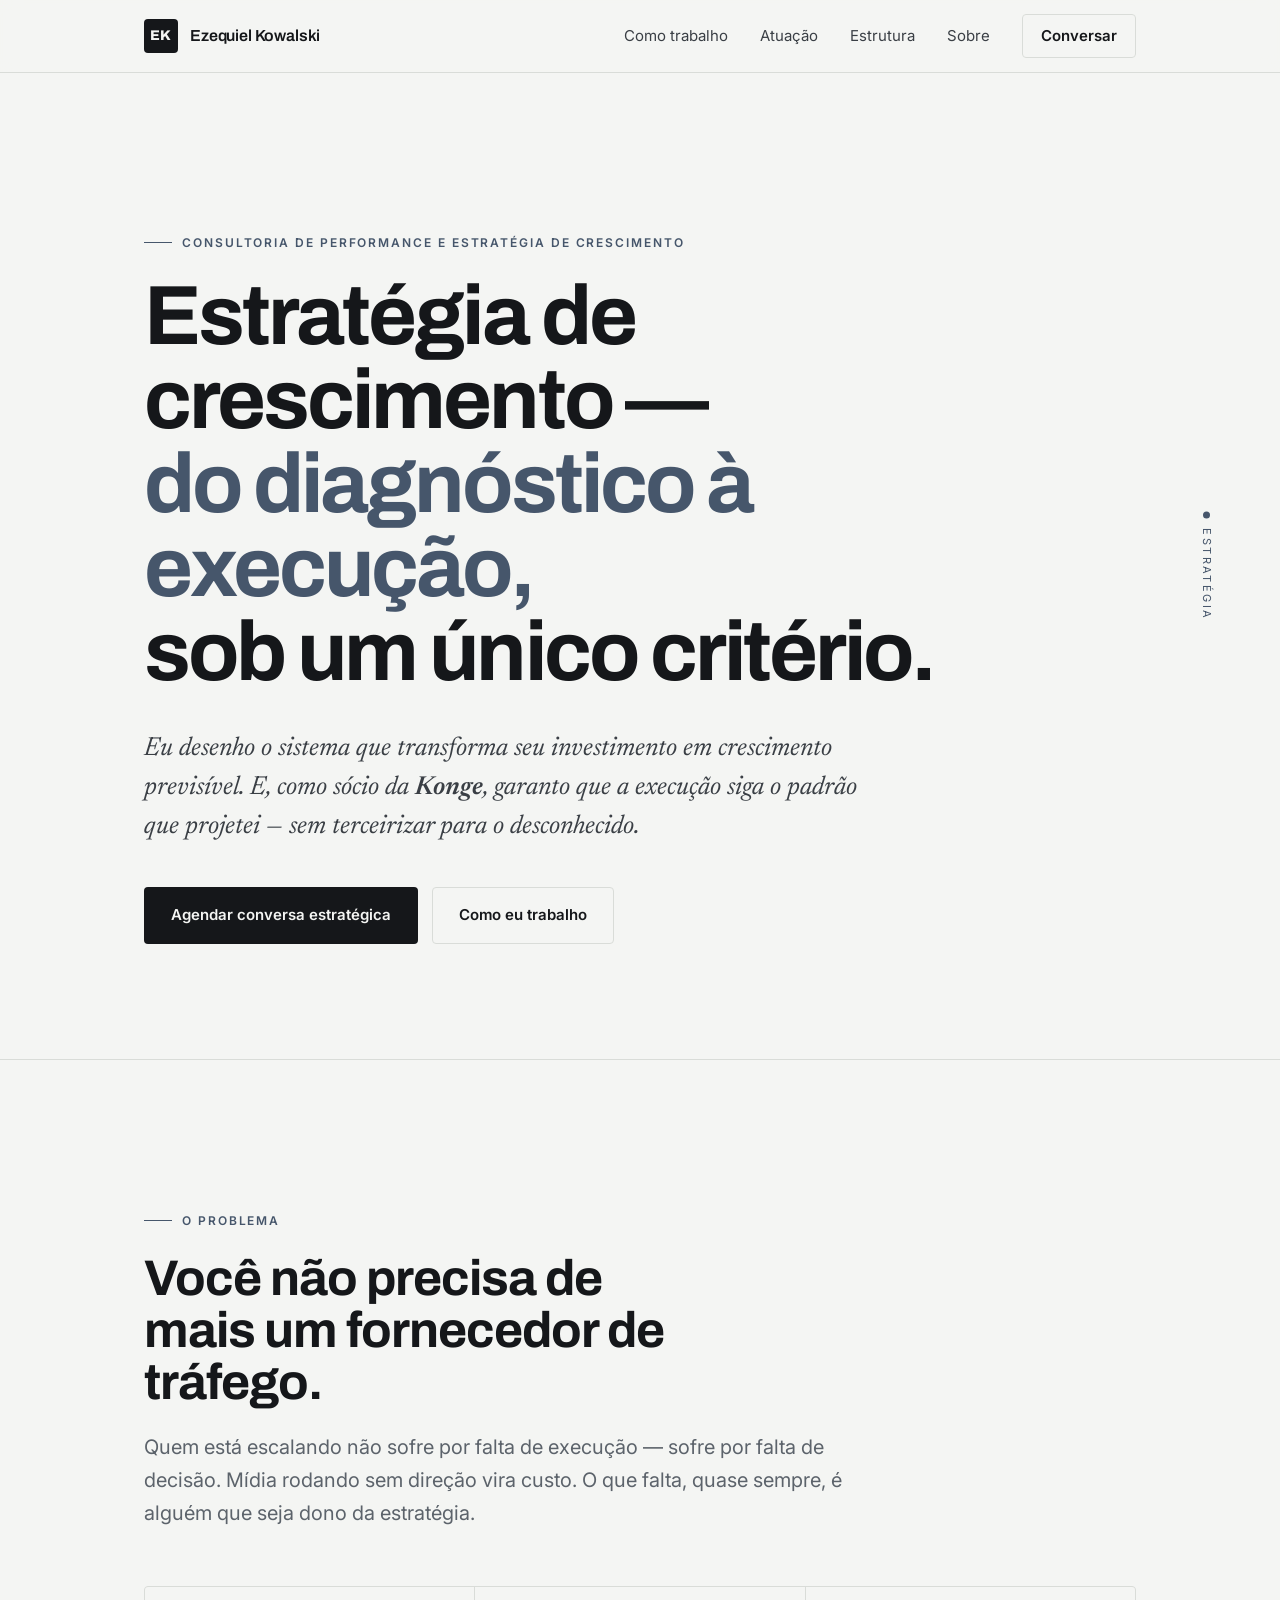
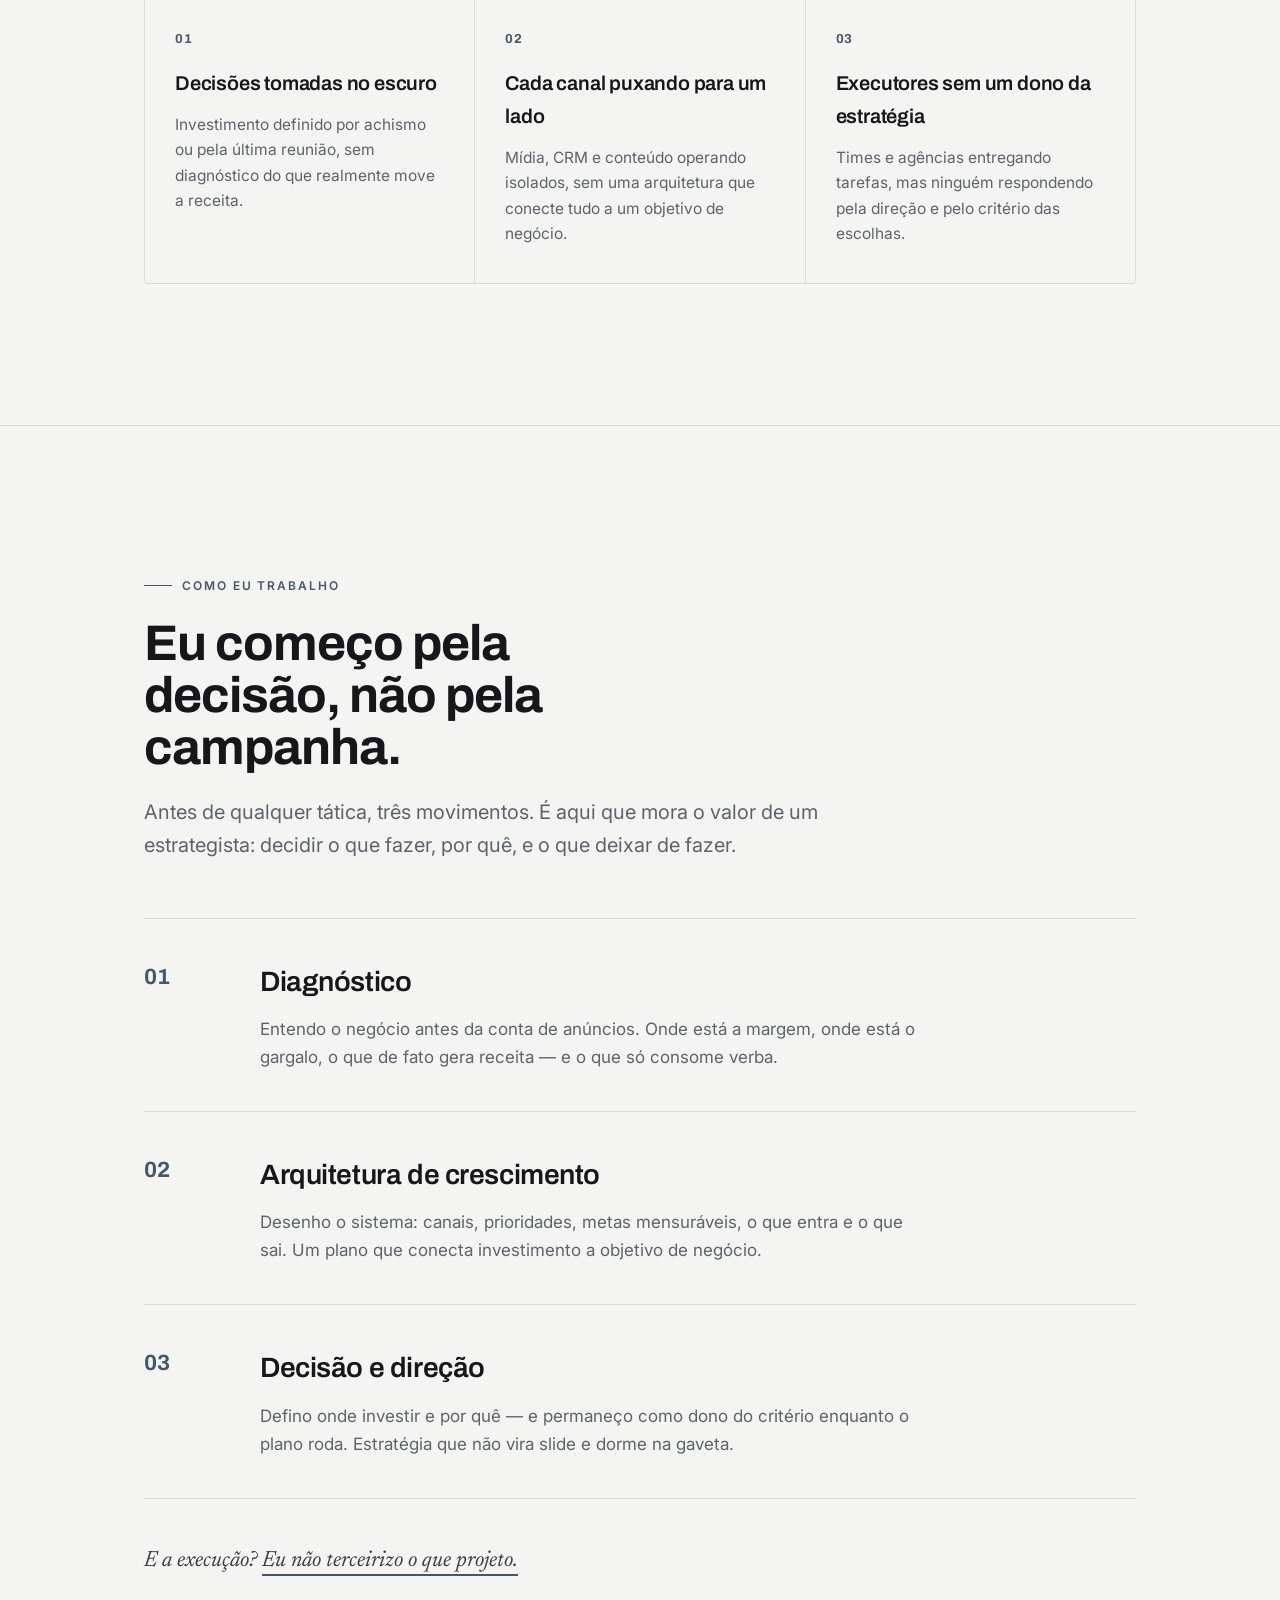
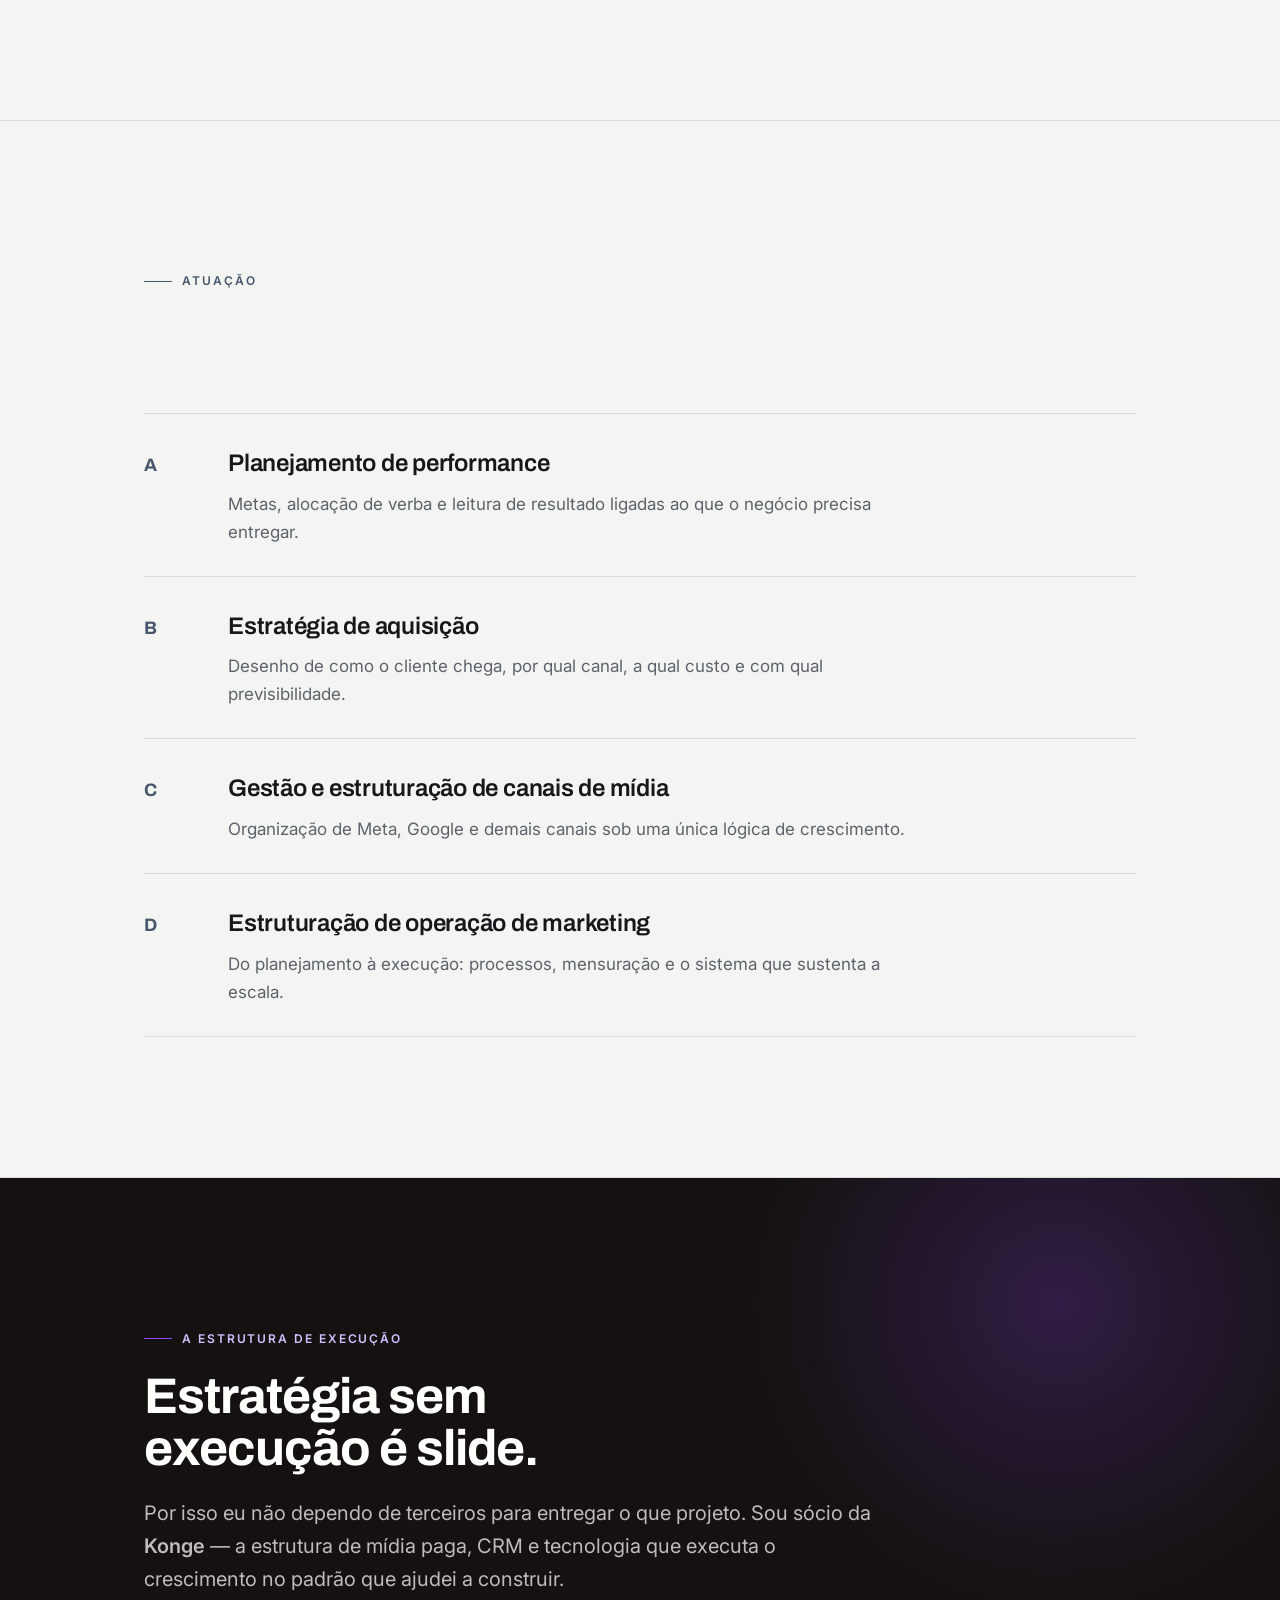
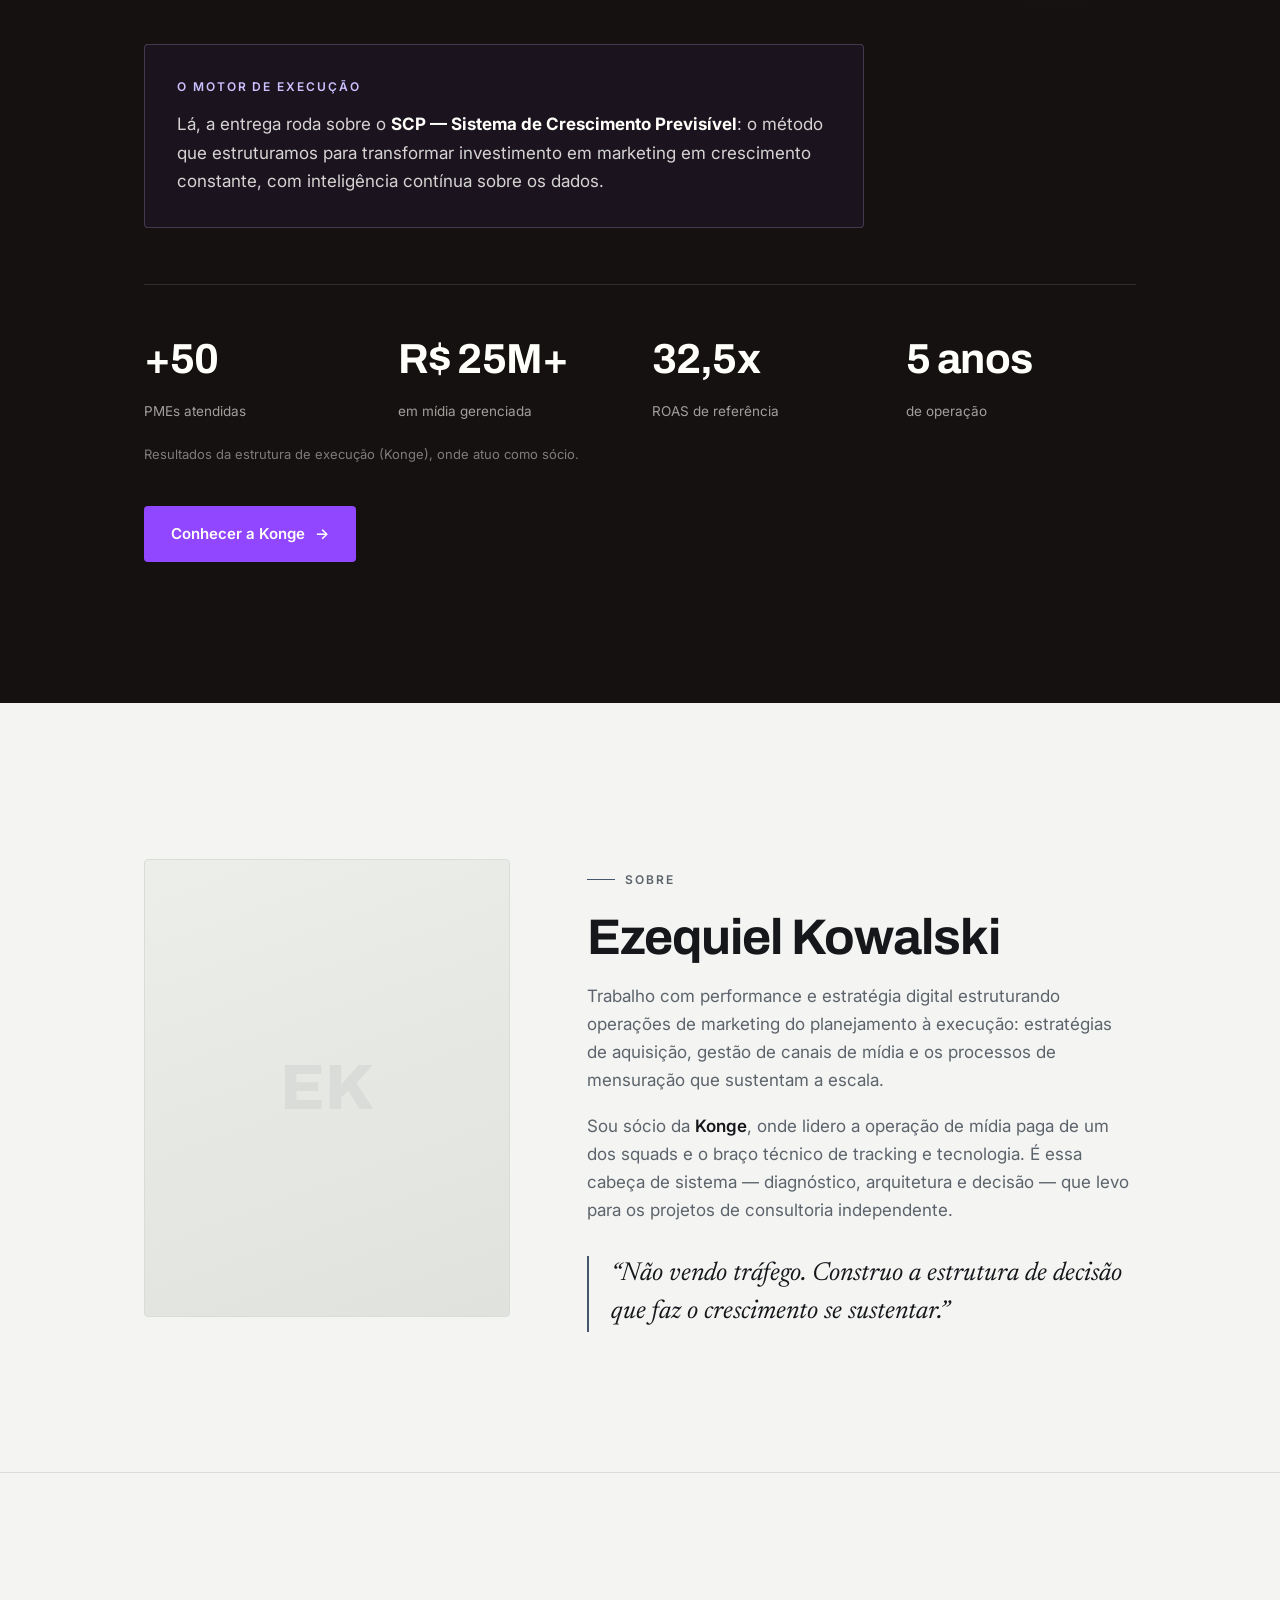
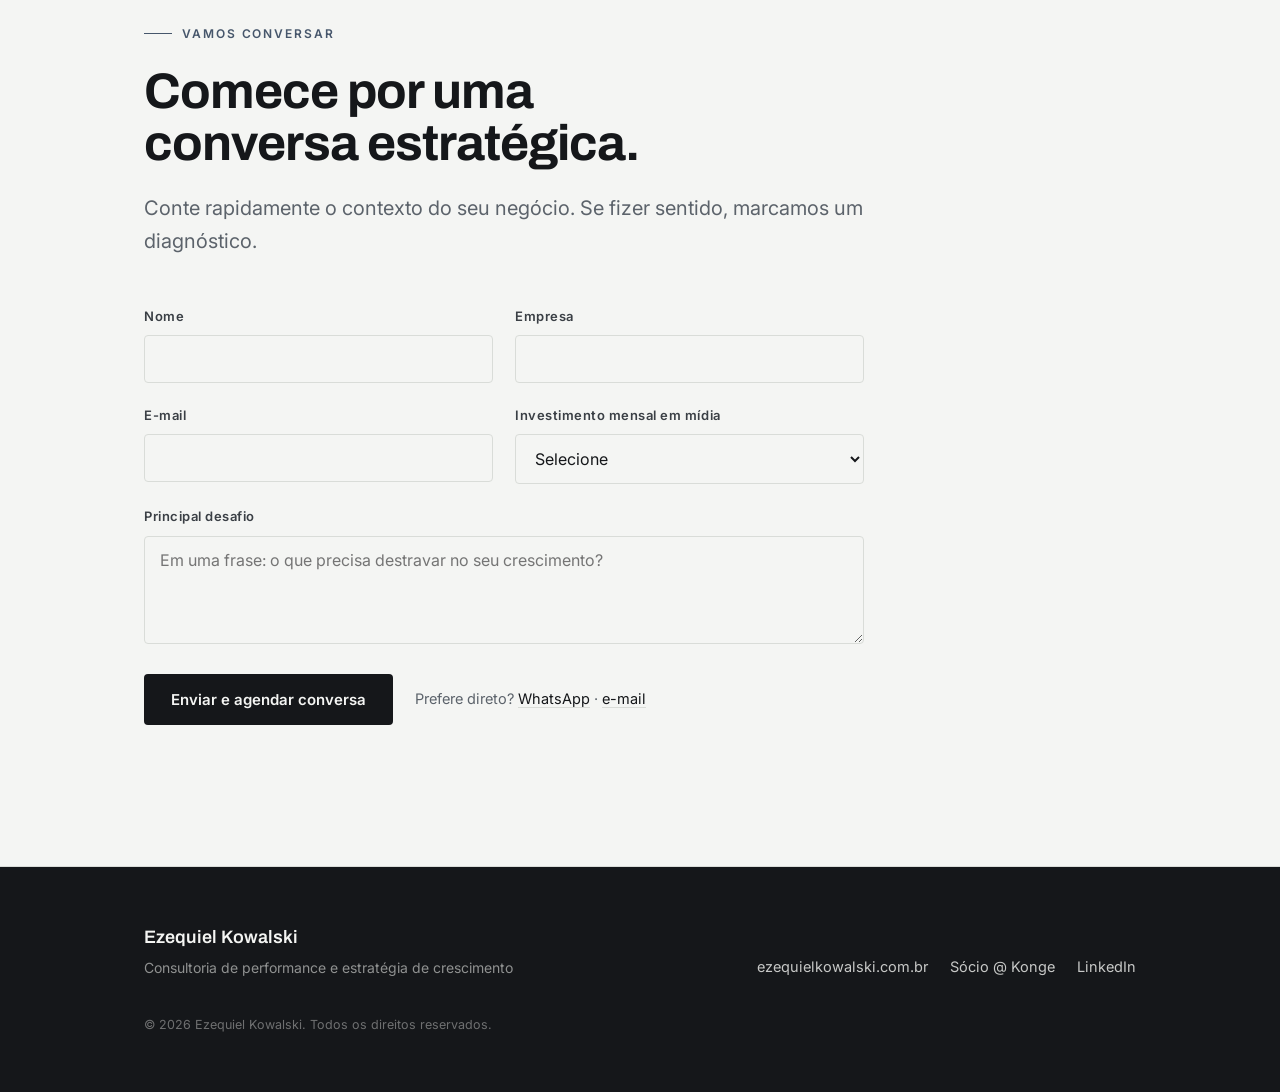
==== index.html @ e5b0768f "Add files via upload" ====
<!DOCTYPE html>
<html lang="pt-BR">
<head>
  <meta charset="UTF-8" />
  <meta name="viewport" content="width=device-width, initial-scale=1.0" />

  <!-- ============================================================
       META / SEO  —  edite título, descrição e domínio aqui
  ============================================================ -->
  <title>Ezequiel Kowalski — Consultoria de performance e estratégia de crescimento</title>
  <meta name="description" content="Estratégia de crescimento do diagnóstico à execução, sob um único critério. Consultoria independente em performance, aquisição e estruturação de operações de marketing." />
  <link rel="canonical" href="https://ezequielkowalski.com.br/" />

  <!-- Open Graph (compartilhamento em redes/WhatsApp) -->
  <meta property="og:type" content="website" />
  <meta property="og:title" content="Ezequiel Kowalski — Estratégia de crescimento" />
  <meta property="og:description" content="Do diagnóstico à execução, sob um único critério." />
  <meta property="og:url" content="https://ezequielkowalski.com.br/" />
  <meta property="og:image" content="https://ezequielkowalski.com.br/assets/og-image.png" />
  <meta property="og:locale" content="pt_BR" />
  <meta name="twitter:card" content="summary_large_image" />

  <link rel="icon" type="image/svg+xml" href="favicon.svg" />

  <!-- Fontes -->
  <link rel="preconnect" href="https://fonts.googleapis.com" />
  <link rel="preconnect" href="https://fonts.gstatic.com" crossorigin />
  <link href="https://fonts.googleapis.com/css2?family=Archivo:wght@500;600;700;800&family=Inter:wght@400;500;600&family=Newsreader:ital,opsz,wght@1,18..72,400;1,18..72,500&display=swap" rel="stylesheet" />

  <link rel="stylesheet" href="style.css" />
</head>

<body>
  <!-- Pula para conteúdo (acessibilidade) -->
  <a class="skip-link" href="#hero">Pular para o conteúdo</a>

  <!-- ============================================================
       CABEÇALHO / NAVEGAÇÃO
  ============================================================ -->
  <header class="nav" id="topo">
    <div class="wrap nav__inner">
      <a class="brand" href="#hero" aria-label="Ezequiel Kowalski — início">
        <span class="brand__mark" aria-hidden="true">EK</span>
        <span class="brand__name">Ezequiel Kowalski</span>
      </a>

      <nav class="nav__links" aria-label="Navegação principal">
        <a href="#metodo">Como trabalho</a>
        <a href="#atuacao">Atuação</a>
        <a href="#konge">Estrutura</a>
        <a href="#sobre">Sobre</a>
        <a class="nav__cta" href="#contato">Conversar</a>
      </nav>

      <button class="nav__toggle" aria-expanded="false" aria-controls="menu-mobile" aria-label="Abrir menu">
        <span></span><span></span>
      </button>
    </div>

    <!-- Menu mobile -->
    <nav class="nav__mobile" id="menu-mobile" aria-label="Navegação mobile">
      <a href="#metodo">Como trabalho</a>
      <a href="#atuacao">Atuação</a>
      <a href="#konge">Estrutura</a>
      <a href="#sobre">Sobre</a>
      <a href="#contato">Conversar</a>
    </nav>
  </header>

  <main>
    <!-- ============================================================
         HERO  —  a tese do site
    ============================================================ -->
    <section class="hero" id="hero">
      <div class="wrap">
        <p class="eyebrow reveal">Consultoria de performance e estratégia de crescimento</p>

        <h1 class="hero__title reveal">
          Estratégia de crescimento —<br />
          <span class="hero__title-accent">do diagnóstico à execução,</span><br />
          sob um único critério.
        </h1>

        <p class="hero__lead reveal">
          Eu desenho o sistema que transforma seu investimento em crescimento previsível.
          E, como sócio da <strong>Konge</strong>, garanto que a execução siga o padrão que projetei —
          sem terceirizar para o desconhecido.
        </p>

        <div class="hero__actions reveal">
          <a class="btn btn--primary" href="#contato">Agendar conversa estratégica</a>
          <a class="btn btn--ghost" href="#metodo">Como eu trabalho</a>
        </div>
      </div>

      <!-- Eixo medido (elemento-assinatura): linha vertical que desce pela página -->
      <div class="axis-tag" aria-hidden="true">
        <span class="axis-tag__dot"></span>
        <span class="axis-tag__label">estratégia</span>
      </div>
    </section>

    <!-- ============================================================
         O PROBLEMA  —  qualifica o público
    ============================================================ -->
    <section class="section problema" id="problema">
      <div class="wrap">
        <p class="eyebrow">O problema</p>
        <h2 class="section__title">Você não precisa de mais um fornecedor de tráfego.</h2>
        <p class="section__lead">
          Quem está escalando não sofre por falta de execução — sofre por falta de decisão.
          Mídia rodando sem direção vira custo. O que falta, quase sempre, é alguém que seja dono da estratégia.
        </p>

        <div class="grid-3">
          <article class="card">
            <span class="card__num">01</span>
            <h3 class="card__title">Decisões tomadas no escuro</h3>
            <p>Investimento definido por achismo ou pela última reunião, sem diagnóstico do que realmente move a receita.</p>
          </article>
          <article class="card">
            <span class="card__num">02</span>
            <h3 class="card__title">Cada canal puxando para um lado</h3>
            <p>Mídia, CRM e conteúdo operando isolados, sem uma arquitetura que conecte tudo a um objetivo de negócio.</p>
          </article>
          <article class="card">
            <span class="card__num">03</span>
            <h3 class="card__title">Executores sem um dono da estratégia</h3>
            <p>Times e agências entregando tarefas, mas ninguém respondendo pela direção e pelo critério das escolhas.</p>
          </article>
        </div>
      </div>
    </section>

    <!-- ============================================================
         MÉTODO  —  a camada de decisão (núcleo de autoridade)
    ============================================================ -->
    <section class="section metodo" id="metodo">
      <div class="wrap">
        <p class="eyebrow">Como eu trabalho</p>
        <h2 class="section__title">Eu começo pela decisão, não pela campanha.</h2>
        <p class="section__lead">
          Antes de qualquer tática, três movimentos. É aqui que mora o valor de um estrategista:
          decidir o que fazer, por quê, e o que deixar de fazer.
        </p>

        <ol class="steps">
          <li class="step">
            <span class="step__num">01</span>
            <div class="step__body">
              <h3 class="step__title">Diagnóstico</h3>
              <p>Entendo o negócio antes da conta de anúncios. Onde está a margem, onde está o gargalo, o que de fato gera receita — e o que só consome verba.</p>
            </div>
          </li>
          <li class="step">
            <span class="step__num">02</span>
            <div class="step__body">
              <h3 class="step__title">Arquitetura de crescimento</h3>
              <p>Desenho o sistema: canais, prioridades, metas mensuráveis, o que entra e o que sai. Um plano que conecta investimento a objetivo de negócio.</p>
            </div>
          </li>
          <li class="step">
            <span class="step__num">03</span>
            <div class="step__body">
              <h3 class="step__title">Decisão e direção</h3>
              <p>Defino onde investir e por quê — e permaneço como dono do critério enquanto o plano roda. Estratégia que não vira slide e dorme na gaveta.</p>
            </div>
          </li>
        </ol>

        <p class="metodo__bridge">
          E a execução? <a href="#konge">Eu não terceirizo o que projeto.</a>
        </p>
      </div>
    </section>

    <!-- ============================================================
         ATUAÇÃO  —  áreas de atuação
    ============================================================ -->
    <section class="section atuacao" id="atuacao">
      <div class="wrap">
        <p class="eyebrow">Atuação</p>
        <h2 class="section__title">Onde eu atuo.</h2>

        <ul class="atuacao__list">
          <li>
            <span class="atuacao__index">A</span>
            <div>
              <h3>Planejamento de performance</h3>
              <p>Metas, alocação de verba e leitura de resultado ligadas ao que o negócio precisa entregar.</p>
            </div>
          </li>
          <li>
            <span class="atuacao__index">B</span>
            <div>
              <h3>Estratégia de aquisição</h3>
              <p>Desenho de como o cliente chega, por qual canal, a qual custo e com qual previsibilidade.</p>
            </div>
          </li>
          <li>
            <span class="atuacao__index">C</span>
            <div>
              <h3>Gestão e estruturação de canais de mídia</h3>
              <p>Organização de Meta, Google e demais canais sob uma única lógica de crescimento.</p>
            </div>
          </li>
          <li>
            <span class="atuacao__index">D</span>
            <div>
              <h3>Estruturação de operação de marketing</h3>
              <p>Do planejamento à execução: processos, mensuração e o sistema que sustenta a escala.</p>
            </div>
          </li>
        </ul>
      </div>
    </section>

    <!-- ============================================================
         KONGE  —  o motor de execução (bloco escuro, roxo só aqui)
         É o ponto de "handoff": estratégia (claro) -> execução (escuro)
    ============================================================ -->
    <section class="section engine" id="konge">
      <div class="wrap">
        <p class="eyebrow eyebrow--light">A estrutura de execução</p>
        <h2 class="section__title section__title--light">Estratégia sem execução é slide.</h2>
        <p class="section__lead section__lead--light">
          Por isso eu não dependo de terceiros para entregar o que projeto. Sou sócio da <strong>Konge</strong> —
          a estrutura de mídia paga, CRM e tecnologia que executa o crescimento no padrão que ajudei a construir.
        </p>

        <div class="engine__scp">
          <p class="engine__scp-eyebrow">O motor de execução</p>
          <p class="engine__scp-text">
            Lá, a entrega roda sobre o <strong>SCP — Sistema de Crescimento Previsível</strong>:
            o método que estruturamos para transformar investimento em marketing em crescimento constante,
            com inteligência contínua sobre os dados.
          </p>
        </div>

        <!-- Números atribuídos à ESTRUTURA (Konge), não como resultados pessoais -->
        <div class="stats" aria-label="Resultados da estrutura Konge">
          <div class="stat">
            <span class="stat__value">+50</span>
            <span class="stat__label">PMEs atendidas</span>
          </div>
          <div class="stat">
            <span class="stat__value">R$ 25M+</span>
            <span class="stat__label">em mídia gerenciada</span>
          </div>
          <div class="stat">
            <span class="stat__value">32,5x</span>
            <span class="stat__label">ROAS de referência</span>
          </div>
          <div class="stat">
            <span class="stat__value">5 anos</span>
            <span class="stat__label">de operação</span>
          </div>
        </div>
        <p class="stats__note">Resultados da estrutura de execução (Konge), onde atuo como sócio.</p>

        <a class="btn btn--purple" href="https://konge.com.br" target="_blank" rel="noopener">
          Conhecer a Konge
          <span aria-hidden="true">→</span>
        </a>
      </div>
    </section>

    <!-- ============================================================
         SOBRE  —  trajetória e credibilidade
    ============================================================ -->
    <section class="section sobre" id="sobre">
      <div class="wrap sobre__inner">
        <div class="sobre__media">
          <!-- Troque pela sua foto: /assets/ezequiel.jpg (recomendo 800x1000px) -->
          <div class="sobre__photo" role="img" aria-label="Foto de Ezequiel Kowalski">
            <span class="sobre__photo-fallback">EK</span>
          </div>
        </div>

        <div class="sobre__text">
          <p class="eyebrow">Sobre</p>
          <h2 class="section__title">Ezequiel Kowalski</h2>
          <p>
            Trabalho com performance e estratégia digital estruturando operações de marketing do
            planejamento à execução: estratégias de aquisição, gestão de canais de mídia e os processos
            de mensuração que sustentam a escala.
          </p>
          <p>
            Sou sócio da <strong>Konge</strong>, onde lidero a operação de mídia paga de um dos squads e o
            braço técnico de tracking e tecnologia. É essa cabeça de sistema — diagnóstico, arquitetura e
            decisão — que levo para os projetos de consultoria independente.
          </p>
          <p class="sobre__quote">
            “Não vendo tráfego. Construo a estrutura de decisão que faz o crescimento se sustentar.”
          </p>
        </div>
      </div>
    </section>

    <!-- ============================================================
         CONTATO  —  conversão (formulário qualificador)
    ============================================================ -->
    <section class="section contato" id="contato">
      <div class="wrap">
        <p class="eyebrow">Vamos conversar</p>
        <h2 class="section__title">Comece por uma conversa estratégica.</h2>
        <p class="section__lead">
          Conte rapidamente o contexto do seu negócio. Se fizer sentido, marcamos um diagnóstico.
        </p>

        <!-- IMPORTANTE: troque o action pelo seu endpoint Formspree (instruções no README) -->
        <form class="form" action="https://formspree.io/f/SEU_ID_FORMSPREE" method="POST" novalidate>
          <div class="form__row">
            <label class="field">
              <span class="field__label">Nome</span>
              <input type="text" name="nome" required autocomplete="name" />
            </label>
            <label class="field">
              <span class="field__label">Empresa</span>
              <input type="text" name="empresa" autocomplete="organization" />
            </label>
          </div>

          <div class="form__row">
            <label class="field">
              <span class="field__label">E-mail</span>
              <input type="email" name="email" required autocomplete="email" />
            </label>
            <label class="field">
              <span class="field__label">Investimento mensal em mídia</span>
              <select name="investimento">
                <option value="">Selecione</option>
                <option>Ainda não invisto</option>
                <option>Até R$ 10 mil</option>
                <option>R$ 10 mil – R$ 50 mil</option>
                <option>Acima de R$ 50 mil</option>
              </select>
            </label>
          </div>

          <label class="field">
            <span class="field__label">Principal desafio</span>
            <textarea name="desafio" rows="4" placeholder="Em uma frase: o que precisa destravar no seu crescimento?"></textarea>
          </label>

          <div class="form__footer">
            <button type="submit" class="btn btn--primary">Enviar e agendar conversa</button>
            <p class="form__alt">
              Prefere direto?
              <a href="https://wa.me/55SEUNUMERO" target="_blank" rel="noopener">WhatsApp</a>
              ·
              <a href="mailto:contato@ezequielkowalski.com.br">e-mail</a>
            </p>
          </div>

          <p class="form__status" role="status" aria-live="polite" hidden></p>
        </form>
      </div>
    </section>
  </main>

  <!-- ============================================================
       RODAPÉ
  ============================================================ -->
  <footer class="footer">
    <div class="wrap footer__inner">
      <div>
        <p class="footer__name">Ezequiel Kowalski</p>
        <p class="footer__role">Consultoria de performance e estratégia de crescimento</p>
      </div>
      <div class="footer__links">
        <a href="https://ezequielkowalski.com.br">ezequielkowalski.com.br</a>
        <a href="https://konge.com.br" target="_blank" rel="noopener">Sócio @ Konge</a>
        <a href="https://www.linkedin.com/in/SEU-PERFIL" target="_blank" rel="noopener">LinkedIn</a>
      </div>
      <p class="footer__copy">© <span id="ano">2026</span> Ezequiel Kowalski. Todos os direitos reservados.</p>
    </div>
  </footer>

  <script src="main.js" defer></script>
</body>
</html>
---- style.css ----
/* ============================================================
   EZEQUIEL KOWALSKI — Estilo
   Identidade: estrategista / arquiteto de crescimento.
   Plano claro "editorial de precisão" (papel de prancheta frio),
   com handoff para o bloco escuro+roxo da Konge (o "motor").
   ============================================================ */

/* ---------- Tokens ---------- */
:root {
  /* Plano pessoal (claro) — papel frio, NÃO creme quente */
  --paper:      #F4F5F3;
  --paper-2:    #ECEEEA;
  --ink:        #15171A;
  --ink-soft:   #3A3F45;
  --graphite:   #5C636B;
  --hairline:   #D9DCD8;
  --slate:      #46566B;   /* acento sóbrio: ticks, eyebrows */

  /* Motor Konge (escuro) — IDV Konge, roxo só aqui */
  --konge-bg:     #141110;  /* Pitch Black */
  --konge-purple: #9146FF;  /* Roxo X11 */
  --konge-perv:   #CCC1FF;  /* Pervinca */
  --porcelana:    #FFFFFB;

  /* Tipografia */
  --font-display: "Archivo", system-ui, sans-serif;
  --font-body:    "Inter", system-ui, sans-serif;
  --font-serif:   "Newsreader", Georgia, serif;

  /* Layout */
  --maxw: 1120px;
  --gutter: clamp(20px, 5vw, 64px);
  --section-y: clamp(72px, 11vw, 144px);
  --radius: 4px;
  --ease: cubic-bezier(0.22, 0.61, 0.36, 1);
}

/* ---------- Reset ---------- */
*, *::before, *::after { box-sizing: border-box; margin: 0; padding: 0; }
html { scroll-behavior: smooth; -webkit-text-size-adjust: 100%; }
body {
  background: var(--paper);
  color: var(--ink);
  font-family: var(--font-body);
  font-size: 17px;
  line-height: 1.65;
  -webkit-font-smoothing: antialiased;
  text-rendering: optimizeLegibility;
  overflow-x: hidden;
}
img { max-width: 100%; display: block; }
a { color: inherit; text-decoration: none; }
ul, ol { list-style: none; }

.wrap { width: 100%; max-width: var(--maxw); margin-inline: auto; padding-inline: var(--gutter); }

.skip-link {
  position: absolute; left: -999px; top: 0; z-index: 100;
  background: var(--ink); color: var(--paper); padding: 12px 18px; border-radius: var(--radius);
}
.skip-link:focus { left: 12px; top: 12px; }

/* ---------- Tipografia base ---------- */
.eyebrow {
  font-family: var(--font-body);
  font-size: 12px; font-weight: 600; letter-spacing: 0.16em; text-transform: uppercase;
  color: var(--slate);
  display: inline-flex; align-items: center; gap: 10px;
  margin-bottom: 22px;
}
.eyebrow::before {
  content: ""; width: 28px; height: 1px; background: var(--slate); display: inline-block;
}
.eyebrow--light { color: var(--konge-perv); }
.eyebrow--light::before { background: var(--konge-purple); }

.section__title {
  font-family: var(--font-display);
  font-weight: 700;
  font-size: clamp(28px, 4.4vw, 50px);
  line-height: 1.04;
  letter-spacing: -0.02em;
  max-width: 18ch;
}
.section__title--light { color: var(--porcelana); }

.section__lead {
  font-size: clamp(17px, 2vw, 20px);
  color: var(--graphite);
  max-width: 56ch;
  margin-top: 22px;
}
.section__lead--light { color: rgba(255,255,251,0.72); }
.section__lead strong, .hero__lead strong { color: inherit; font-weight: 600; }

/* ---------- Botões ---------- */
.btn {
  display: inline-flex; align-items: center; gap: 10px;
  font-family: var(--font-body); font-weight: 600; font-size: 15px;
  padding: 15px 26px; border-radius: var(--radius);
  border: 1px solid transparent; cursor: pointer;
  transition: transform .25s var(--ease), background .25s var(--ease), color .25s var(--ease), border-color .25s var(--ease);
}
.btn--primary { background: var(--ink); color: var(--paper); }
.btn--primary:hover { transform: translateY(-2px); background: #000; }
.btn--ghost { background: transparent; color: var(--ink); border-color: var(--hairline); }
.btn--ghost:hover { border-color: var(--ink); transform: translateY(-2px); }
.btn--purple { background: var(--konge-purple); color: var(--porcelana); margin-top: 40px; }
.btn--purple:hover { transform: translateY(-2px); background: #7d2fff; }

/* ============================================================
   NAVEGAÇÃO
============================================================ */
.nav {
  position: sticky; top: 0; z-index: 50;
  background: color-mix(in srgb, var(--paper) 86%, transparent);
  backdrop-filter: blur(10px);
  border-bottom: 1px solid var(--hairline);
}
.nav__inner { display: flex; align-items: center; justify-content: space-between; height: 72px; }
.brand { display: flex; align-items: center; gap: 12px; }
.brand__mark {
  font-family: var(--font-display); font-weight: 800; font-size: 14px; letter-spacing: 0.02em;
  width: 34px; height: 34px; border-radius: var(--radius);
  background: var(--ink); color: var(--paper);
  display: grid; place-items: center;
}
.brand__name { font-family: var(--font-display); font-weight: 600; font-size: 16px; letter-spacing: -0.01em; }

.nav__links { display: flex; align-items: center; gap: 32px; }
.nav__links a { font-size: 15px; color: var(--ink-soft); transition: color .2s var(--ease); }
.nav__links a:hover { color: var(--ink); }
.nav__cta {
  border: 1px solid var(--hairline); padding: 9px 18px; border-radius: var(--radius);
  font-weight: 600; color: var(--ink) !important;
}
.nav__cta:hover { border-color: var(--ink); }

.nav__toggle {
  display: none; flex-direction: column; gap: 5px; background: none; border: 0; cursor: pointer; padding: 8px;
}
.nav__toggle span { width: 22px; height: 2px; background: var(--ink); transition: transform .3s var(--ease), opacity .3s var(--ease); }
.nav__toggle[aria-expanded="true"] span:nth-child(1) { transform: translateY(7px) rotate(45deg); }
.nav__toggle[aria-expanded="true"] span:nth-child(2) { transform: translateY(-0px) rotate(-45deg); }

.nav__mobile {
  display: none; flex-direction: column; padding: 8px var(--gutter) 24px;
  border-bottom: 1px solid var(--hairline); background: var(--paper);
}
.nav__mobile a { padding: 14px 0; font-size: 18px; border-bottom: 1px solid var(--hairline); }
.nav__mobile a:last-child { border-bottom: 0; }
.nav__mobile.is-open { display: flex; }

/* ============================================================
   HERO  +  EIXO-ASSINATURA
============================================================ */
.hero {
  position: relative;
  padding: clamp(64px, 12vw, 150px) 0 clamp(56px, 9vw, 120px);
  border-bottom: 1px solid var(--hairline);
}
.hero__title {
  font-family: var(--font-display);
  font-weight: 700;
  font-size: clamp(38px, 7.2vw, 84px);
  line-height: 1.0;
  letter-spacing: -0.035em;
  max-width: 16ch;
  margin-bottom: 36px;
}
.hero__title-accent { color: var(--slate); }
.hero__lead {
  font-family: var(--font-serif);
  font-style: italic;
  font-size: clamp(19px, 2.4vw, 26px);
  line-height: 1.5;
  color: var(--ink-soft);
  max-width: 50ch;
  margin-bottom: 40px;
}
.hero__actions { display: flex; flex-wrap: wrap; gap: 14px; }

/* Eixo medido: trilho vertical com tick (elemento de assinatura) */
.axis-tag {
  position: absolute; right: var(--gutter); top: 50%; transform: translateY(-50%);
  display: flex; align-items: center; gap: 10px;
  writing-mode: vertical-rl;
}
.axis-tag__dot { width: 7px; height: 7px; border-radius: 50%; background: var(--slate); }
.axis-tag__label {
  font-size: 11px; letter-spacing: 0.22em; text-transform: uppercase; color: var(--slate);
}

/* ============================================================
   SEÇÕES GENÉRICAS
============================================================ */
.section { padding: var(--section-y) 0; border-bottom: 1px solid var(--hairline); }

/* ---- Problema (grid de cards) ---- */
.grid-3 {
  display: grid; grid-template-columns: repeat(3, 1fr); gap: 1px;
  background: var(--hairline); border: 1px solid var(--hairline);
  margin-top: 56px; border-radius: var(--radius); overflow: hidden;
}
.card { background: var(--paper); padding: 36px 30px; }
.card__num {
  font-family: var(--font-display); font-weight: 700; font-size: 13px;
  color: var(--slate); letter-spacing: 0.05em;
}
.card__title { font-family: var(--font-display); font-weight: 600; font-size: 20px; margin: 16px 0 12px; letter-spacing: -0.01em; }
.card p { color: var(--graphite); font-size: 15.5px; }

/* ---- Método (passos) ---- */
.steps { margin-top: 56px; border-top: 1px solid var(--hairline); }
.step {
  display: grid; grid-template-columns: 88px 1fr; gap: 28px;
  padding: 40px 0; border-bottom: 1px solid var(--hairline);
  align-items: start;
}
.step__num {
  font-family: var(--font-display); font-weight: 700; font-size: 22px;
  color: var(--slate); letter-spacing: 0.02em;
}
.step__title { font-family: var(--font-display); font-weight: 600; font-size: clamp(21px, 2.6vw, 28px); letter-spacing: -0.015em; margin-bottom: 10px; }
.step__body p { color: var(--graphite); max-width: 60ch; }

.metodo__bridge { margin-top: 44px; font-family: var(--font-serif); font-style: italic; font-size: 22px; color: var(--ink-soft); }
.metodo__bridge a { border-bottom: 2px solid var(--slate); padding-bottom: 2px; transition: color .2s var(--ease); }
.metodo__bridge a:hover { color: var(--ink); }

/* ---- Atuação (lista indexada) ---- */
.atuacao__list { margin-top: 48px; border-top: 1px solid var(--hairline); }
.atuacao__list li {
  display: grid; grid-template-columns: 60px 1fr; gap: 24px;
  padding: 30px 0; border-bottom: 1px solid var(--hairline); align-items: baseline;
}
.atuacao__index { font-family: var(--font-display); font-weight: 700; color: var(--slate); font-size: 18px; }
.atuacao__list h3 { font-family: var(--font-display); font-weight: 600; font-size: clamp(19px, 2.2vw, 24px); letter-spacing: -0.01em; margin-bottom: 6px; }
.atuacao__list p { color: var(--graphite); max-width: 64ch; }

/* ============================================================
   KONGE  —  o motor (bloco escuro + roxo)
============================================================ */
.engine {
  background: var(--konge-bg);
  color: var(--porcelana);
  border-bottom: none;
  position: relative;
  overflow: hidden;
}
.engine::before {
  /* halo roxo sutil, atmosfera do "motor" */
  content: ""; position: absolute; top: -20%; right: -10%;
  width: 60vw; height: 60vw; max-width: 700px; max-height: 700px;
  background: radial-gradient(circle, rgba(145,70,255,0.22), transparent 62%);
  pointer-events: none;
}
.engine .wrap { position: relative; }
.engine__scp {
  margin-top: 48px; padding: 32px; border-radius: var(--radius);
  border: 1px solid rgba(204,193,255,0.22);
  background: rgba(145,70,255,0.06);
  max-width: 720px;
}
.engine__scp-eyebrow { font-size: 12px; font-weight: 600; letter-spacing: 0.16em; text-transform: uppercase; color: var(--konge-perv); margin-bottom: 14px; }
.engine__scp-text { color: rgba(255,255,251,0.82); font-size: 17px; }
.engine__scp-text strong { color: var(--porcelana); }

.stats {
  display: grid; grid-template-columns: repeat(4, 1fr); gap: 24px;
  margin-top: 56px; padding-top: 40px; border-top: 1px solid rgba(255,255,251,0.12);
}
.stat__value { display: block; font-family: var(--font-display); font-weight: 700; font-size: clamp(28px, 4vw, 42px); letter-spacing: -0.02em; color: var(--porcelana); white-space: nowrap; }
.stat__label { display: block; margin-top: 6px; font-size: 13.5px; color: rgba(255,255,251,0.6); }
.stats__note { margin-top: 22px; font-size: 13px; color: rgba(255,255,251,0.45); }

/* ============================================================
   SOBRE
============================================================ */
.sobre__inner { display: grid; grid-template-columns: 0.8fr 1.2fr; gap: clamp(32px, 6vw, 80px); align-items: center; }
.sobre__photo {
  aspect-ratio: 4 / 5; border-radius: var(--radius); overflow: hidden;
  background: linear-gradient(160deg, var(--paper-2), #dfe2dd);
  border: 1px solid var(--hairline);
  display: grid; place-items: center;
  /* Para usar foto real: background-image: url('ezequiel.jpg'); background-size: cover; */
}
.sobre__photo-fallback { font-family: var(--font-display); font-weight: 800; font-size: 64px; color: var(--hairline); }
.sobre__text p { color: var(--graphite); margin-top: 18px; max-width: 56ch; }
.sobre__text p:first-of-type { margin-top: 26px; }
.sobre__text strong { color: var(--ink); font-weight: 600; }
.sobre__quote {
  font-family: var(--font-serif); font-style: italic; font-size: clamp(20px, 2.4vw, 26px);
  color: var(--ink) !important; line-height: 1.45; margin-top: 32px !important;
  padding-left: 22px; border-left: 2px solid var(--slate);
}

/* ============================================================
   CONTATO  (formulário)
============================================================ */
.form { margin-top: 48px; max-width: 720px; }
.form__row { display: grid; grid-template-columns: 1fr 1fr; gap: 22px; }
.field { display: block; margin-bottom: 22px; }
.field__label { display: block; font-size: 13px; font-weight: 600; letter-spacing: 0.04em; color: var(--ink-soft); margin-bottom: 8px; }
.field input, .field select, .field textarea {
  width: 100%; font-family: var(--font-body); font-size: 16px; color: var(--ink);
  background: var(--paper); border: 1px solid var(--hairline); border-radius: var(--radius);
  padding: 13px 15px; transition: border-color .2s var(--ease), box-shadow .2s var(--ease);
}
.field input:focus, .field select:focus, .field textarea:focus {
  outline: none; border-color: var(--ink); box-shadow: 0 0 0 3px rgba(70,86,107,0.12);
}
.field textarea { resize: vertical; }
.form__footer { display: flex; flex-wrap: wrap; align-items: center; gap: 22px; margin-top: 8px; }
.form__alt { font-size: 14.5px; color: var(--graphite); }
.form__alt a { color: var(--ink); border-bottom: 1px solid var(--hairline); }
.form__alt a:hover { border-color: var(--ink); }
.form__status { margin-top: 18px; font-size: 15px; }
.form__status.ok { color: #1f7a4d; }
.form__status.err { color: #b03030; }

/* ============================================================
   RODAPÉ
============================================================ */
.footer { background: var(--ink); color: var(--paper); padding: 56px 0; }
.footer__inner { display: flex; flex-wrap: wrap; gap: 28px; justify-content: space-between; align-items: flex-end; }
.footer__name { font-family: var(--font-display); font-weight: 600; font-size: 18px; }
.footer__role { color: rgba(244,245,243,0.55); font-size: 14px; margin-top: 4px; }
.footer__links { display: flex; flex-wrap: wrap; gap: 22px; }
.footer__links a { font-size: 14.5px; color: rgba(244,245,243,0.8); border-bottom: 1px solid transparent; transition: border-color .2s var(--ease); }
.footer__links a:hover { border-color: rgba(244,245,243,0.6); }
.footer__copy { width: 100%; font-size: 12.5px; color: rgba(244,245,243,0.4); margin-top: 8px; }

/* ============================================================
   ANIMAÇÕES (revelar ao rolar)
============================================================ */
/* O estado oculto só vale quando o JS está ativo (classe em <html>).
   Sem JS, todo o conteúdo aparece normalmente. */
.has-reveal .reveal { opacity: 0; transform: translateY(18px); transition: opacity .7s var(--ease), transform .7s var(--ease); }
.reveal.is-visible { opacity: 1; transform: none; }
.reveal:nth-child(2) { transition-delay: .08s; }
.reveal:nth-child(3) { transition-delay: .16s; }
.reveal:nth-child(4) { transition-delay: .24s; }

/* ============================================================
   RESPONSIVO
============================================================ */
@media (max-width: 880px) {
  .nav__links { display: none; }
  .nav__toggle { display: flex; }
  .grid-3 { grid-template-columns: 1fr; }
  .sobre__inner { grid-template-columns: 1fr; }
  .sobre__media { max-width: 320px; }
  .stats { grid-template-columns: repeat(2, 1fr); gap: 32px 24px; }
  .form__row { grid-template-columns: 1fr; gap: 0; }
  .axis-tag { display: none; }
}
@media (max-width: 520px) {
  body { font-size: 16px; }
  .step { grid-template-columns: 1fr; gap: 8px; }
  .step__num { font-size: 18px; }
  .hero__actions .btn { width: 100%; justify-content: center; }
}

/* Acessibilidade: respeita preferência por menos movimento */
@media (prefers-reduced-motion: reduce) {
  html { scroll-behavior: auto; }
  .has-reveal .reveal { opacity: 1; transform: none; transition: none; }
  * { transition-duration: .01ms !important; animation-duration: .01ms !important; }
}

/* Foco visível por teclado */
a:focus-visible, button:focus-visible, input:focus-visible, select:focus-visible, textarea:focus-visible {
  outline: 2px solid var(--slate); outline-offset: 3px;
}
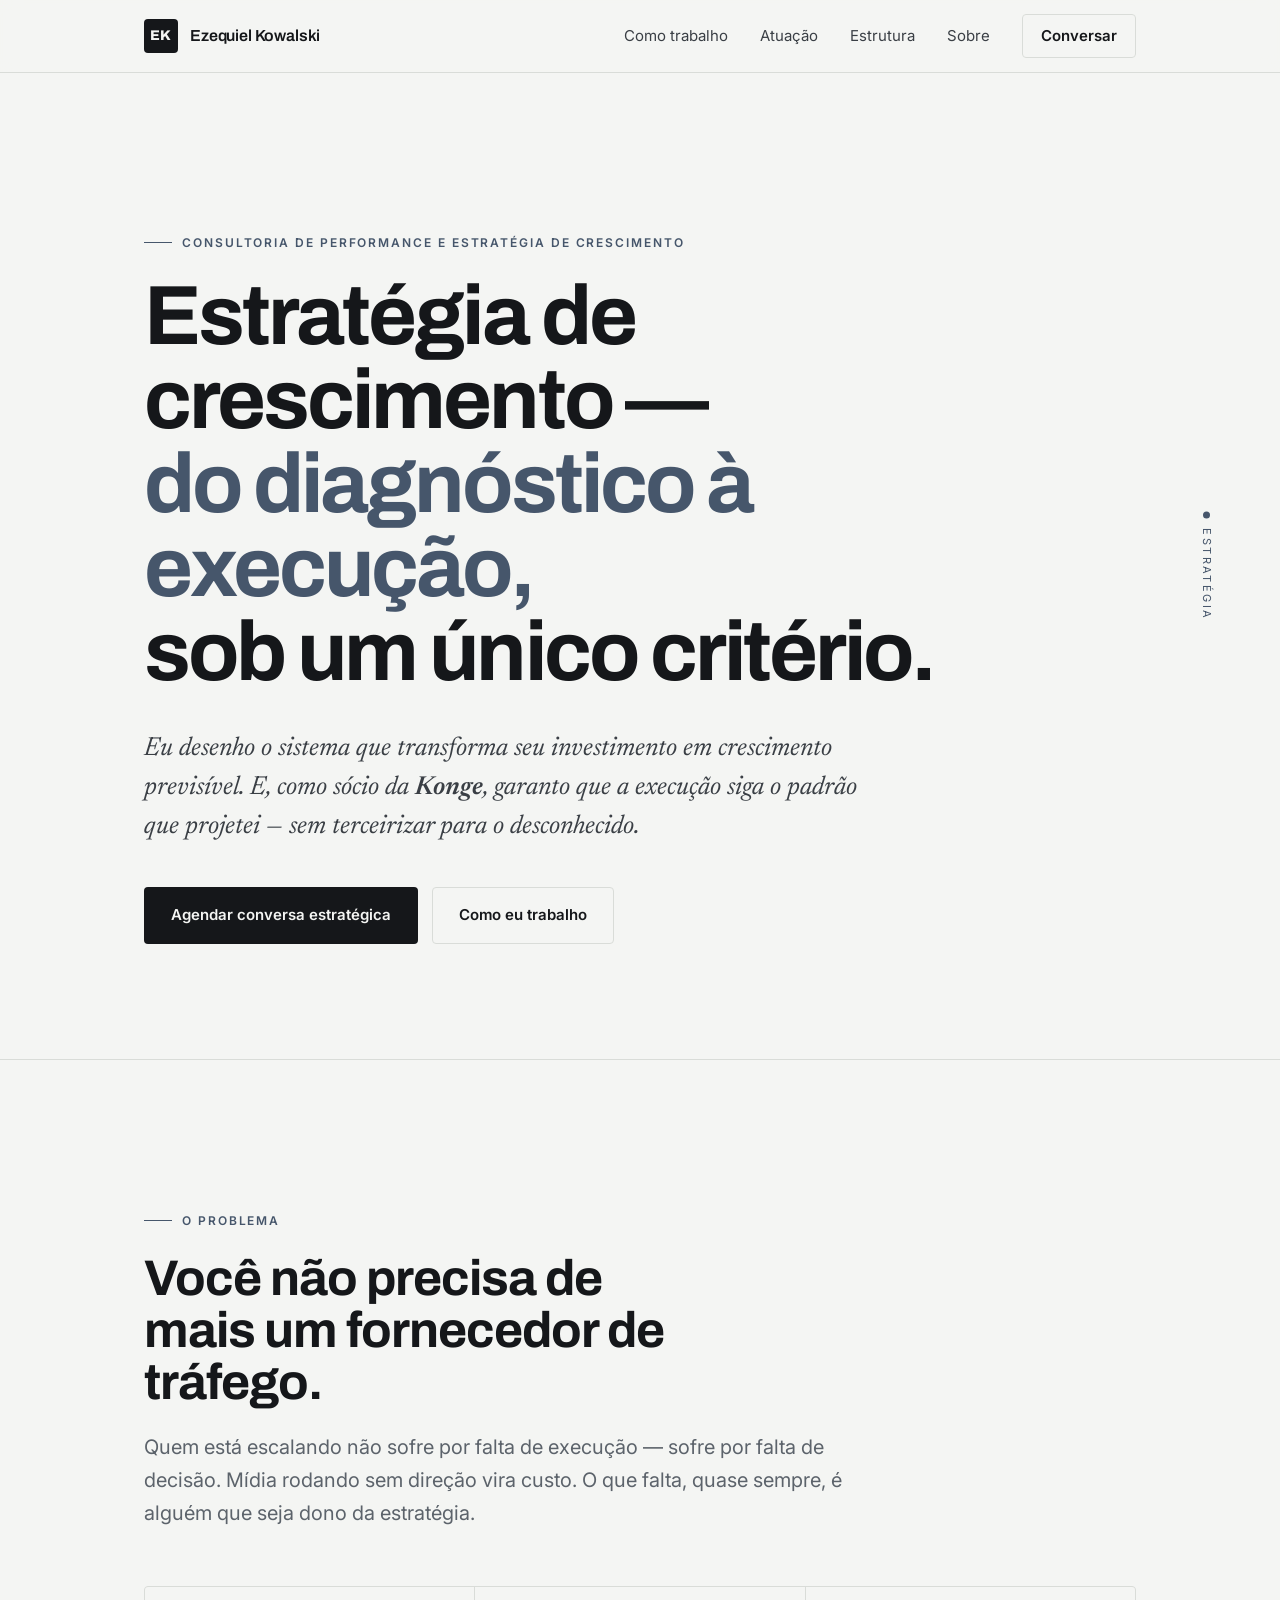
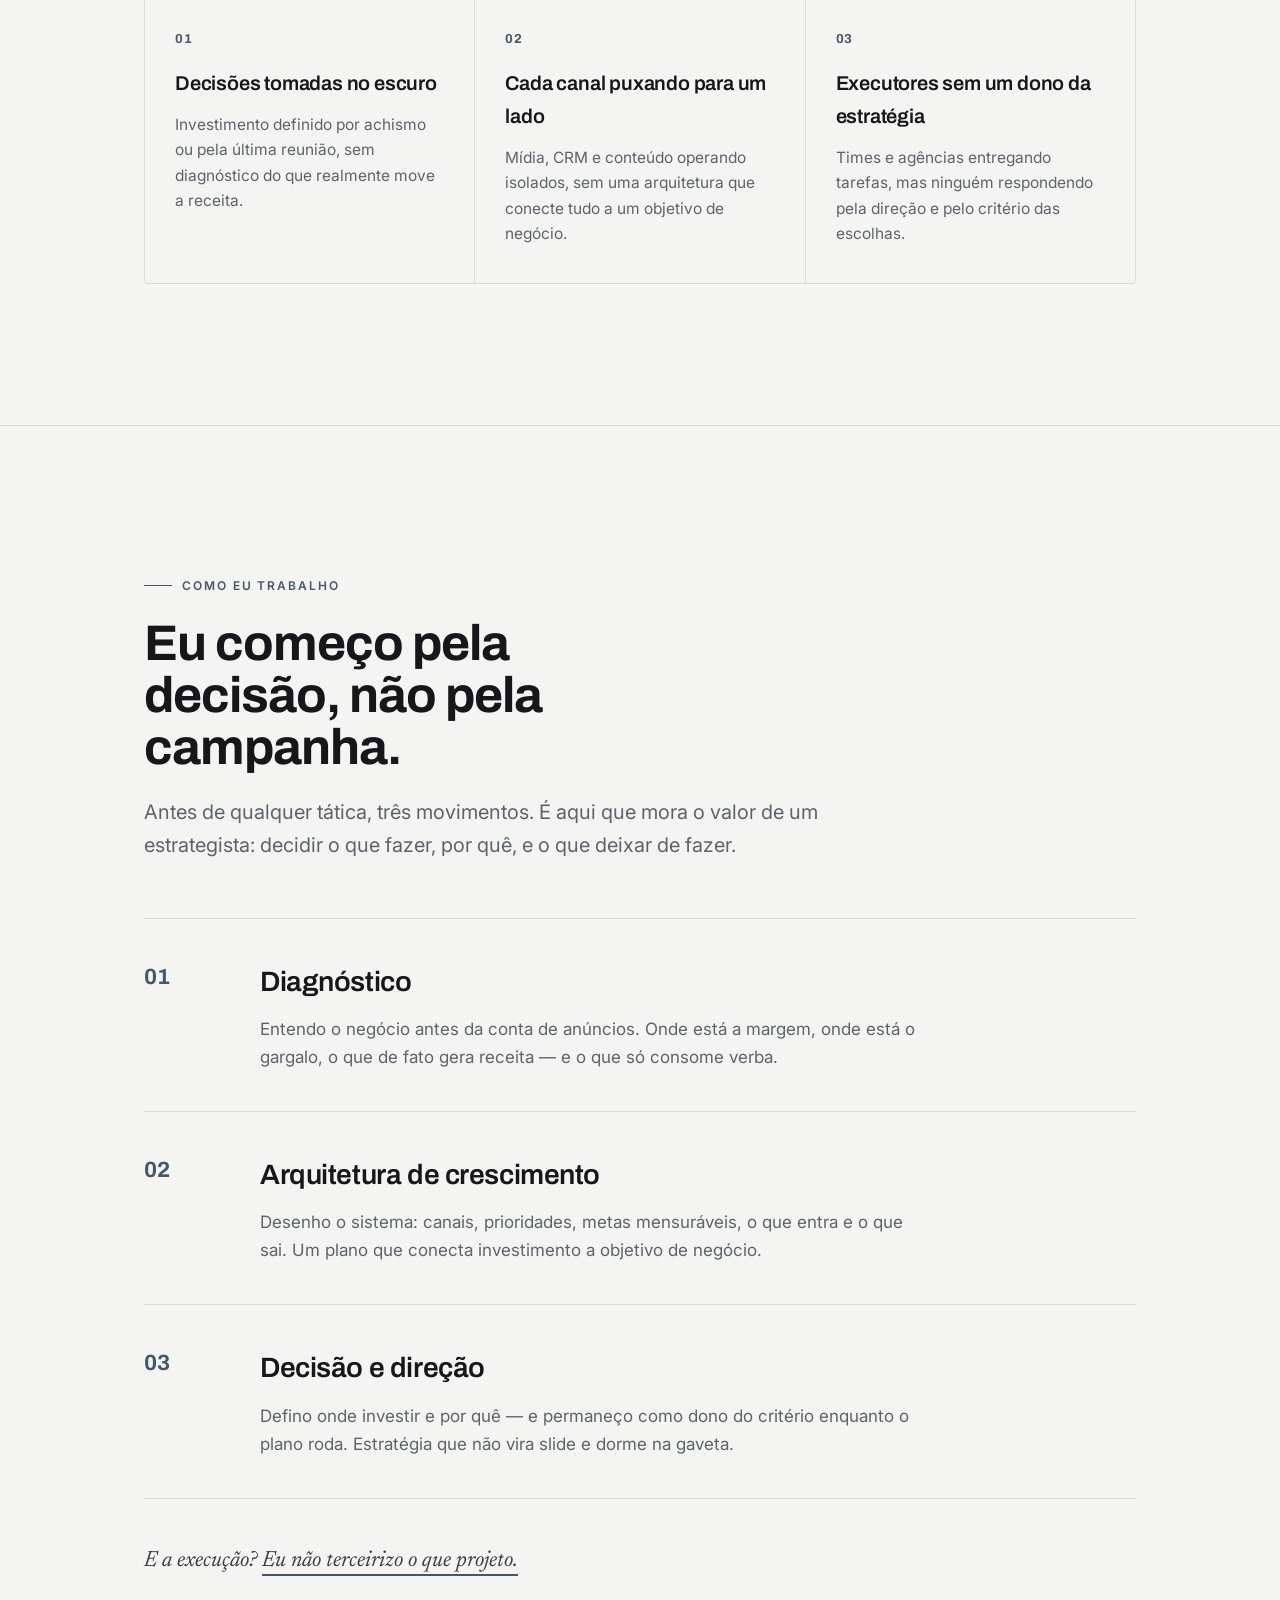
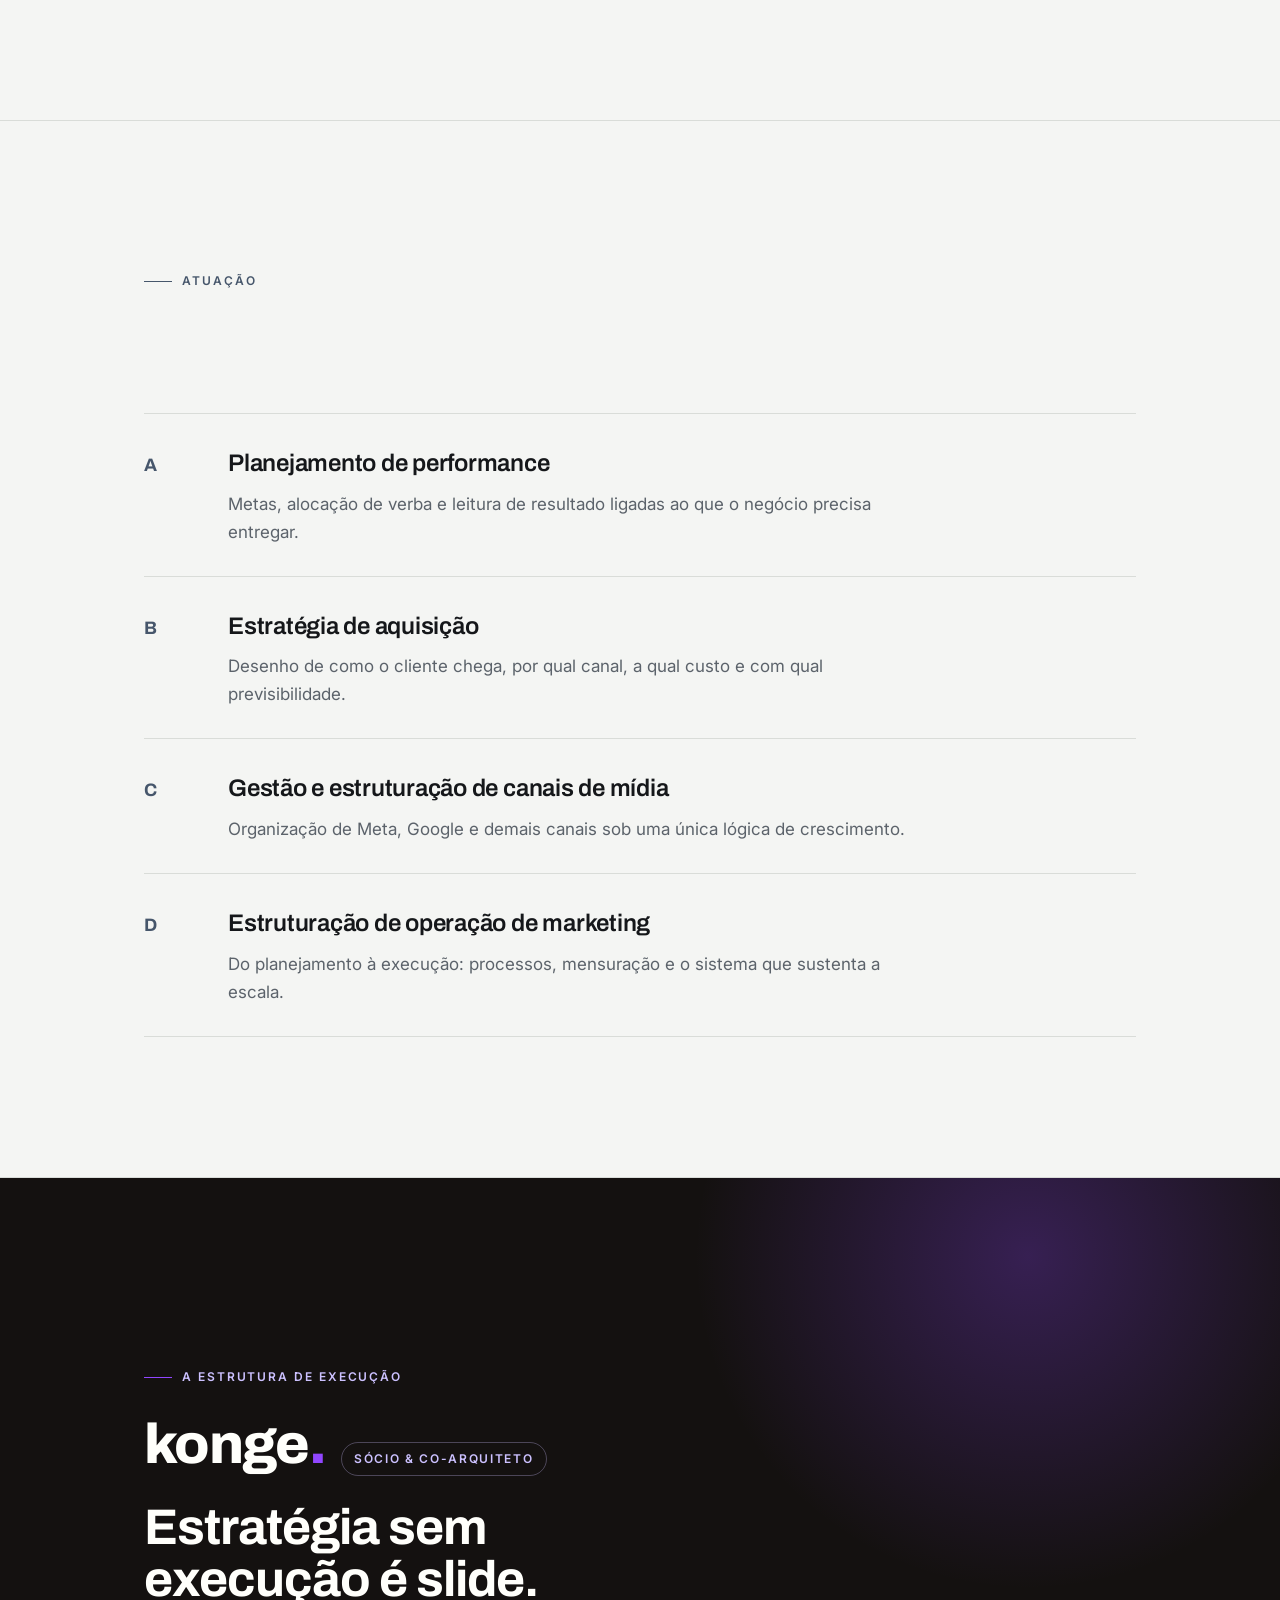
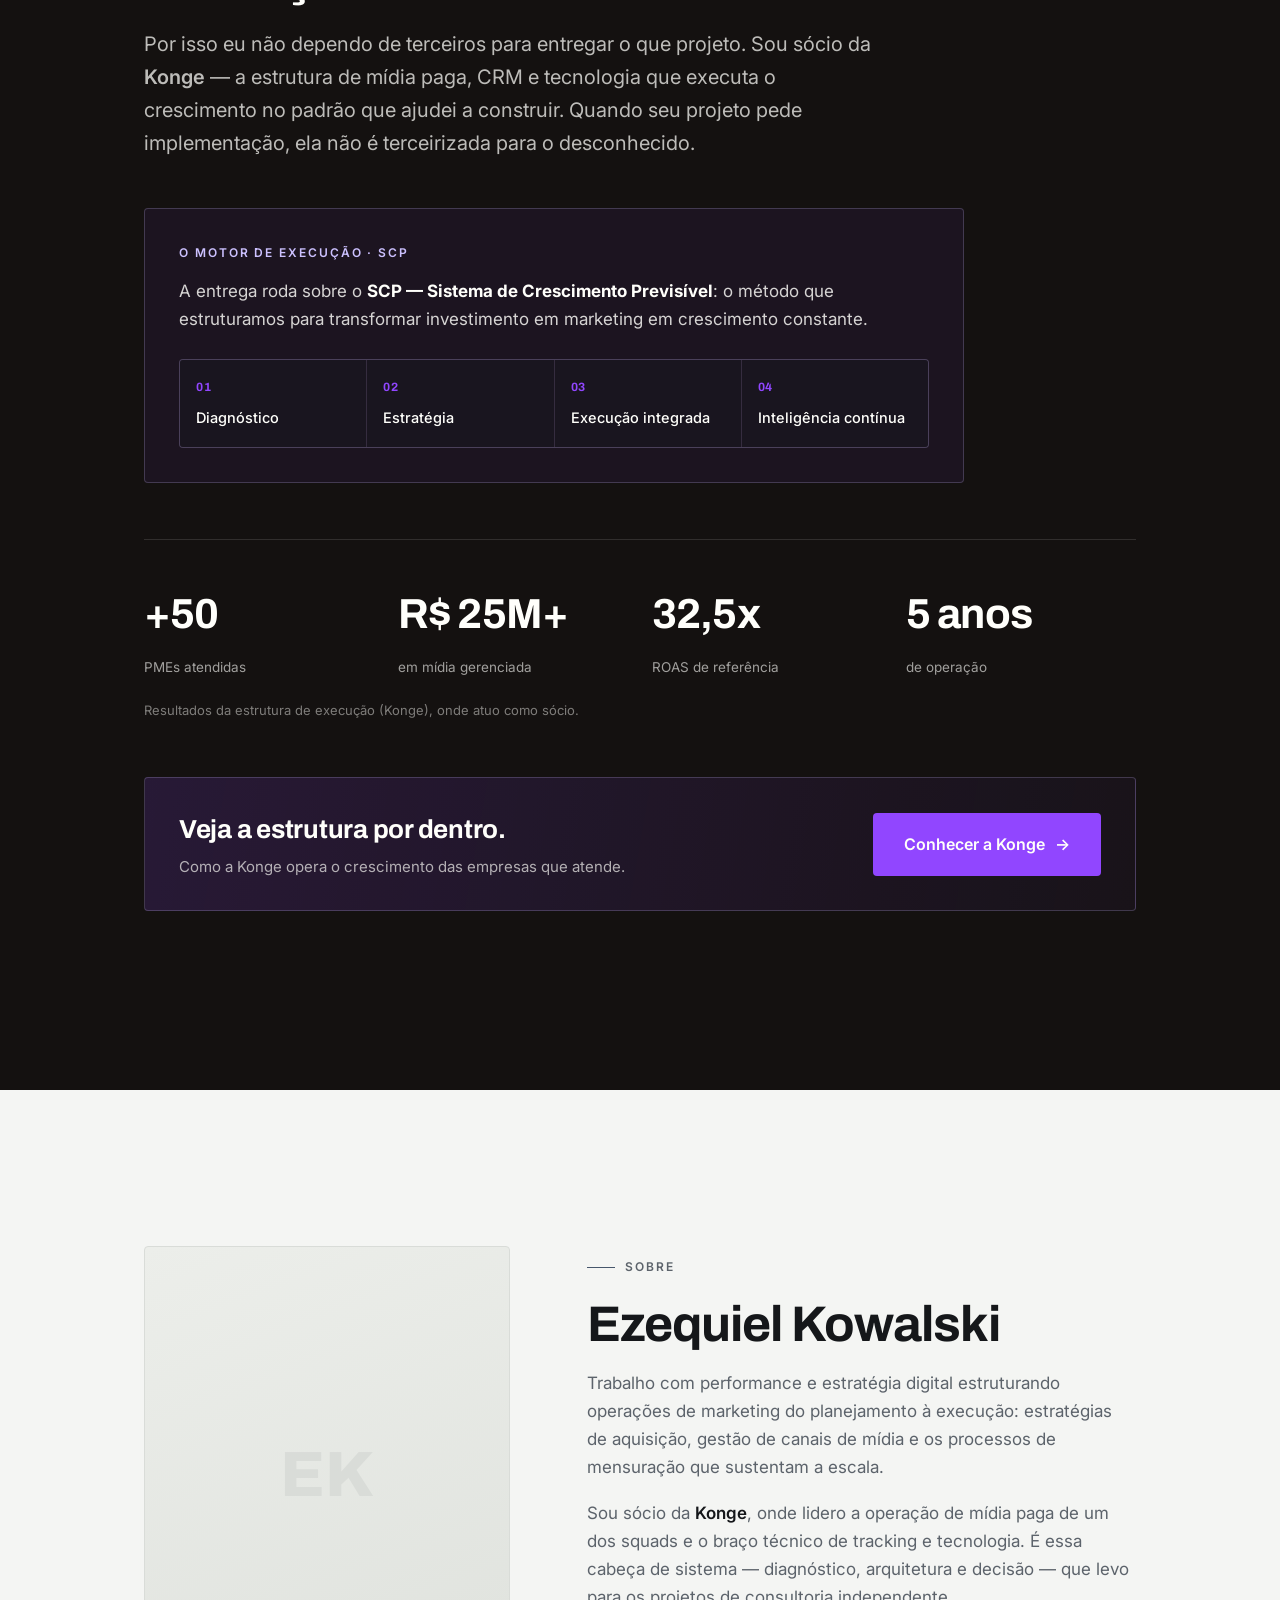
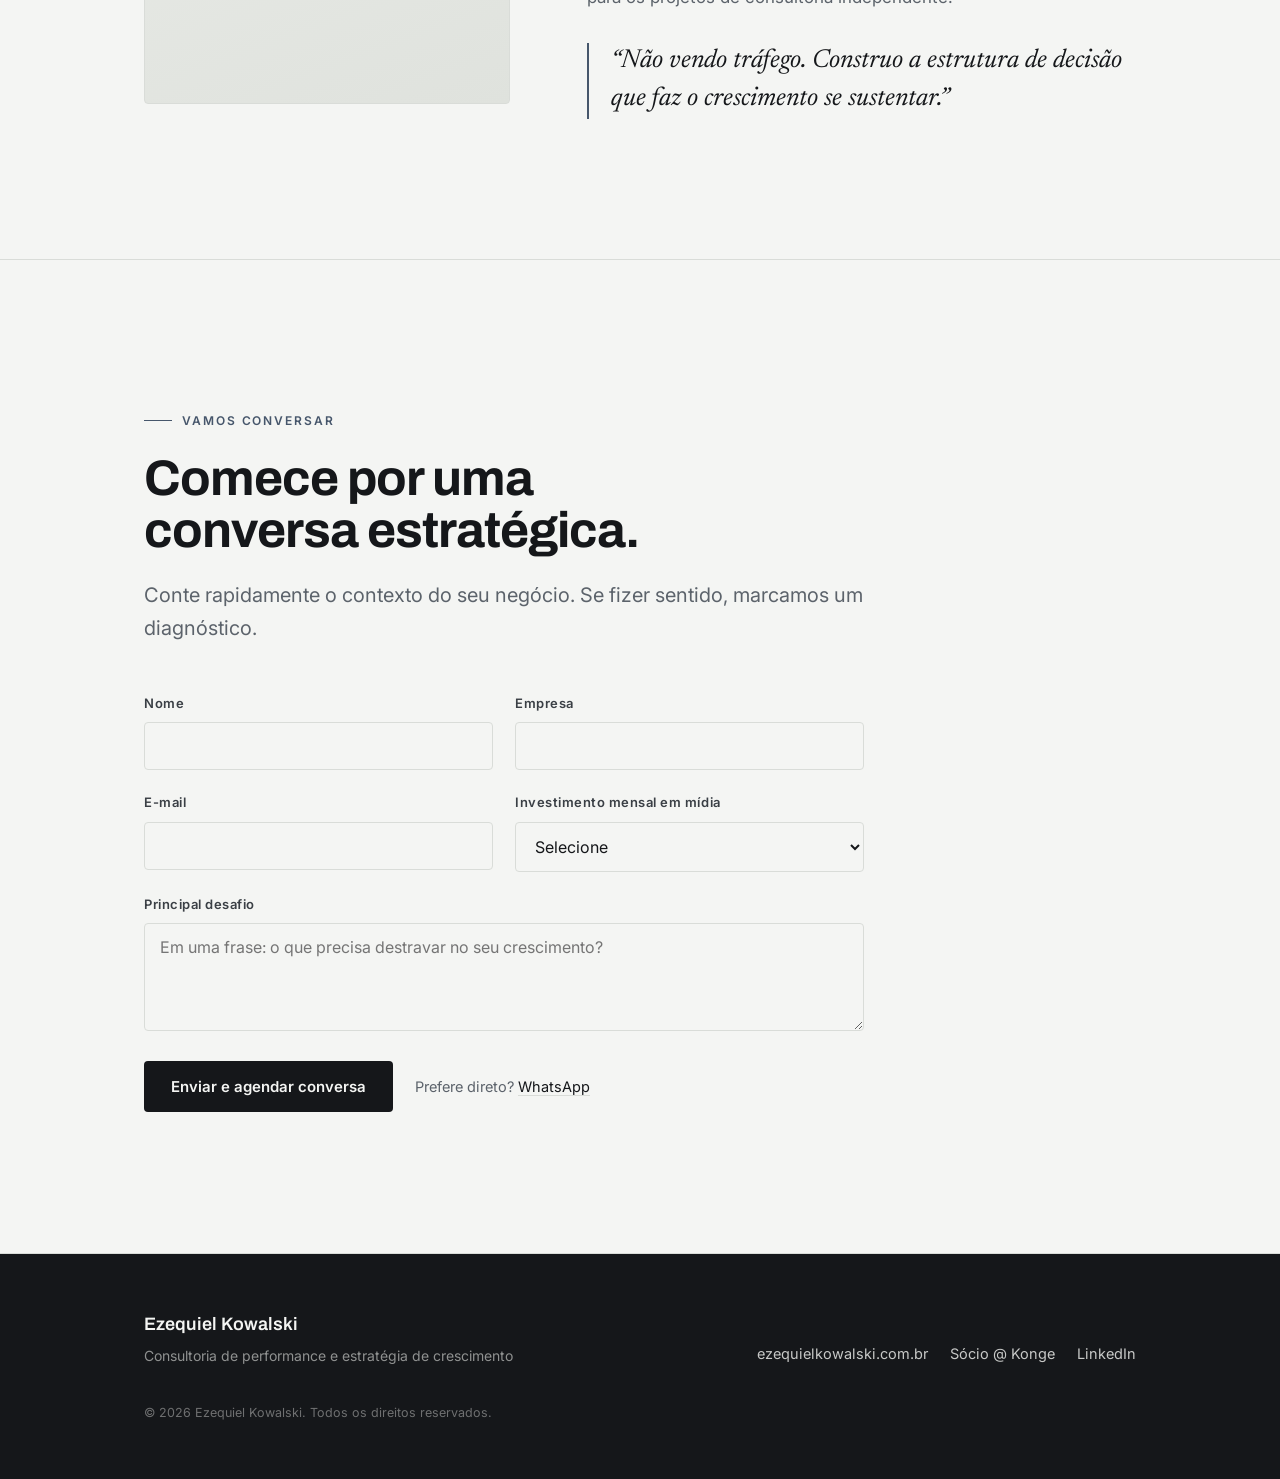
==== commit e996926a: "Add files via upload" ====
--- a/index.html
+++ b/index.html
@@ -76,8 +76,8 @@
         <p class="eyebrow reveal">Consultoria de performance e estratégia de crescimento</p>
 
         <h1 class="hero__title reveal">
-          Estratégia de crescimento —<br />
-          <span class="hero__title-accent">do diagnóstico à execução,</span><br />
+          Estratégia de crescimento —<br class="hero__br" />
+          <span class="hero__title-accent">do diagnóstico à execução,</span><br class="hero__br" />
           sob um único critério.
         </h1>
 
@@ -222,19 +222,33 @@
     <section class="section engine" id="konge">
       <div class="wrap">
         <p class="eyebrow eyebrow--light">A estrutura de execução</p>
+
+        <!-- Wordmark da Konge. Se tiver o logo oficial, troque este bloco por:
+             <img src="konge-logo.svg" alt="Konge" class="engine__logo" /> -->
+        <div class="engine__brand">
+          <span class="engine__wordmark">konge<span class="engine__dot">.</span></span>
+          <span class="engine__brand-tag">sócio &amp; co-arquiteto</span>
+        </div>
+
         <h2 class="section__title section__title--light">Estratégia sem execução é slide.</h2>
         <p class="section__lead section__lead--light">
           Por isso eu não dependo de terceiros para entregar o que projeto. Sou sócio da <strong>Konge</strong> —
           a estrutura de mídia paga, CRM e tecnologia que executa o crescimento no padrão que ajudei a construir.
+          Quando seu projeto pede implementação, ela não é terceirizada para o desconhecido.
         </p>
 
         <div class="engine__scp">
-          <p class="engine__scp-eyebrow">O motor de execução</p>
+          <p class="engine__scp-eyebrow">O motor de execução · SCP</p>
           <p class="engine__scp-text">
-            Lá, a entrega roda sobre o <strong>SCP — Sistema de Crescimento Previsível</strong>:
-            o método que estruturamos para transformar investimento em marketing em crescimento constante,
-            com inteligência contínua sobre os dados.
+            A entrega roda sobre o <strong>SCP — Sistema de Crescimento Previsível</strong>:
+            o método que estruturamos para transformar investimento em marketing em crescimento constante.
           </p>
+          <ul class="scp-pillars" aria-label="Etapas do SCP">
+            <li><span class="scp-pillars__n">01</span> Diagnóstico</li>
+            <li><span class="scp-pillars__n">02</span> Estratégia</li>
+            <li><span class="scp-pillars__n">03</span> Execução integrada</li>
+            <li><span class="scp-pillars__n">04</span> Inteligência contínua</li>
+          </ul>
         </div>
 
         <!-- Números atribuídos à ESTRUTURA (Konge), não como resultados pessoais -->
@@ -258,10 +272,16 @@
         </div>
         <p class="stats__note">Resultados da estrutura de execução (Konge), onde atuo como sócio.</p>
 
-        <a class="btn btn--purple" href="https://konge.com.br" target="_blank" rel="noopener">
-          Conhecer a Konge
-          <span aria-hidden="true">→</span>
-        </a>
+        <div class="engine__cta">
+          <div class="engine__cta-text">
+            <p class="engine__cta-title">Veja a estrutura por dentro.</p>
+            <p class="engine__cta-sub">Como a Konge opera o crescimento das empresas que atende.</p>
+          </div>
+          <a class="btn btn--purple btn--lg" href="https://konge.com.br" target="_blank" rel="noopener">
+            Conhecer a Konge
+            <span aria-hidden="true">→</span>
+          </a>
+        </div>
       </div>
     </section>
 
@@ -309,7 +329,12 @@
         </p>
 
         <!-- IMPORTANTE: troque o action pelo seu endpoint Formspree (instruções no README) -->
-        <form class="form" action="https://formspree.io/f/SEU_ID_FORMSPREE" method="POST" novalidate>
+        <form class="form" action="https://formspree.io/f/mwvjqpdy" method="POST" novalidate>
+          <!-- Anti-spam (honeypot): invisível para humanos. Se vier preenchido, é bot e o envio é descartado. -->
+          <input type="text" name="_gotcha" class="hp" tabindex="-1" autocomplete="off" aria-hidden="true" />
+          <!-- Assunto do e-mail que você recebe -->
+          <input type="hidden" name="_subject" value="Novo contato pelo site — ezequielkowalski.com.br" />
+
           <div class="form__row">
             <label class="field">
               <span class="field__label">Nome</span>
@@ -348,8 +373,6 @@
             <p class="form__alt">
               Prefere direto?
               <a href="https://wa.me/55SEUNUMERO" target="_blank" rel="noopener">WhatsApp</a>
-              ·
-              <a href="mailto:contato@ezequielkowalski.com.br">e-mail</a>
             </p>
           </div>
 
--- a/style.css
+++ b/style.css
@@ -247,24 +247,63 @@
   border-bottom: none;
   position: relative;
   overflow: hidden;
+  padding-block: clamp(96px, 14vw, 184px);
 }
 .engine::before {
   /* halo roxo sutil, atmosfera do "motor" */
   content: ""; position: absolute; top: -20%; right: -10%;
-  width: 60vw; height: 60vw; max-width: 700px; max-height: 700px;
-  background: radial-gradient(circle, rgba(145,70,255,0.22), transparent 62%);
+  width: 60vw; height: 60vw; max-width: 760px; max-height: 760px;
+  background: radial-gradient(circle, rgba(145,70,255,0.28), transparent 62%);
   pointer-events: none;
 }
 .engine .wrap { position: relative; }
+
+/* Wordmark / marca da Konge */
+.engine__brand { display: flex; align-items: baseline; flex-wrap: wrap; gap: 16px; margin: 8px 0 26px; }
+.engine__wordmark {
+  font-family: var(--font-display); font-weight: 800; font-size: clamp(34px, 6vw, 56px);
+  letter-spacing: -0.03em; color: var(--porcelana); line-height: 1;
+}
+.engine__dot { color: var(--konge-purple); }
+.engine__brand-tag {
+  font-size: 12px; font-weight: 600; letter-spacing: 0.14em; text-transform: uppercase;
+  color: var(--konge-perv); border: 1px solid rgba(204,193,255,0.3);
+  padding: 6px 12px; border-radius: 999px;
+}
+.engine__logo { height: clamp(34px, 6vw, 56px); width: auto; margin: 8px 0 26px; }
+
 .engine__scp {
-  margin-top: 48px; padding: 32px; border-radius: var(--radius);
+  margin-top: 48px; padding: 34px; border-radius: var(--radius);
   border: 1px solid rgba(204,193,255,0.22);
-  background: rgba(145,70,255,0.06);
-  max-width: 720px;
+  background: rgba(145,70,255,0.07);
+  max-width: 820px;
 }
 .engine__scp-eyebrow { font-size: 12px; font-weight: 600; letter-spacing: 0.16em; text-transform: uppercase; color: var(--konge-perv); margin-bottom: 14px; }
 .engine__scp-text { color: rgba(255,255,251,0.82); font-size: 17px; }
 .engine__scp-text strong { color: var(--porcelana); }
+
+/* Pilares do SCP */
+.scp-pillars {
+  display: grid; grid-template-columns: repeat(4, 1fr); gap: 1px;
+  margin-top: 26px; background: rgba(204,193,255,0.14);
+  border: 1px solid rgba(204,193,255,0.14); border-radius: var(--radius); overflow: hidden;
+}
+.scp-pillars li {
+  background: #19151f; padding: 18px 16px; font-size: 14.5px; font-weight: 500; color: var(--porcelana);
+  display: flex; flex-direction: column; gap: 8px;
+}
+.scp-pillars__n { font-family: var(--font-display); font-weight: 700; font-size: 12px; color: var(--konge-purple); letter-spacing: 0.06em; }
+
+/* CTA reforçado */
+.engine__cta {
+  display: flex; flex-wrap: wrap; align-items: center; justify-content: space-between; gap: 24px;
+  margin-top: 56px; padding: 30px 34px; border-radius: var(--radius);
+  background: linear-gradient(100deg, rgba(145,70,255,0.16), rgba(145,70,255,0.04));
+  border: 1px solid rgba(204,193,255,0.22);
+}
+.engine__cta-title { font-family: var(--font-display); font-weight: 700; font-size: clamp(20px, 2.6vw, 26px); letter-spacing: -0.01em; color: var(--porcelana); }
+.engine__cta-sub { color: rgba(255,255,251,0.66); font-size: 15px; margin-top: 4px; }
+.btn--lg { padding: 17px 30px; font-size: 16px; margin-top: 0; flex-shrink: 0; }
 
 .stats {
   display: grid; grid-template-columns: repeat(4, 1fr); gap: 24px;
@@ -318,6 +357,8 @@
 .form__status { margin-top: 18px; font-size: 15px; }
 .form__status.ok { color: #1f7a4d; }
 .form__status.err { color: #b03030; }
+/* Honeypot anti-spam: fora da tela, mas presente no DOM para enganar bots */
+.hp { position: absolute !important; left: -9999px !important; width: 1px; height: 1px; overflow: hidden; opacity: 0; }
 
 /* ============================================================
    RODAPÉ
@@ -352,14 +393,24 @@
   .sobre__inner { grid-template-columns: 1fr; }
   .sobre__media { max-width: 320px; }
   .stats { grid-template-columns: repeat(2, 1fr); gap: 32px 24px; }
+  .scp-pillars { grid-template-columns: repeat(2, 1fr); }
+  .engine__cta { flex-direction: column; align-items: flex-start; }
+  .btn--lg { width: 100%; justify-content: center; }
   .form__row { grid-template-columns: 1fr; gap: 0; }
   .axis-tag { display: none; }
+}
+@media (max-width: 640px) {
+  /* Headline do hero menor e fluindo natural (sem quebras forçadas) */
+  .hero__br { display: none; }
+  .hero__title { font-size: clamp(29px, 8.6vw, 42px); line-height: 1.12; letter-spacing: -0.02em; max-width: none; }
+  .hero__lead { font-size: 18px; line-height: 1.5; }
 }
 @media (max-width: 520px) {
   body { font-size: 16px; }
   .step { grid-template-columns: 1fr; gap: 8px; }
   .step__num { font-size: 18px; }
   .hero__actions .btn { width: 100%; justify-content: center; }
+  .engine__brand-tag { font-size: 11px; }
 }
 
 /* Acessibilidade: respeita preferência por menos movimento */
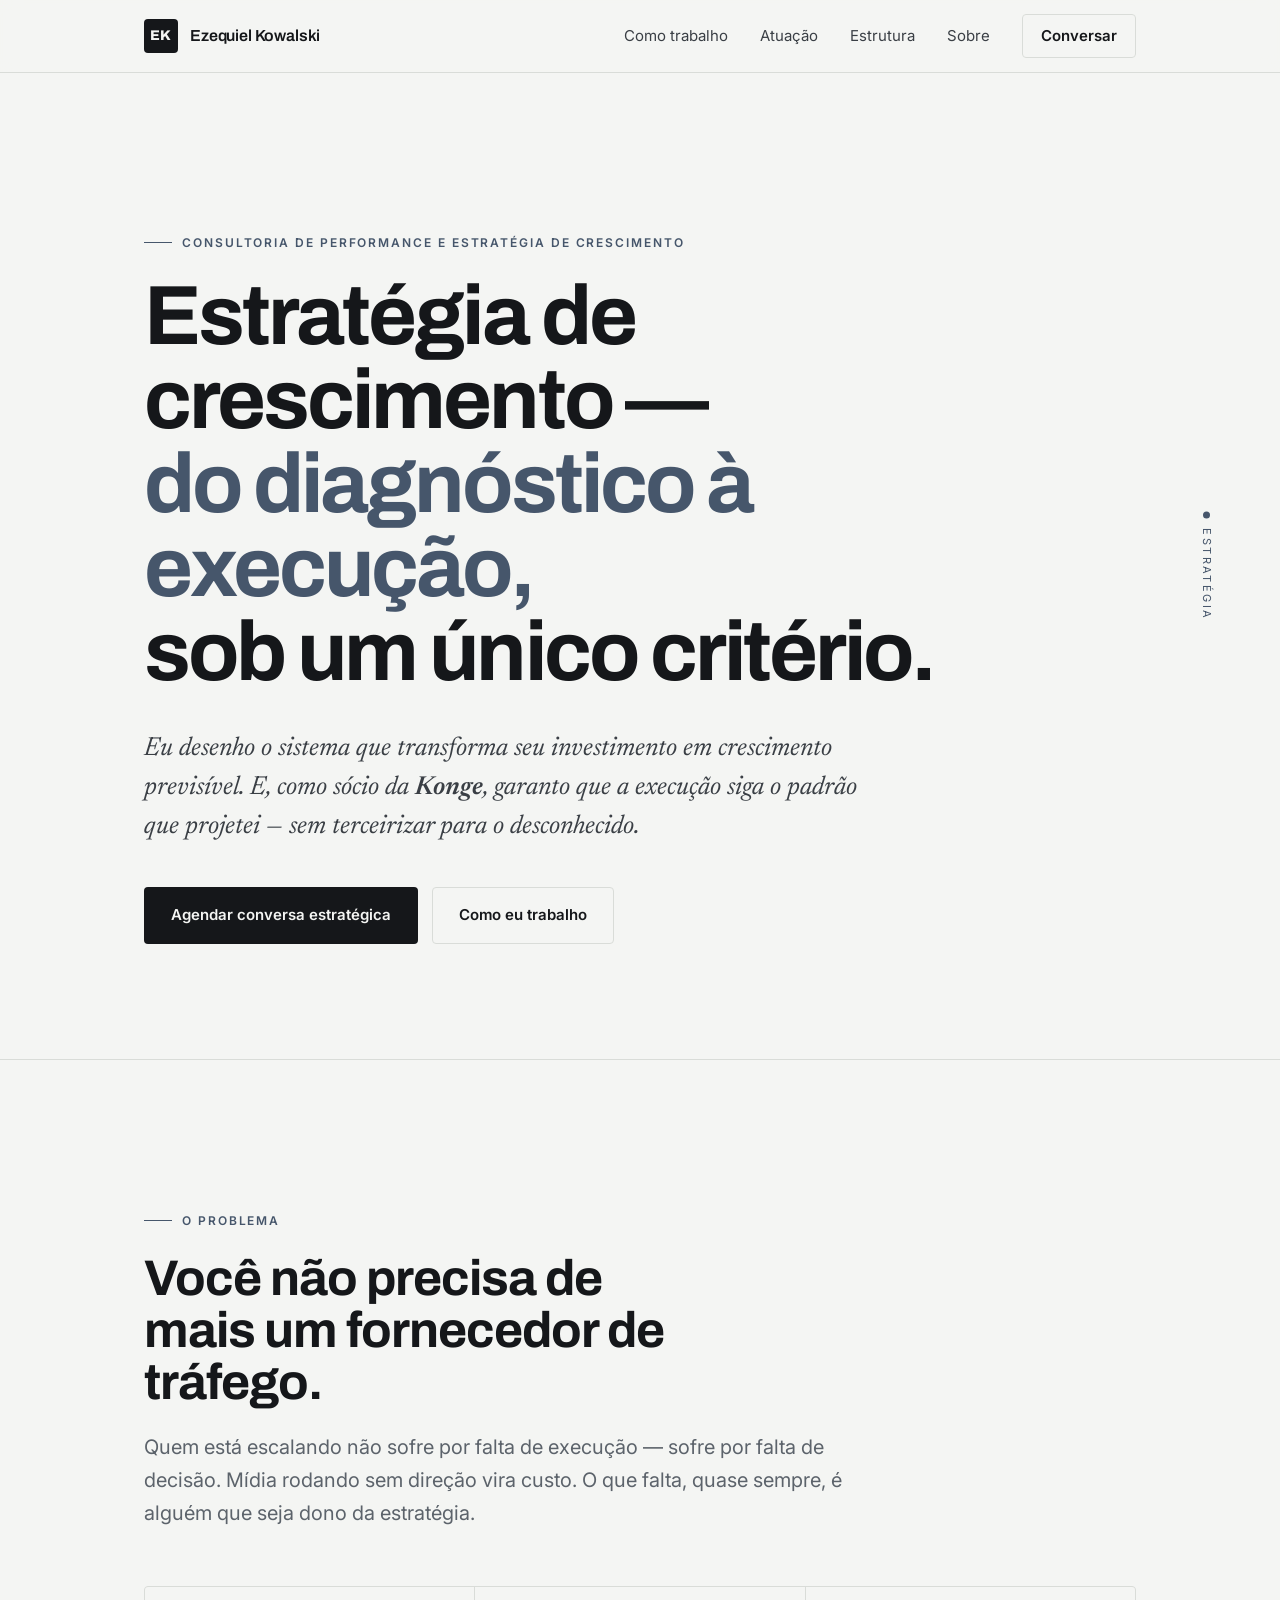
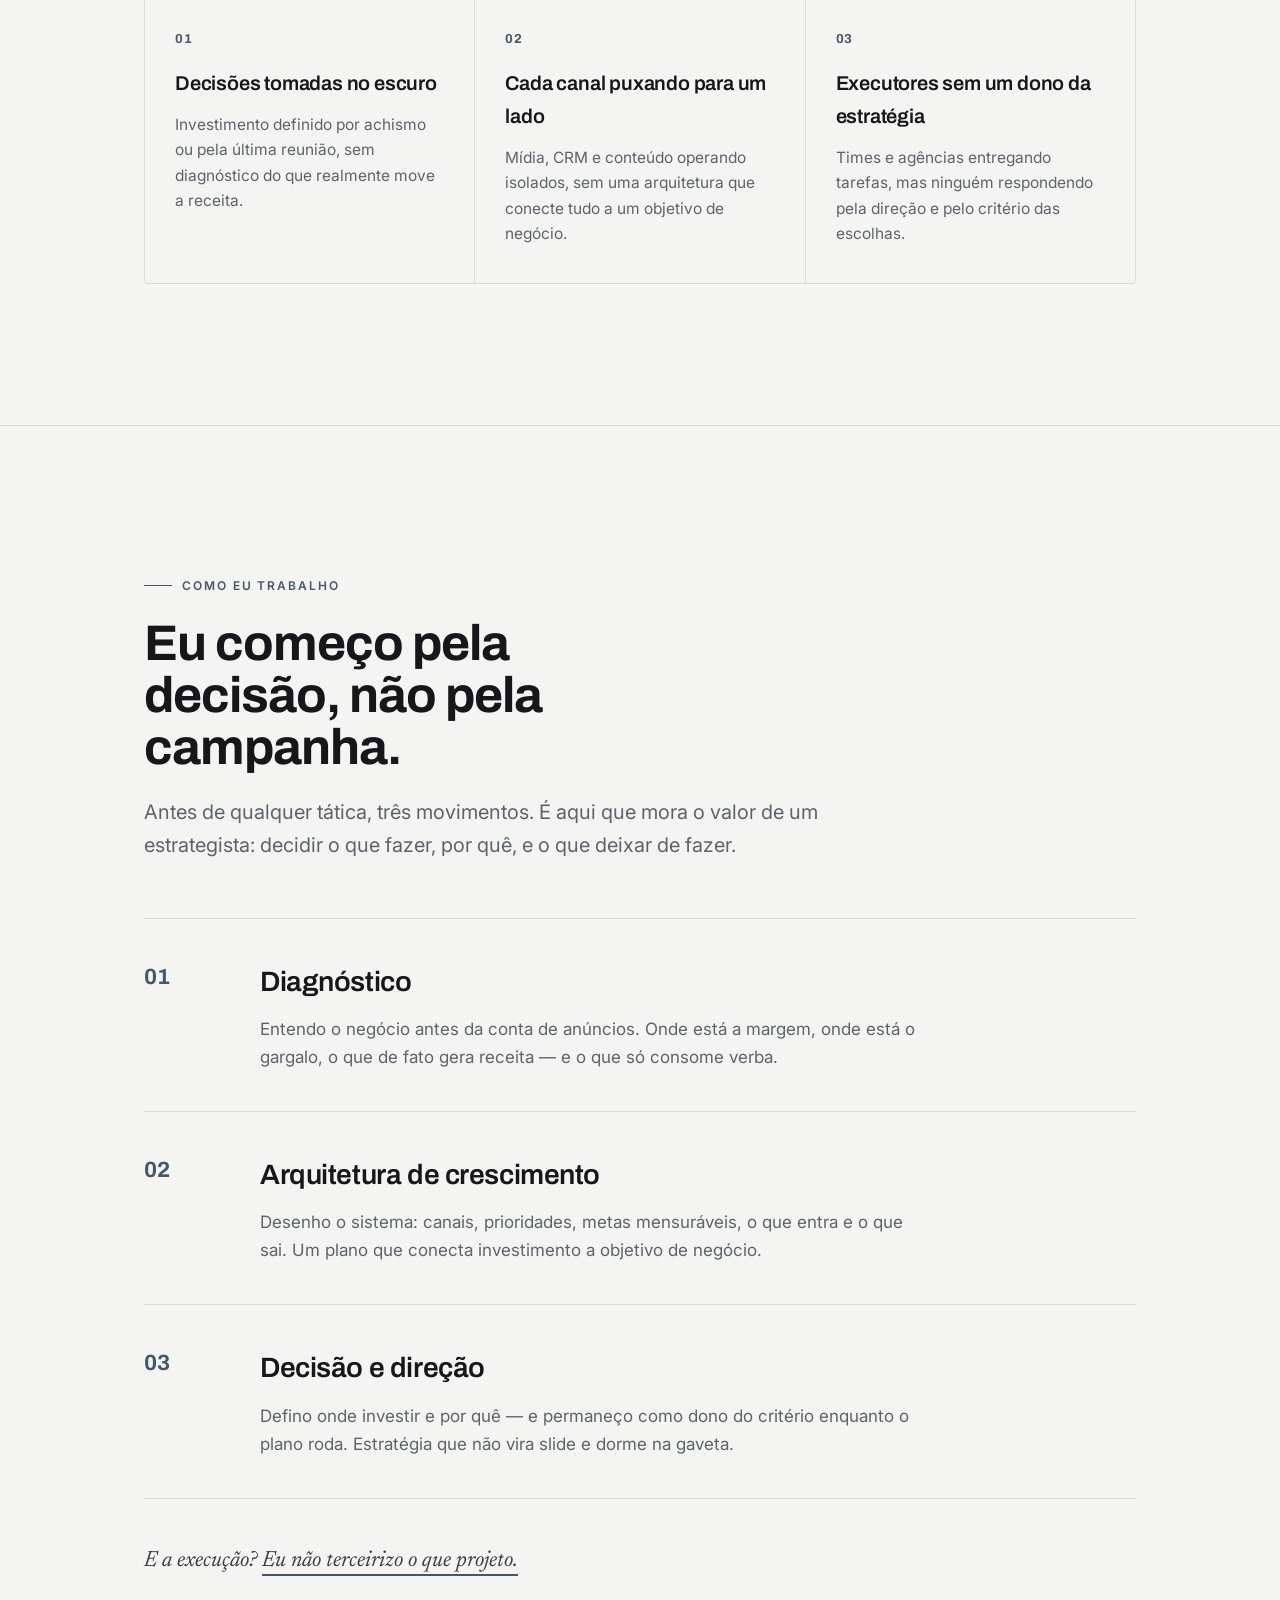
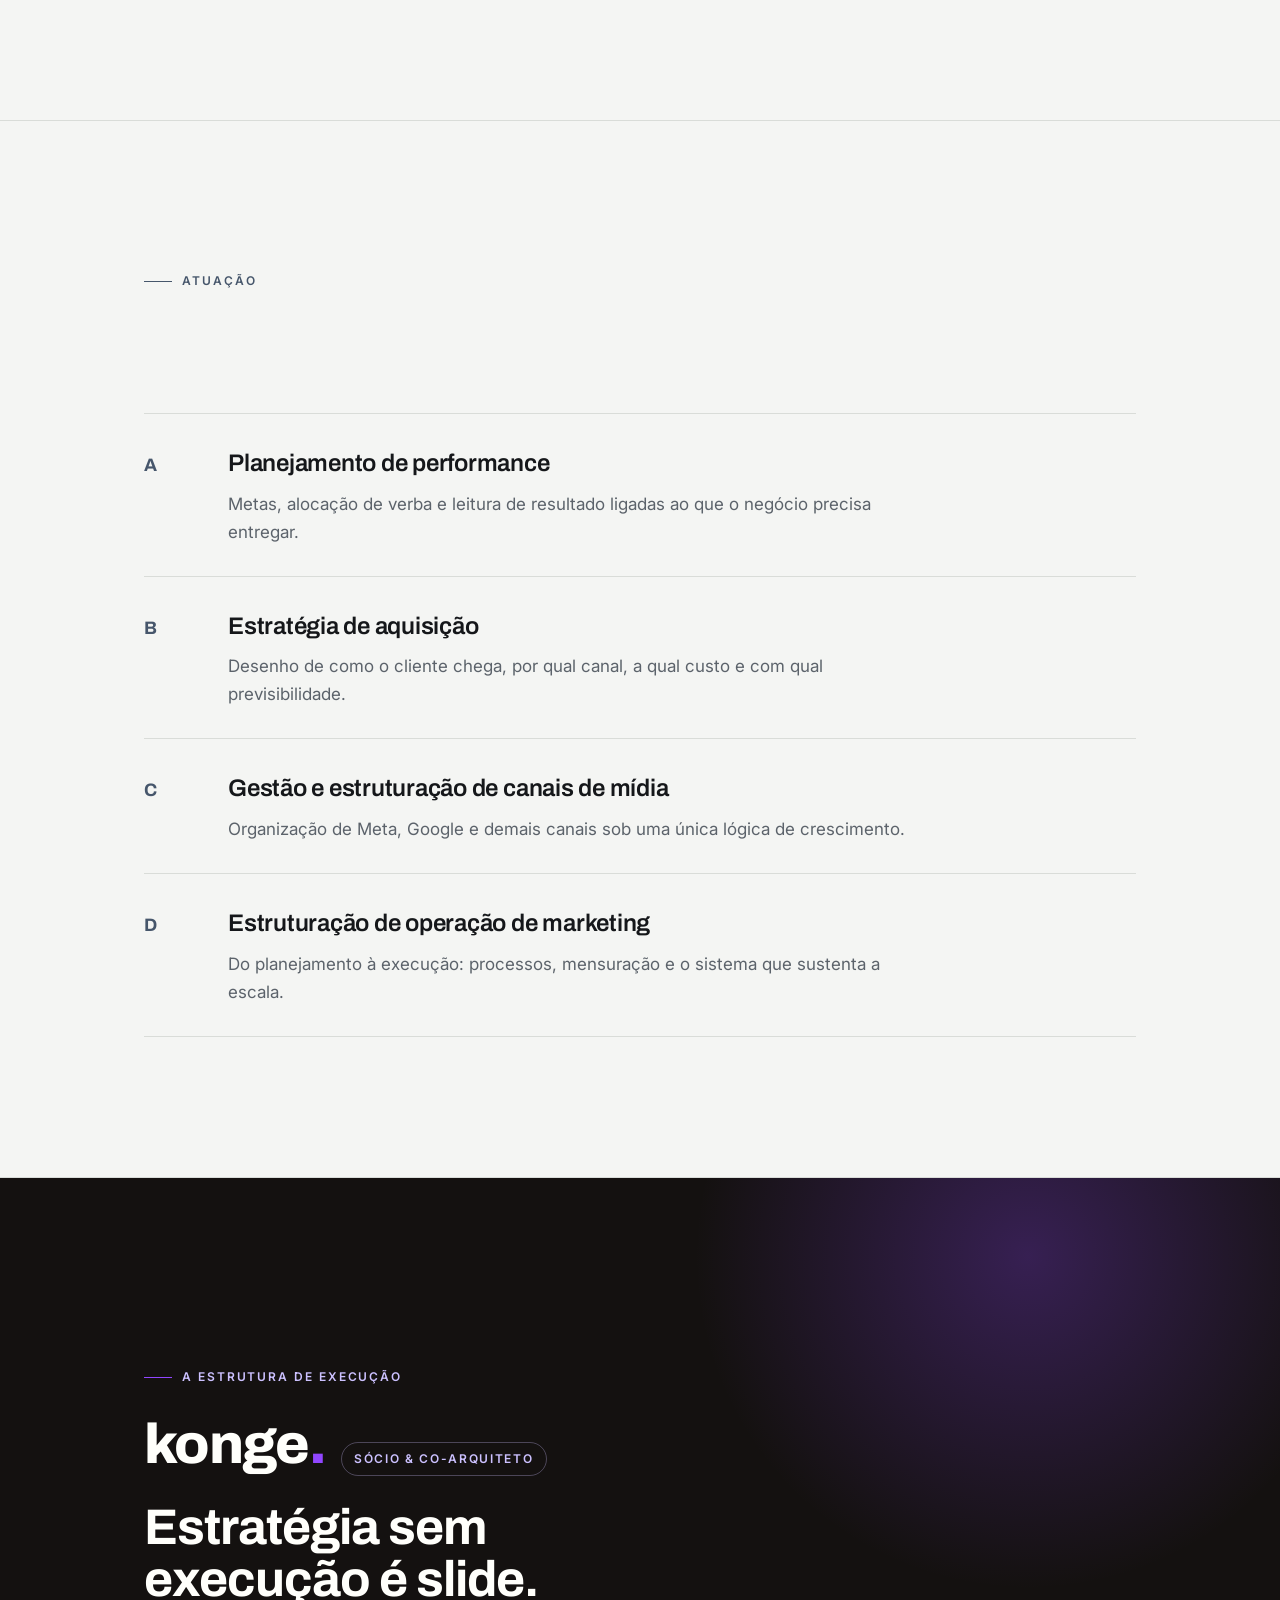
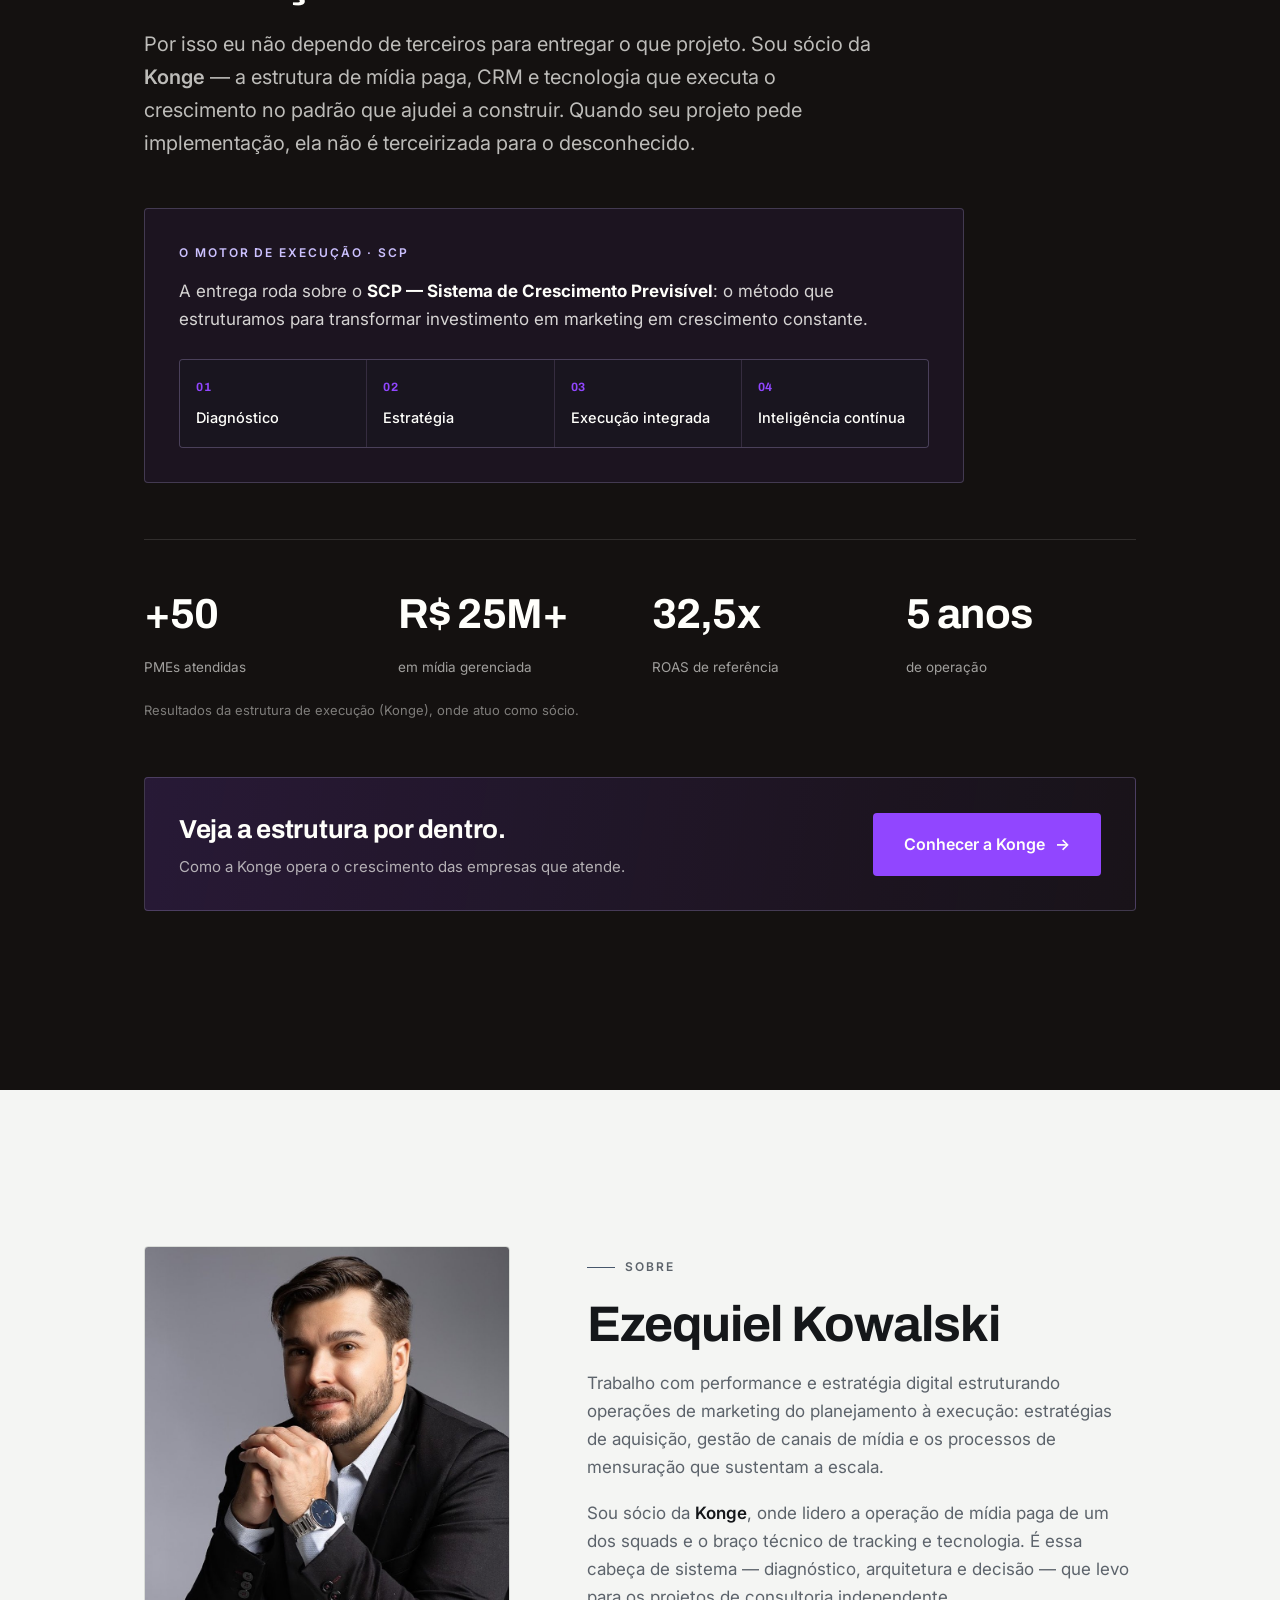
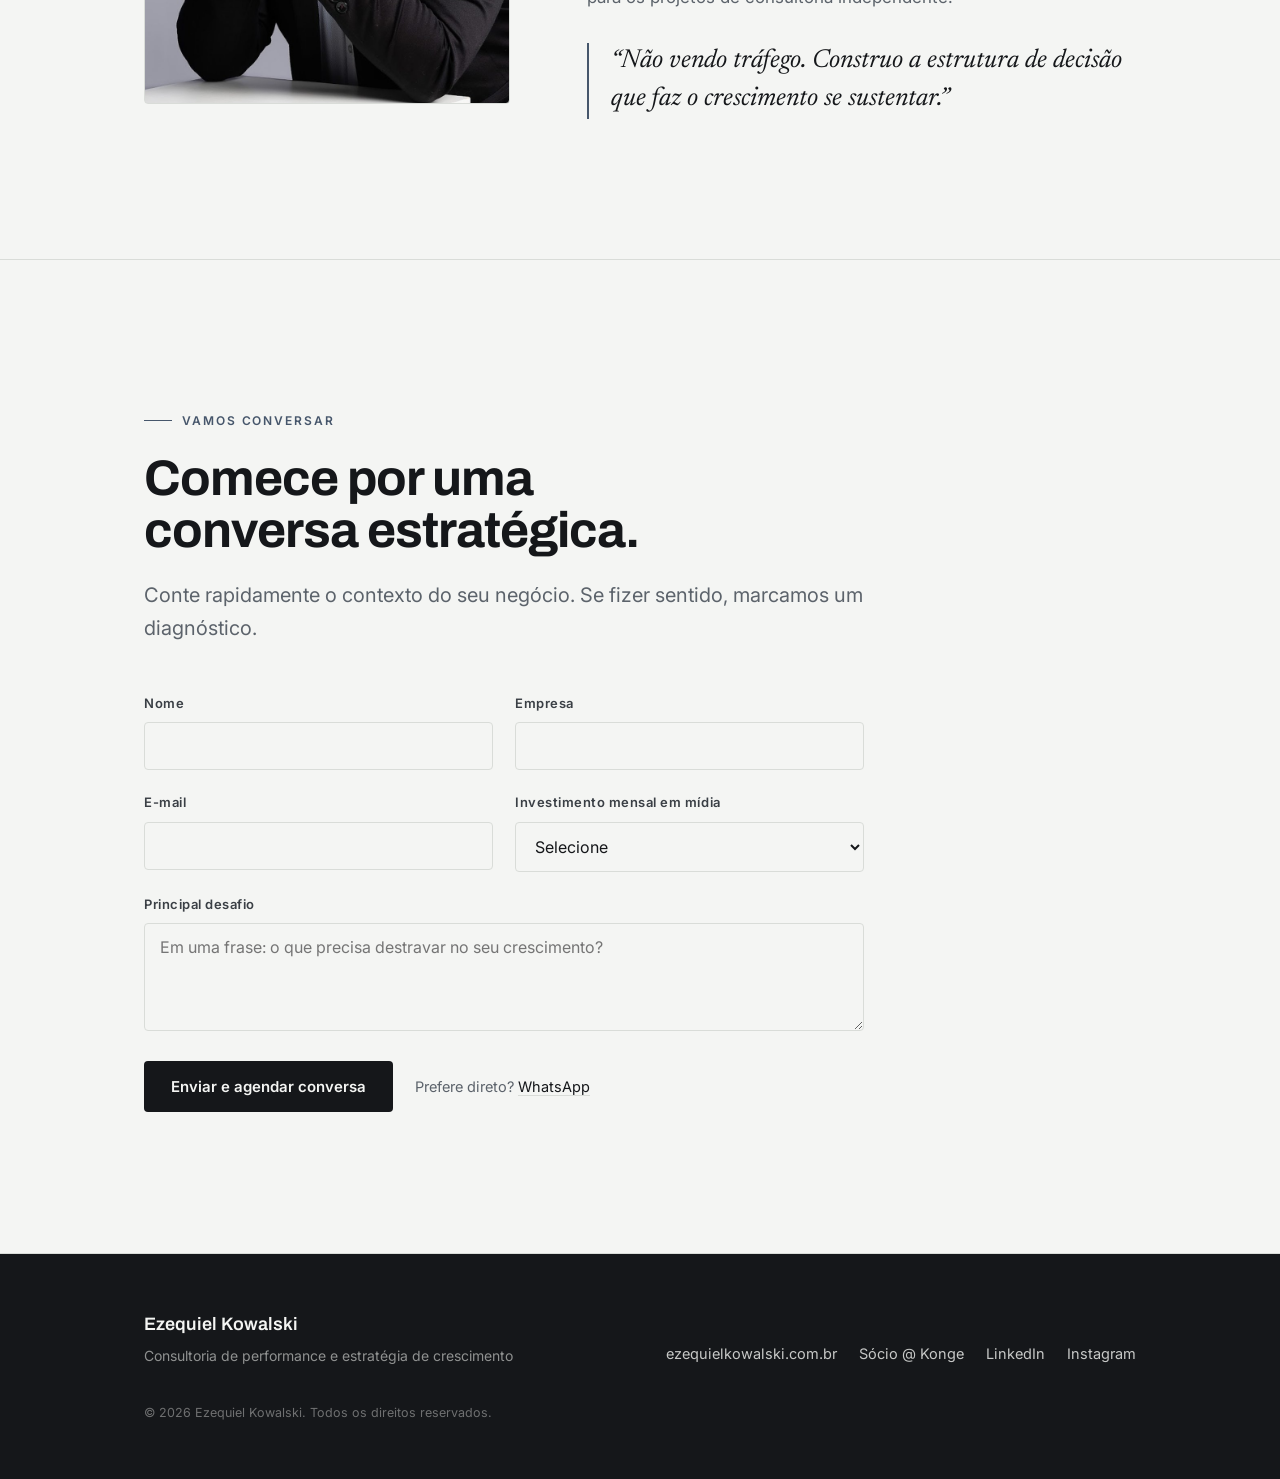
==== commit 7495aa82: "Add files via upload" ====
--- a/index.html
+++ b/index.html
@@ -277,7 +277,7 @@
             <p class="engine__cta-title">Veja a estrutura por dentro.</p>
             <p class="engine__cta-sub">Como a Konge opera o crescimento das empresas que atende.</p>
           </div>
-          <a class="btn btn--purple btn--lg" href="https://konge.com.br" target="_blank" rel="noopener">
+          <a class="btn btn--purple btn--lg" href="https://www.konge.com.br/" target="_blank" rel="noopener">
             Conhecer a Konge
             <span aria-hidden="true">→</span>
           </a>
@@ -291,7 +291,7 @@
     <section class="section sobre" id="sobre">
       <div class="wrap sobre__inner">
         <div class="sobre__media">
-          <!-- Troque pela sua foto: /assets/ezequiel.jpg (recomendo 800x1000px) -->
+          <!-- Foto ativa: arquivo ezequiel.jpg na raiz. Para trocar, suba outra com o mesmo nome. -->
           <div class="sobre__photo" role="img" aria-label="Foto de Ezequiel Kowalski">
             <span class="sobre__photo-fallback">EK</span>
           </div>
@@ -372,7 +372,7 @@
             <button type="submit" class="btn btn--primary">Enviar e agendar conversa</button>
             <p class="form__alt">
               Prefere direto?
-              <a href="https://wa.me/55SEUNUMERO" target="_blank" rel="noopener">WhatsApp</a>
+              <a href="https://wa.me/5547984792244" target="_blank" rel="noopener">WhatsApp</a>
             </p>
           </div>
 
@@ -393,8 +393,9 @@
       </div>
       <div class="footer__links">
         <a href="https://ezequielkowalski.com.br">ezequielkowalski.com.br</a>
-        <a href="https://konge.com.br" target="_blank" rel="noopener">Sócio @ Konge</a>
-        <a href="https://www.linkedin.com/in/SEU-PERFIL" target="_blank" rel="noopener">LinkedIn</a>
+        <a href="https://www.konge.com.br/" target="_blank" rel="noopener">Sócio @ Konge</a>
+        <a href="https://www.linkedin.com/in/ezequielkc/" target="_blank" rel="noopener">LinkedIn</a>
+        <a href="https://www.instagram.com/ezequielkowalski/" target="_blank" rel="noopener">Instagram</a>
       </div>
       <p class="footer__copy">© <span id="ano">2026</span> Ezequiel Kowalski. Todos os direitos reservados.</p>
     </div>
--- a/style.css
+++ b/style.css
@@ -319,12 +319,12 @@
 .sobre__inner { display: grid; grid-template-columns: 0.8fr 1.2fr; gap: clamp(32px, 6vw, 80px); align-items: center; }
 .sobre__photo {
   aspect-ratio: 4 / 5; border-radius: var(--radius); overflow: hidden;
-  background: linear-gradient(160deg, var(--paper-2), #dfe2dd);
+  background-image: url('ezequiel.jpg');
+  background-size: cover; background-position: center 20%;
   border: 1px solid var(--hairline);
   display: grid; place-items: center;
-  /* Para usar foto real: background-image: url('ezequiel.jpg'); background-size: cover; */
-}
-.sobre__photo-fallback { font-family: var(--font-display); font-weight: 800; font-size: 64px; color: var(--hairline); }
+}
+.sobre__photo-fallback { display: none; }
 .sobre__text p { color: var(--graphite); margin-top: 18px; max-width: 56ch; }
 .sobre__text p:first-of-type { margin-top: 26px; }
 .sobre__text strong { color: var(--ink); font-weight: 600; }
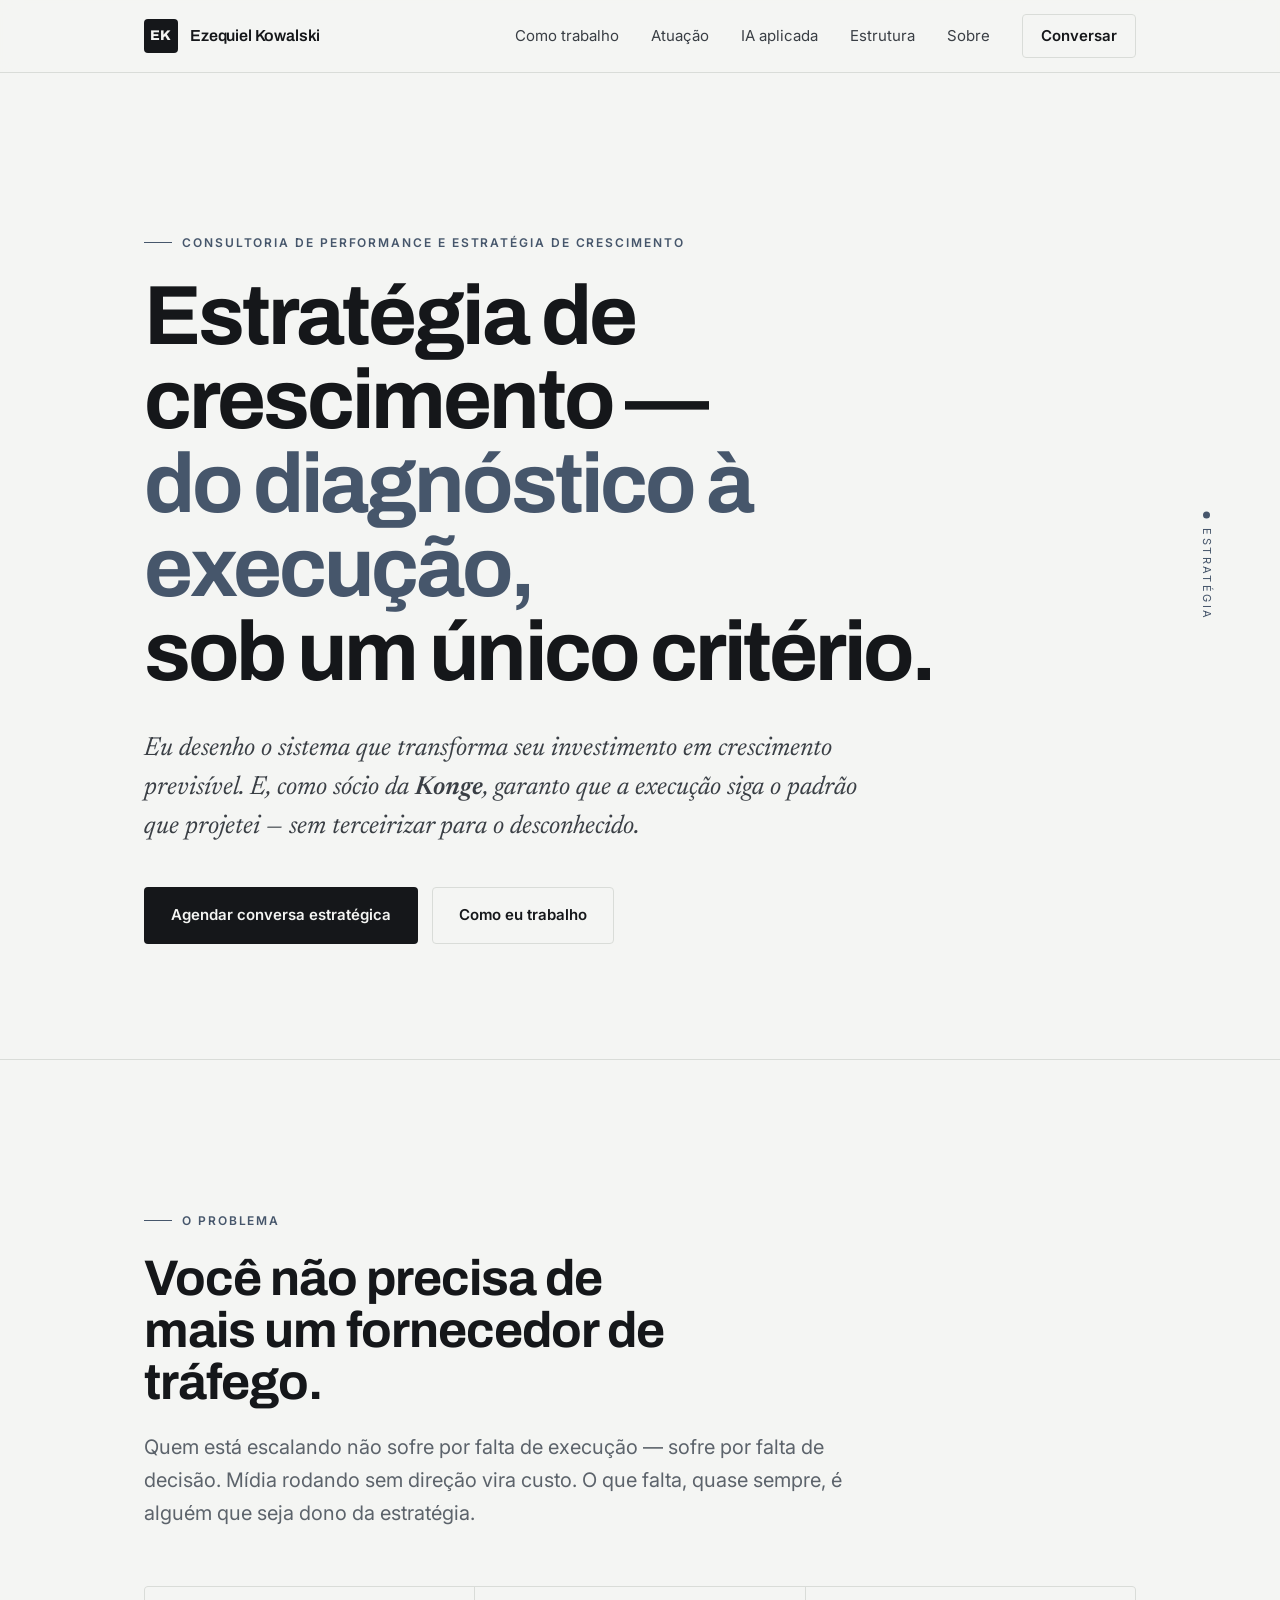
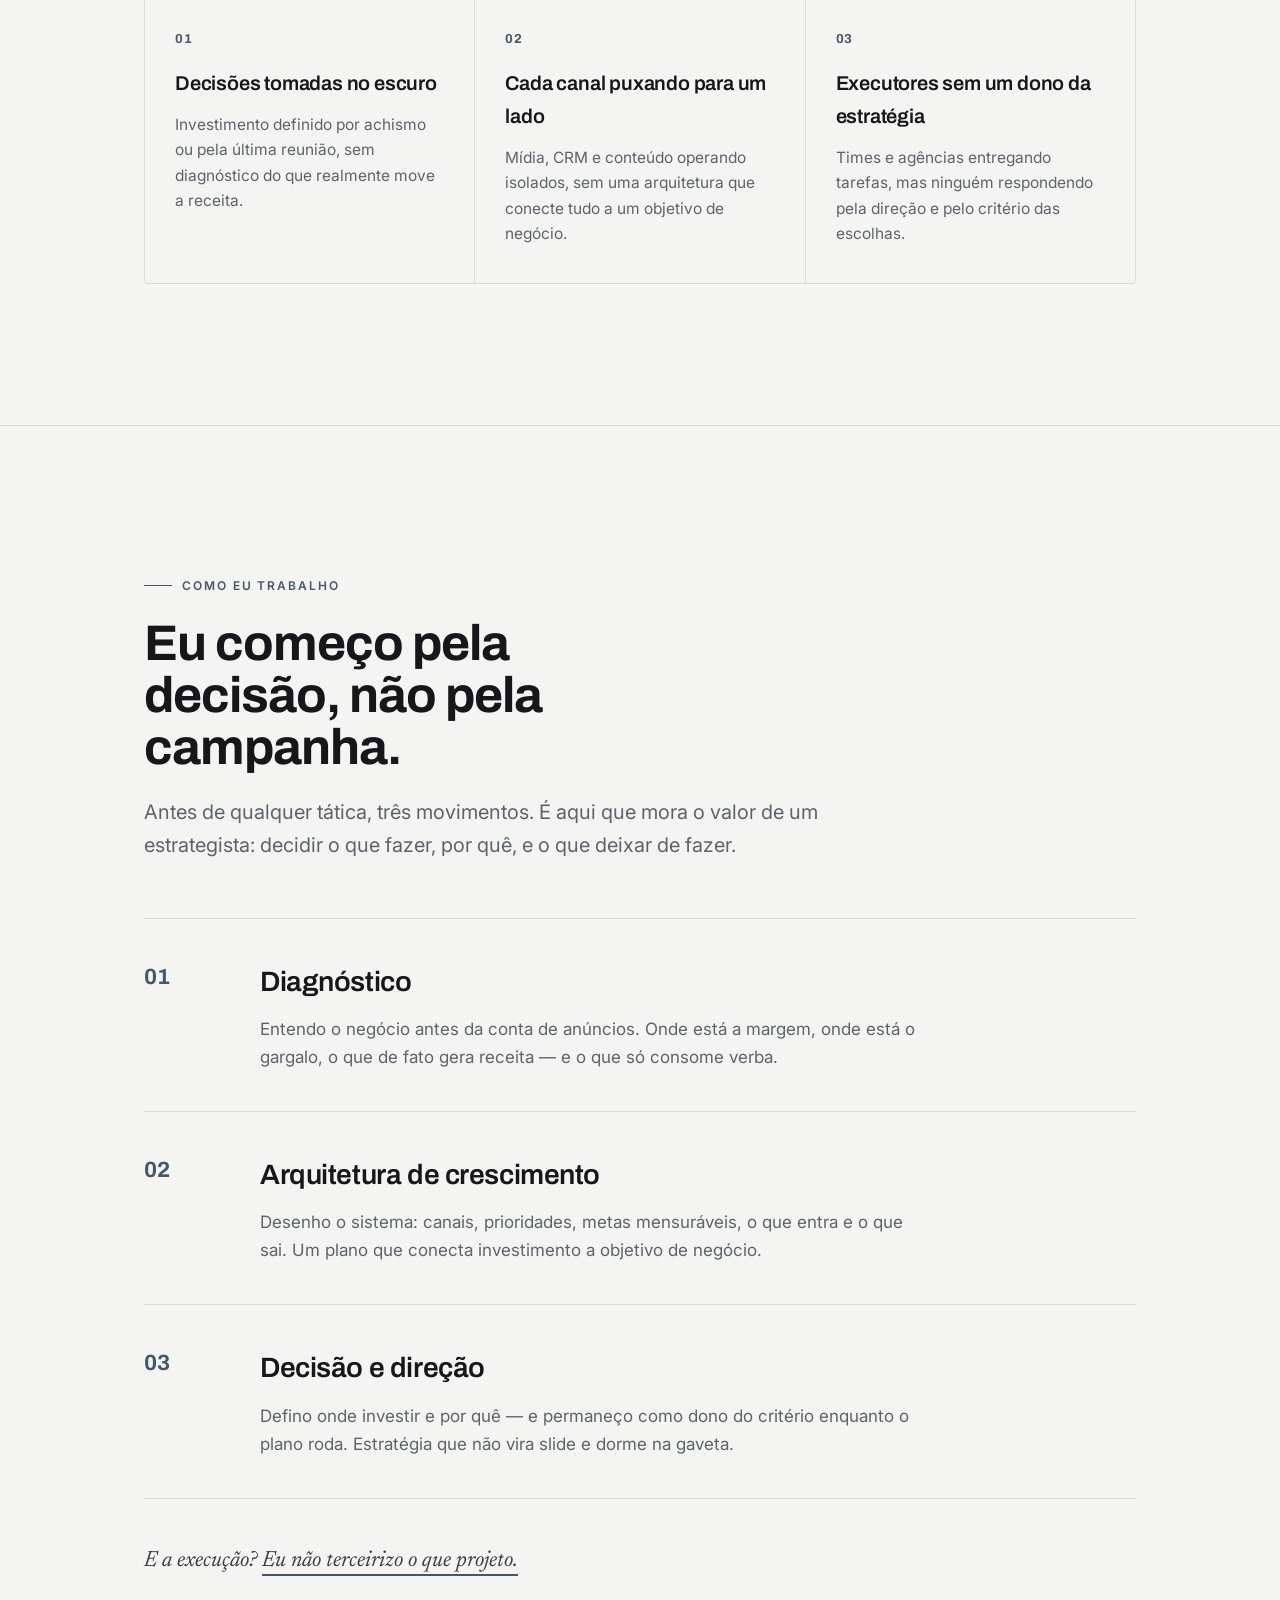
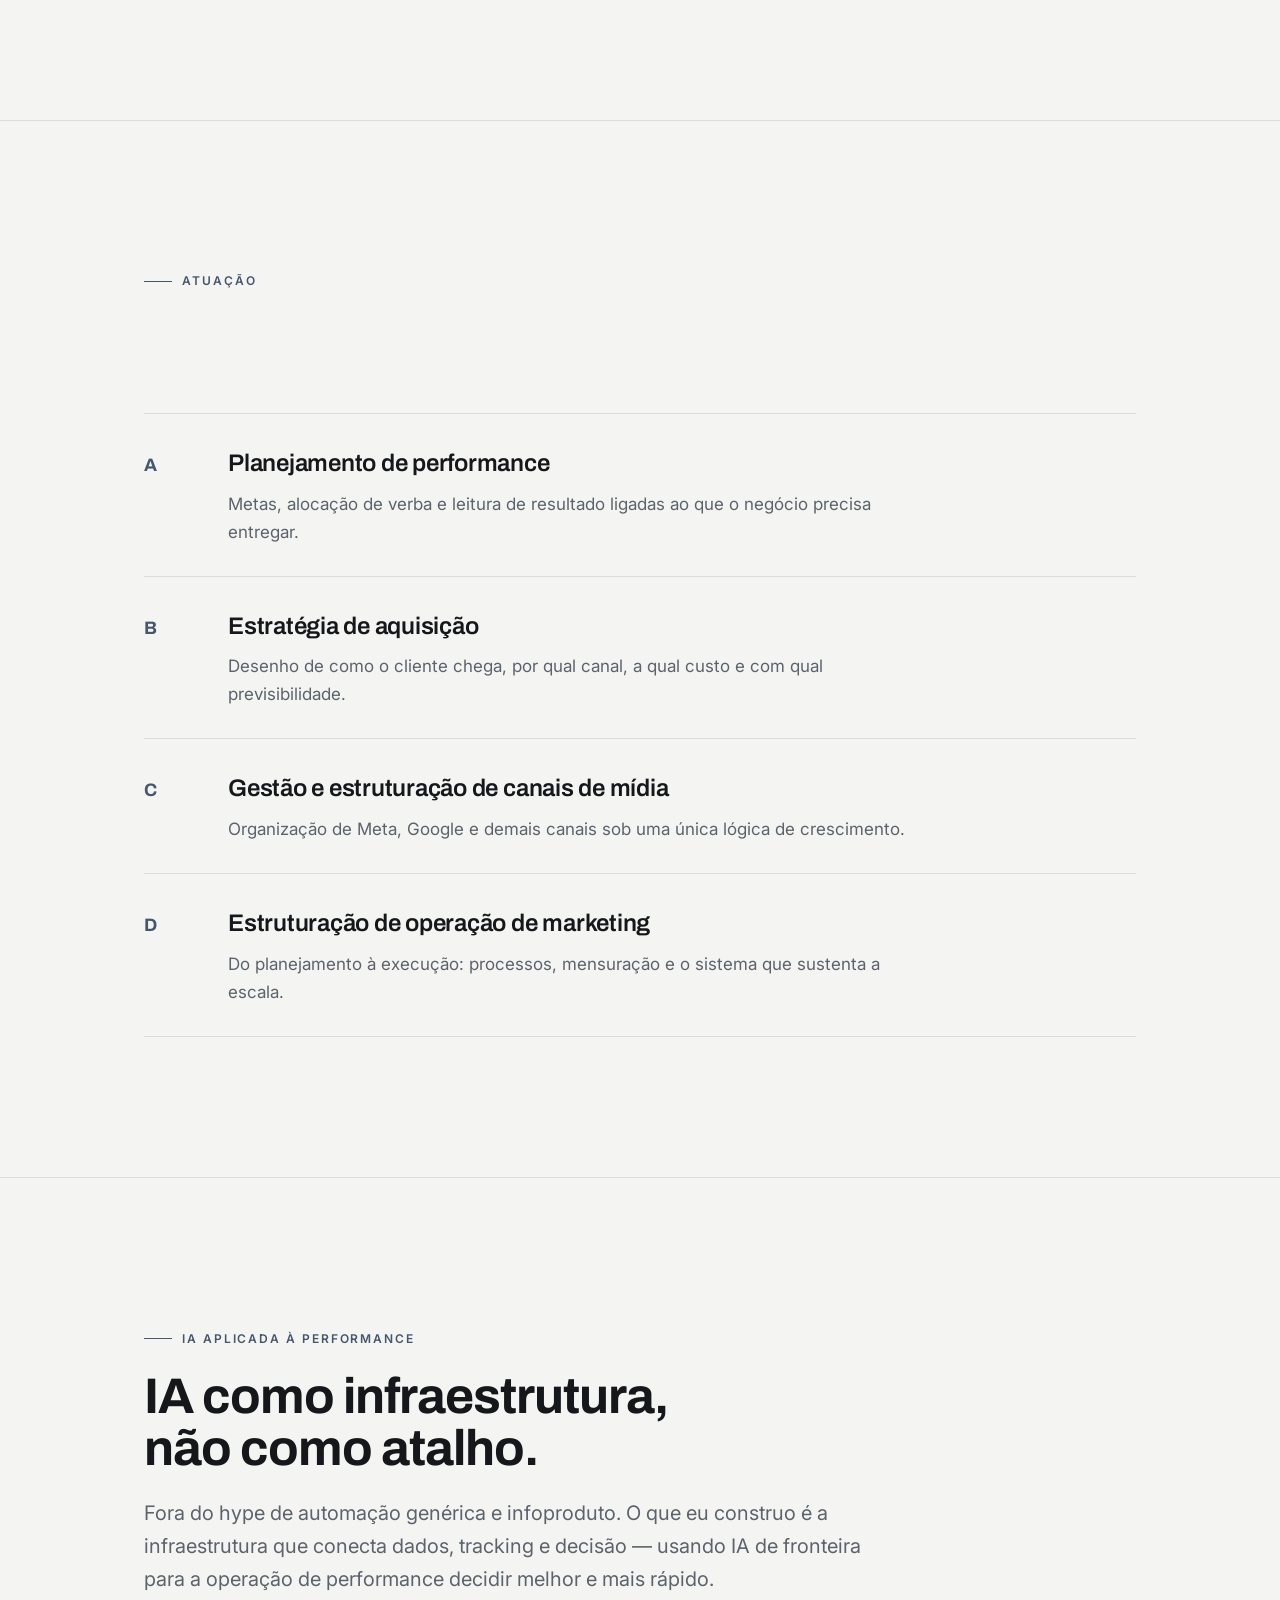
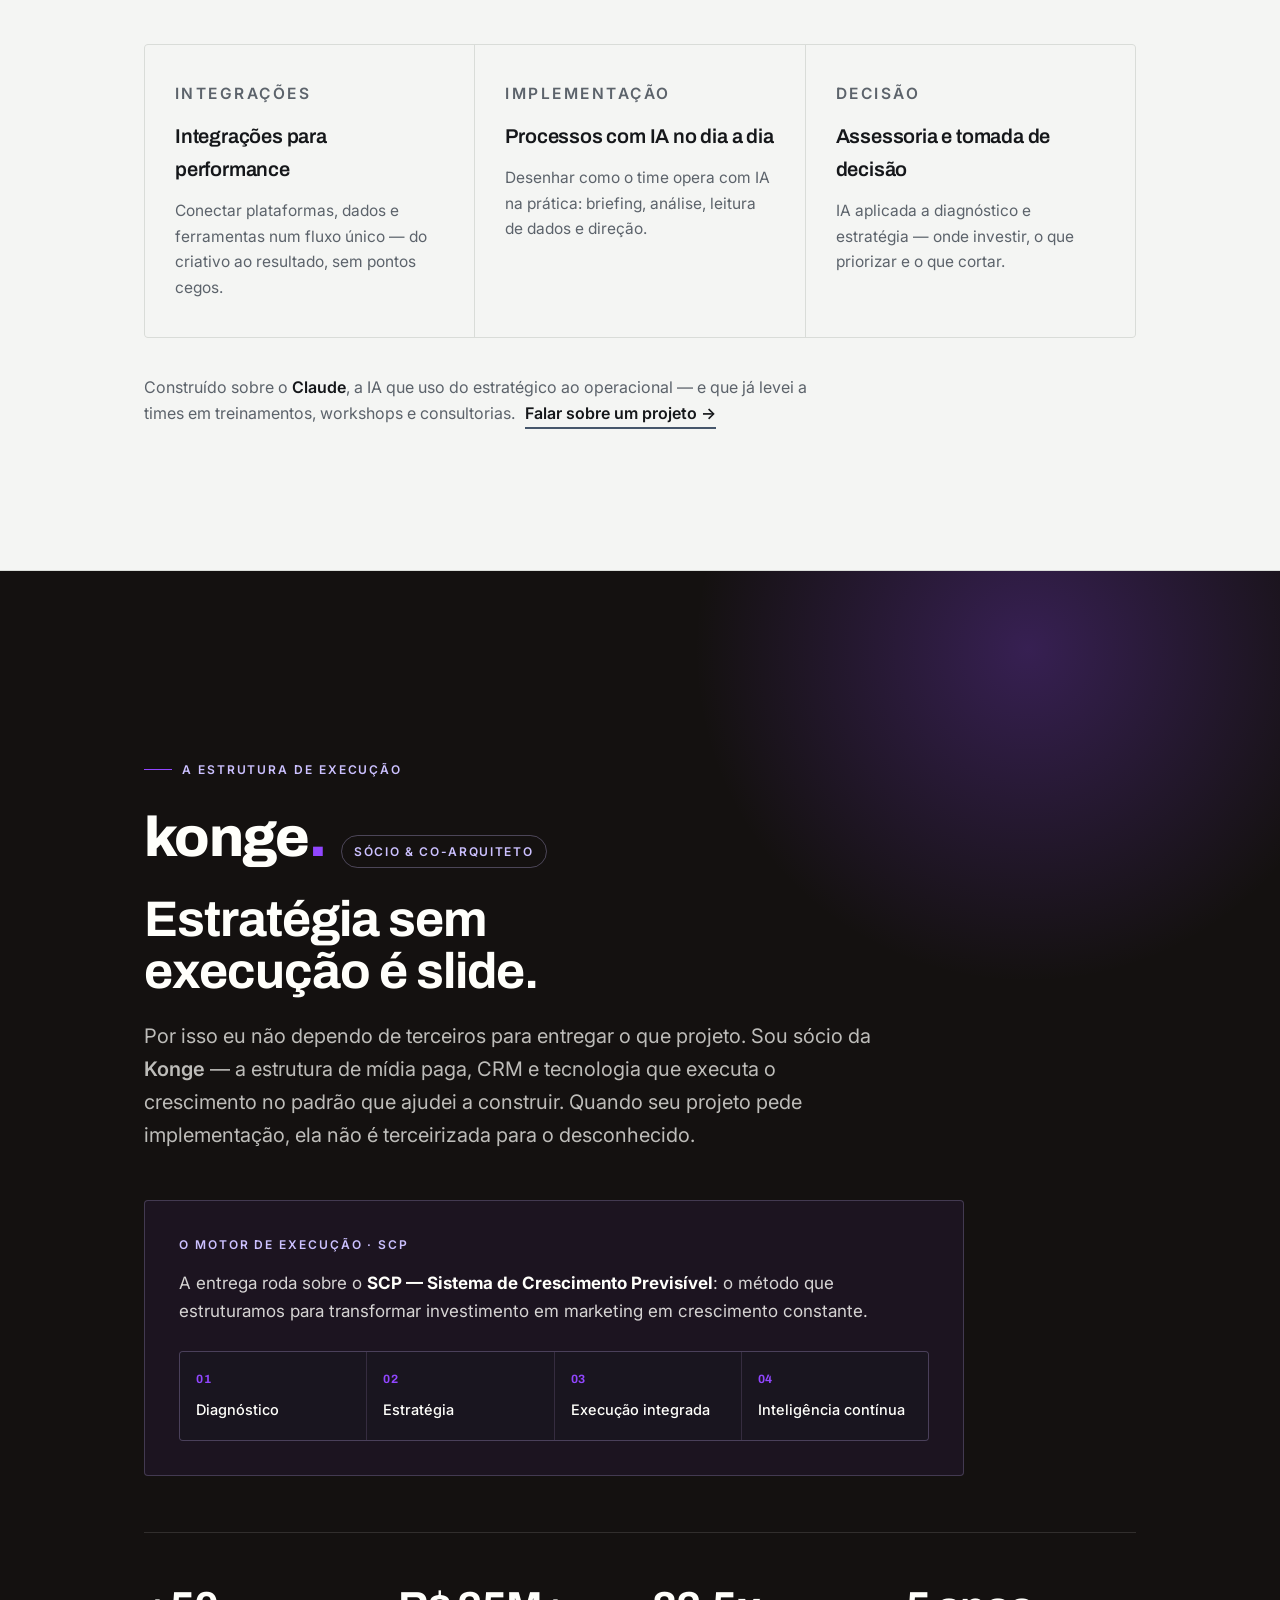
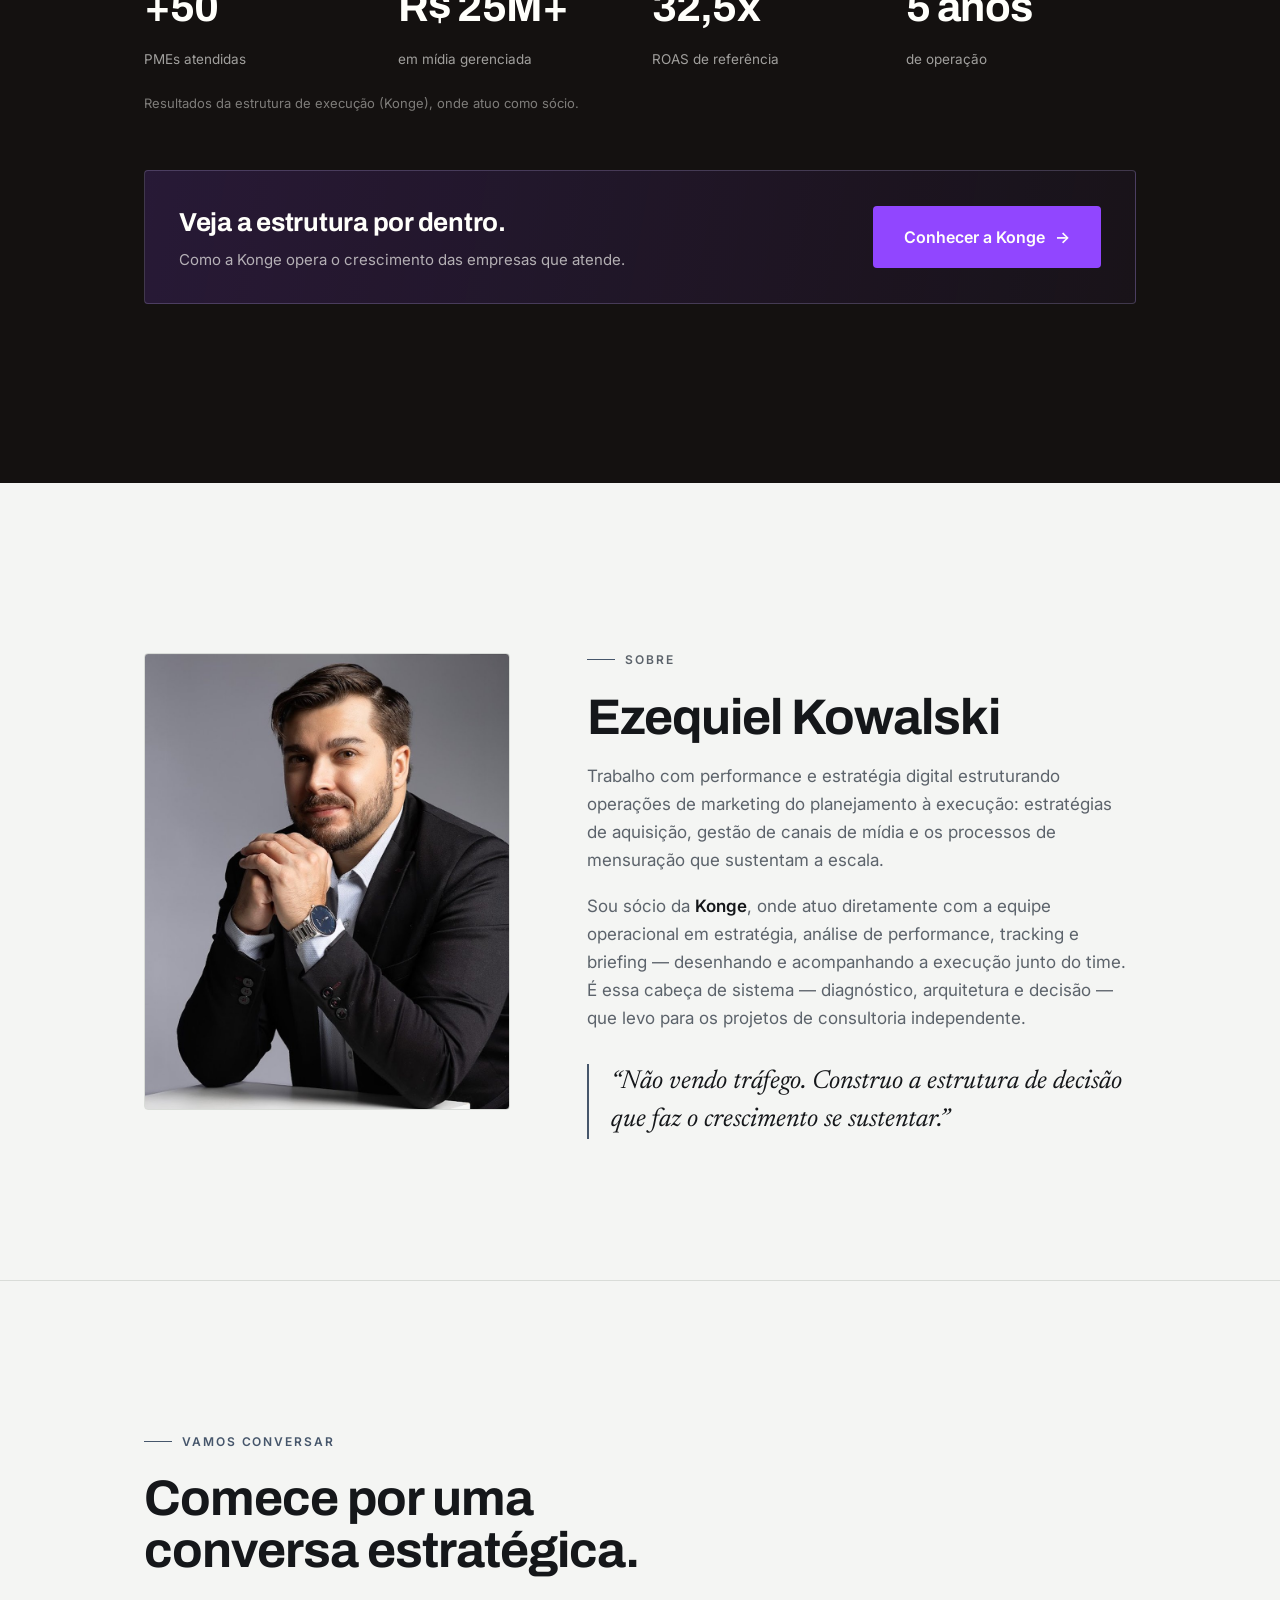
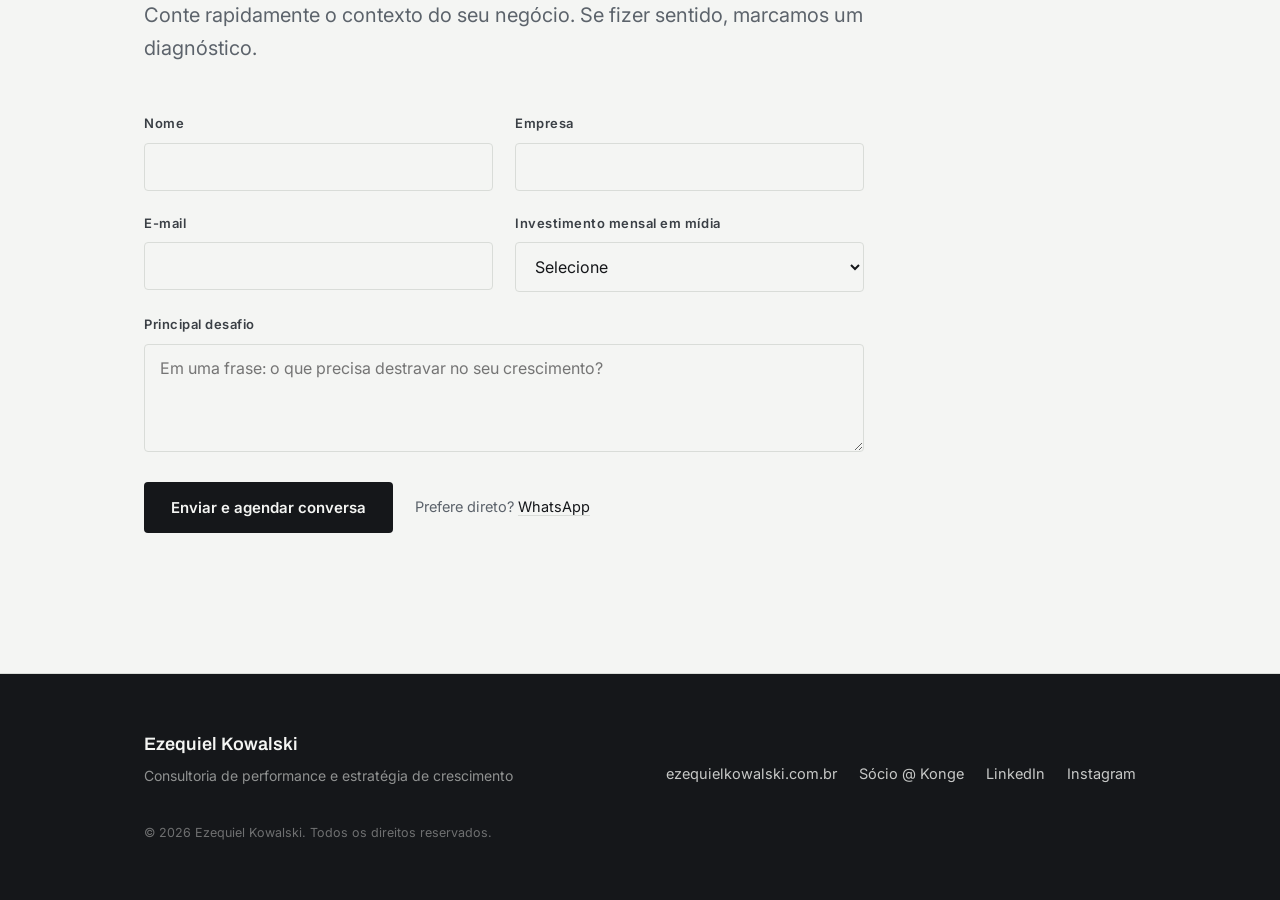
==== commit 510fcf4f: "Add files via upload" ====
--- a/index.html
+++ b/index.html
@@ -47,6 +47,7 @@
       <nav class="nav__links" aria-label="Navegação principal">
         <a href="#metodo">Como trabalho</a>
         <a href="#atuacao">Atuação</a>
+        <a href="#ia">IA aplicada</a>
         <a href="#konge">Estrutura</a>
         <a href="#sobre">Sobre</a>
         <a class="nav__cta" href="#contato">Conversar</a>
@@ -61,6 +62,7 @@
     <nav class="nav__mobile" id="menu-mobile" aria-label="Navegação mobile">
       <a href="#metodo">Como trabalho</a>
       <a href="#atuacao">Atuação</a>
+      <a href="#ia">IA aplicada</a>
       <a href="#konge">Estrutura</a>
       <a href="#sobre">Sobre</a>
       <a href="#contato">Conversar</a>
@@ -212,6 +214,45 @@
             </div>
           </li>
         </ul>
+      </div>
+    </section>
+
+    <!-- ============================================================
+         IA APLICADA  —  infraestrutura para performance (eixo pessoal)
+    ============================================================ -->
+    <section class="section ia" id="ia">
+      <div class="wrap">
+        <p class="eyebrow">IA aplicada à performance</p>
+        <h2 class="section__title">IA como infraestrutura, não como atalho.</h2>
+        <p class="section__lead">
+          Fora do hype de automação genérica e infoproduto. O que eu construo é a infraestrutura que
+          conecta dados, tracking e decisão — usando IA de fronteira para a operação de performance
+          decidir melhor e mais rápido.
+        </p>
+
+        <div class="grid-3 ia__grid">
+          <article class="card">
+            <p class="card__kicker">Integrações</p>
+            <h3 class="card__title">Integrações para performance</h3>
+            <p>Conectar plataformas, dados e ferramentas num fluxo único — do criativo ao resultado, sem pontos cegos.</p>
+          </article>
+          <article class="card">
+            <p class="card__kicker">Implementação</p>
+            <h3 class="card__title">Processos com IA no dia a dia</h3>
+            <p>Desenhar como o time opera com IA na prática: briefing, análise, leitura de dados e direção.</p>
+          </article>
+          <article class="card">
+            <p class="card__kicker">Decisão</p>
+            <h3 class="card__title">Assessoria e tomada de decisão</h3>
+            <p>IA aplicada a diagnóstico e estratégia — onde investir, o que priorizar e o que cortar.</p>
+          </article>
+        </div>
+
+        <p class="ia__note">
+          Construído sobre o <strong>Claude</strong>, a IA que uso do estratégico ao operacional —
+          e que já levei a times em treinamentos, workshops e consultorias.
+          <a href="#contato" class="ia__link">Falar sobre um projeto →</a>
+        </p>
       </div>
     </section>
 
@@ -306,9 +347,10 @@
             de mensuração que sustentam a escala.
           </p>
           <p>
-            Sou sócio da <strong>Konge</strong>, onde lidero a operação de mídia paga de um dos squads e o
-            braço técnico de tracking e tecnologia. É essa cabeça de sistema — diagnóstico, arquitetura e
-            decisão — que levo para os projetos de consultoria independente.
+            Sou sócio da <strong>Konge</strong>, onde atuo diretamente com a equipe operacional em
+            estratégia, análise de performance, tracking e briefing — desenhando e acompanhando a
+            execução junto do time. É essa cabeça de sistema — diagnóstico, arquitetura e decisão —
+            que levo para os projetos de consultoria independente.
           </p>
           <p class="sobre__quote">
             “Não vendo tráfego. Construo a estrutura de decisão que faz o crescimento se sustentar.”
--- a/style.css
+++ b/style.css
@@ -209,6 +209,15 @@
 }
 .card__title { font-family: var(--font-display); font-weight: 600; font-size: 20px; margin: 16px 0 12px; letter-spacing: -0.01em; }
 .card p { color: var(--graphite); font-size: 15.5px; }
+.card__kicker { font-size: 11px; font-weight: 600; letter-spacing: 0.16em; text-transform: uppercase; color: var(--slate); }
+.card__kicker + .card__title { margin-top: 14px; }
+
+/* Seção IA */
+.ia__grid { margin-top: 48px; }
+.ia__note { margin-top: 36px; font-size: 16px; color: var(--graphite); max-width: 70ch; }
+.ia__note strong { color: var(--ink); font-weight: 600; }
+.ia__link { display: inline-block; margin-left: 6px; font-weight: 600; color: var(--ink); border-bottom: 2px solid var(--slate); padding-bottom: 1px; white-space: nowrap; }
+.ia__link:hover { color: var(--slate); }
 
 /* ---- Método (passos) ---- */
 .steps { margin-top: 56px; border-top: 1px solid var(--hairline); }
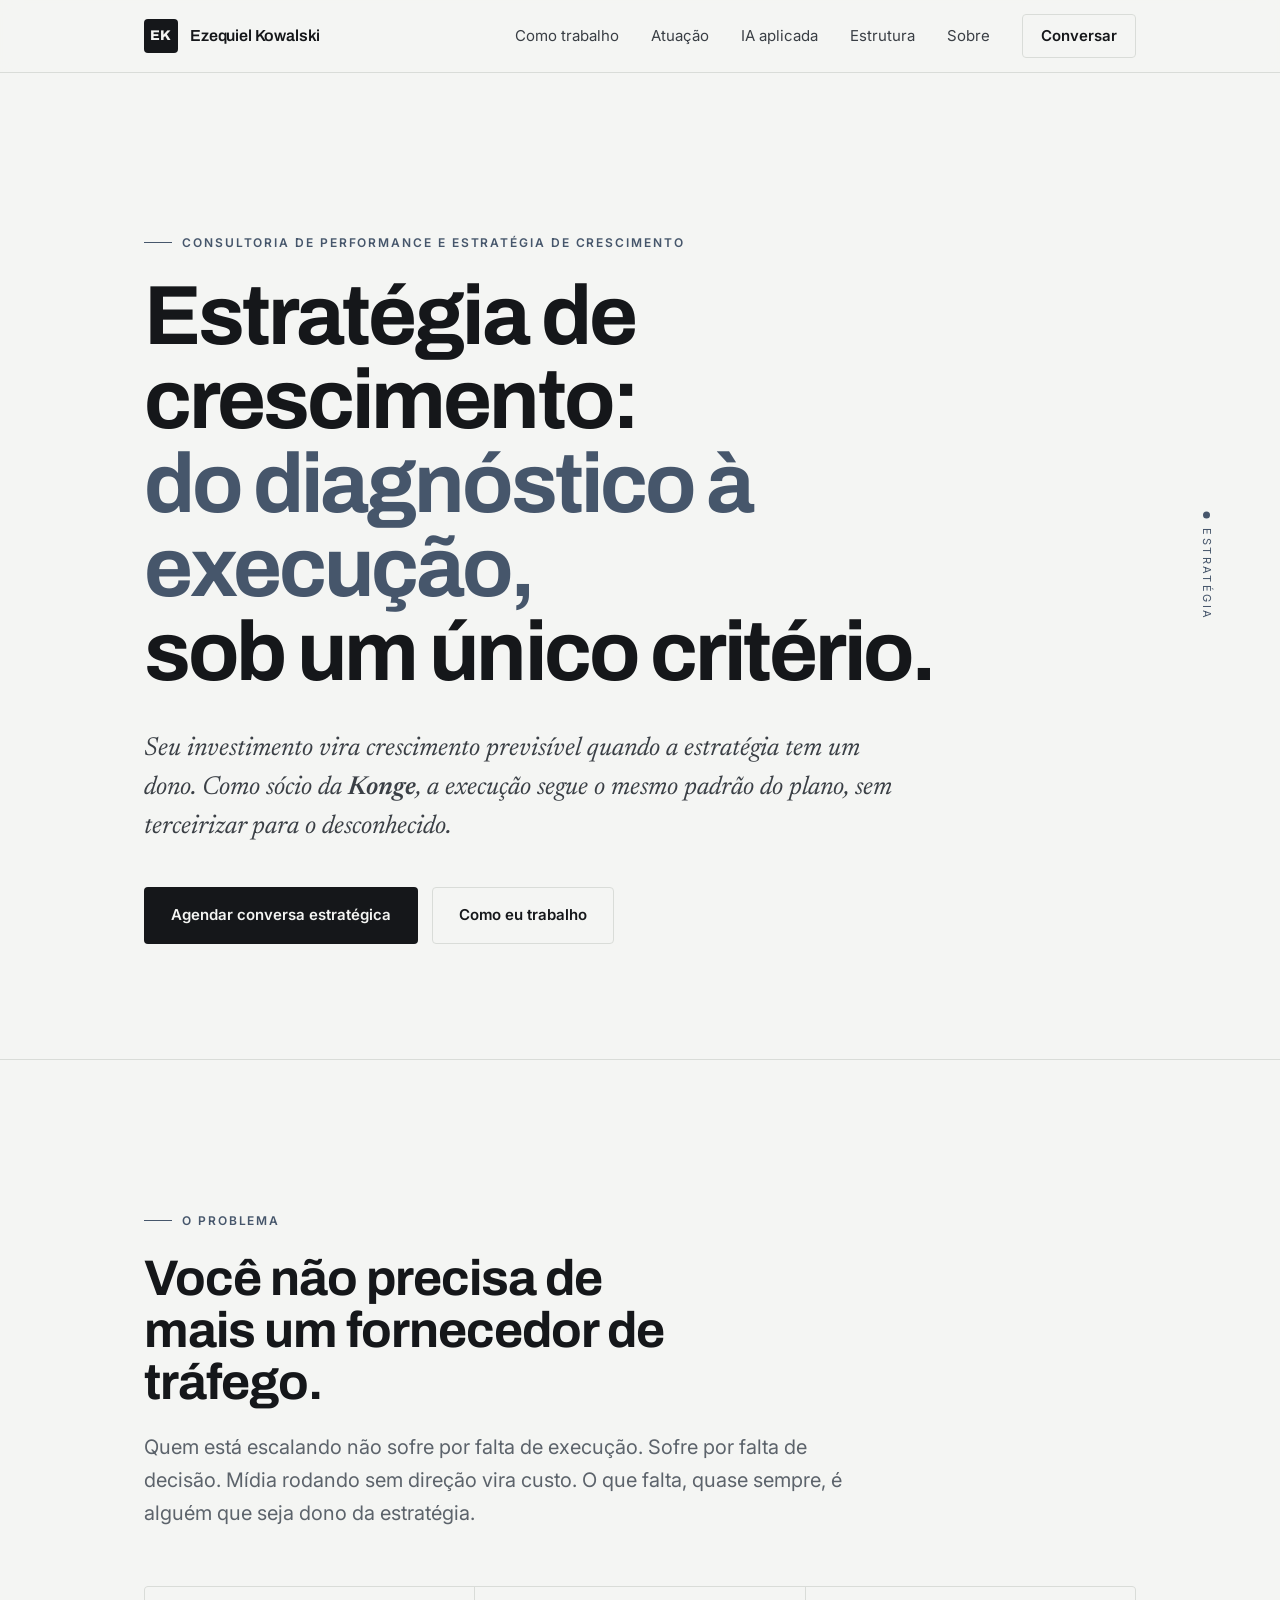
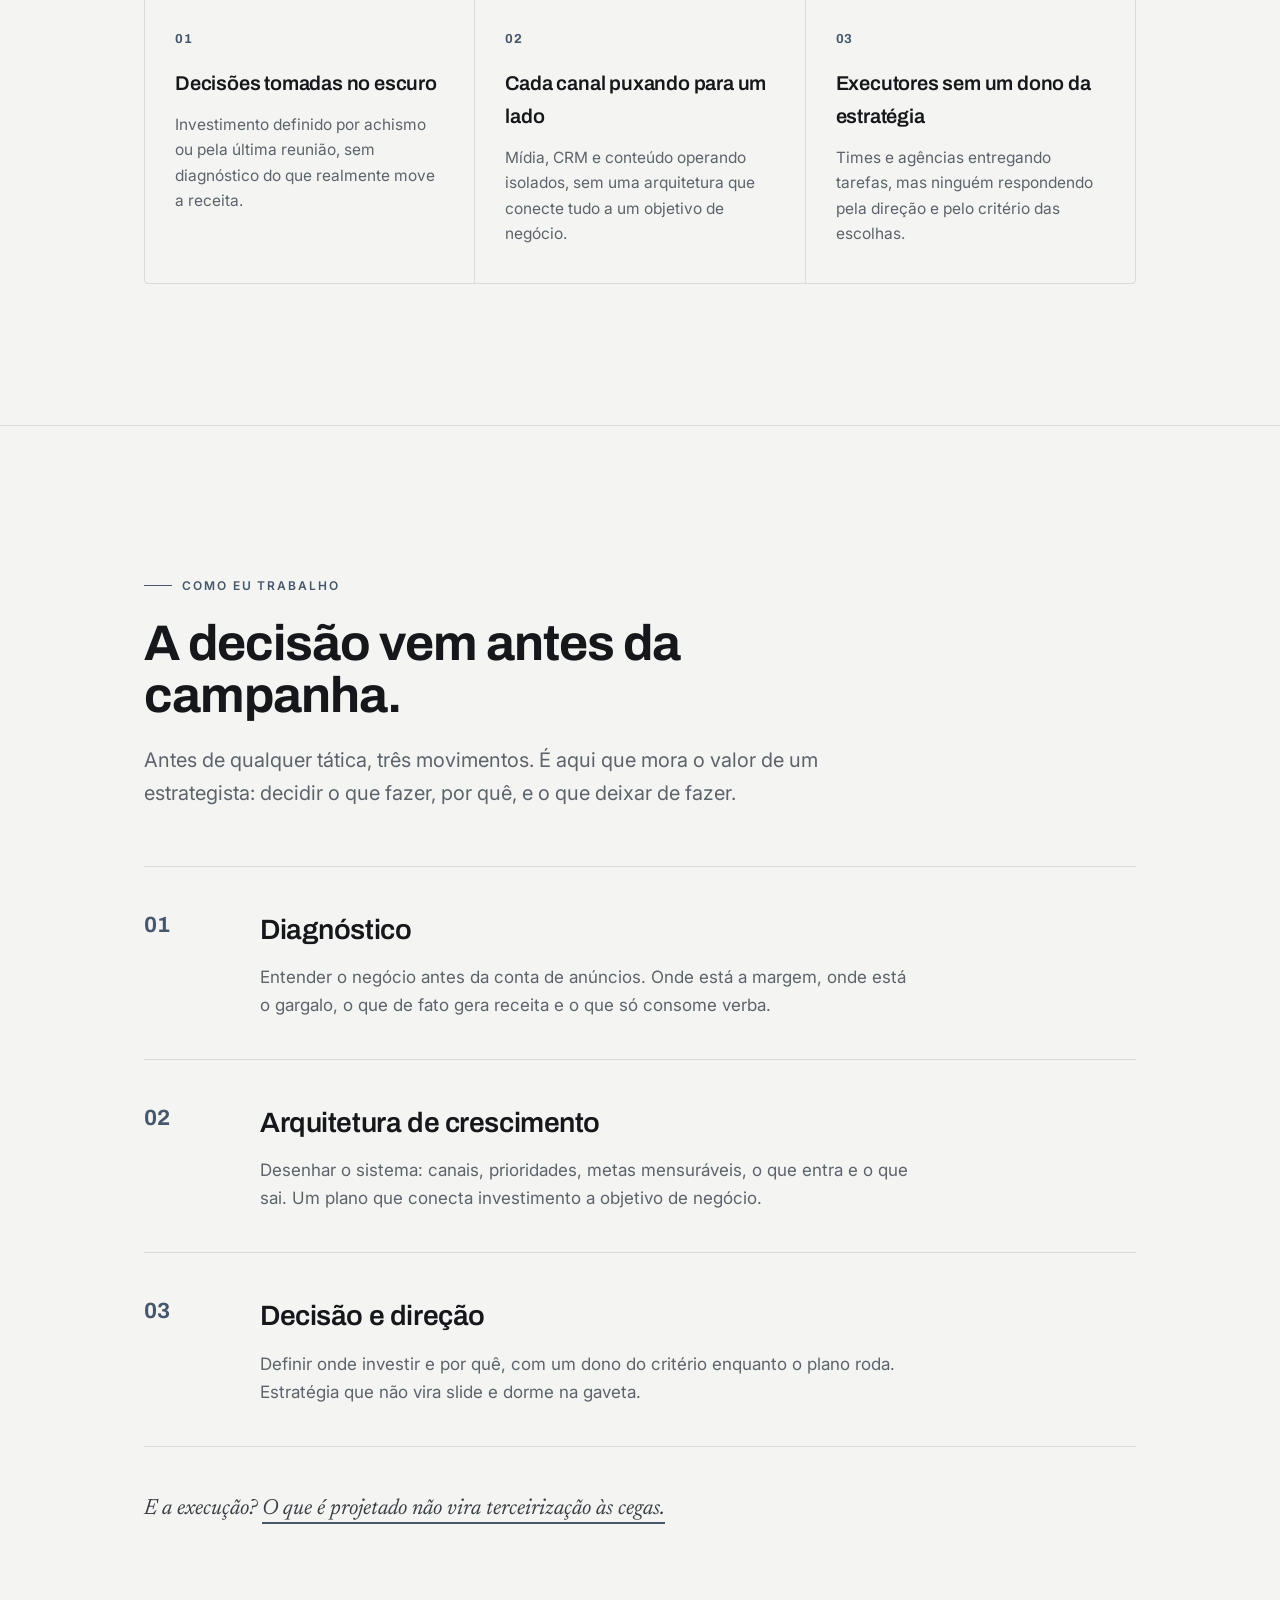
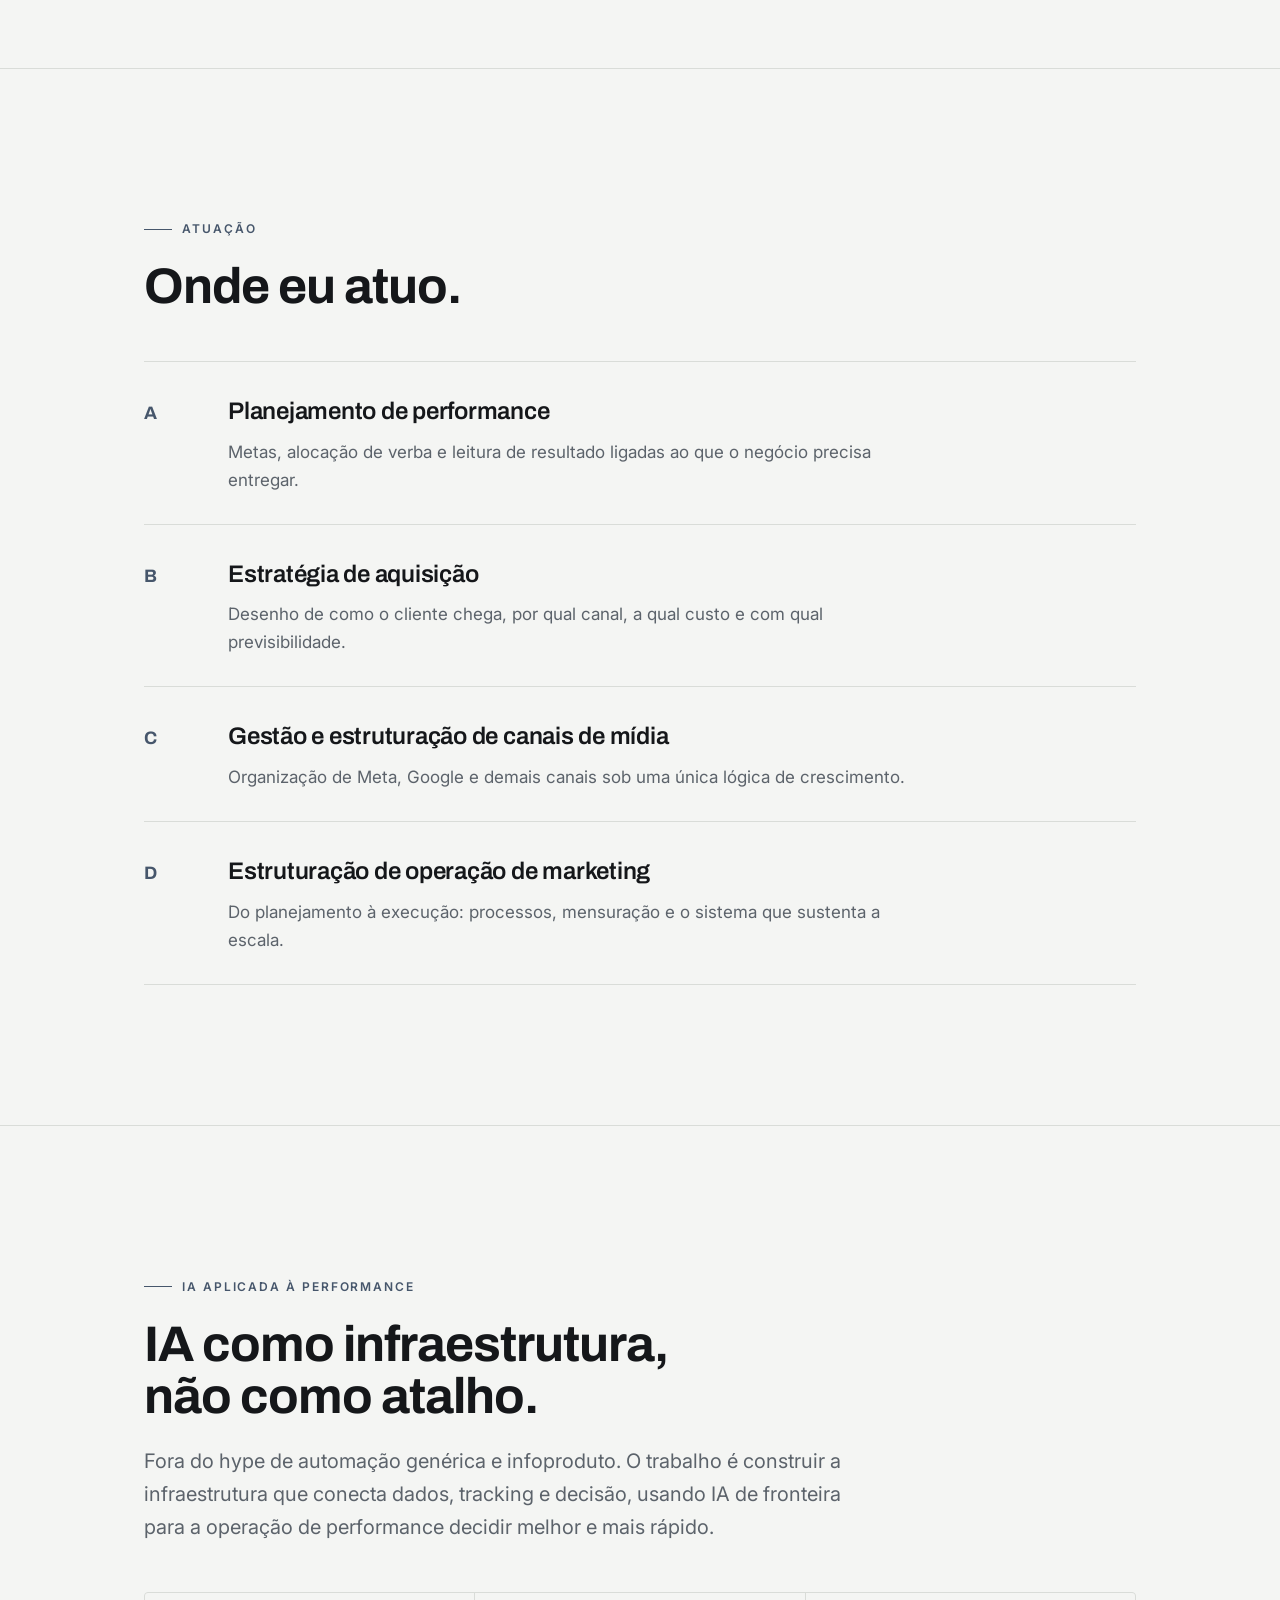
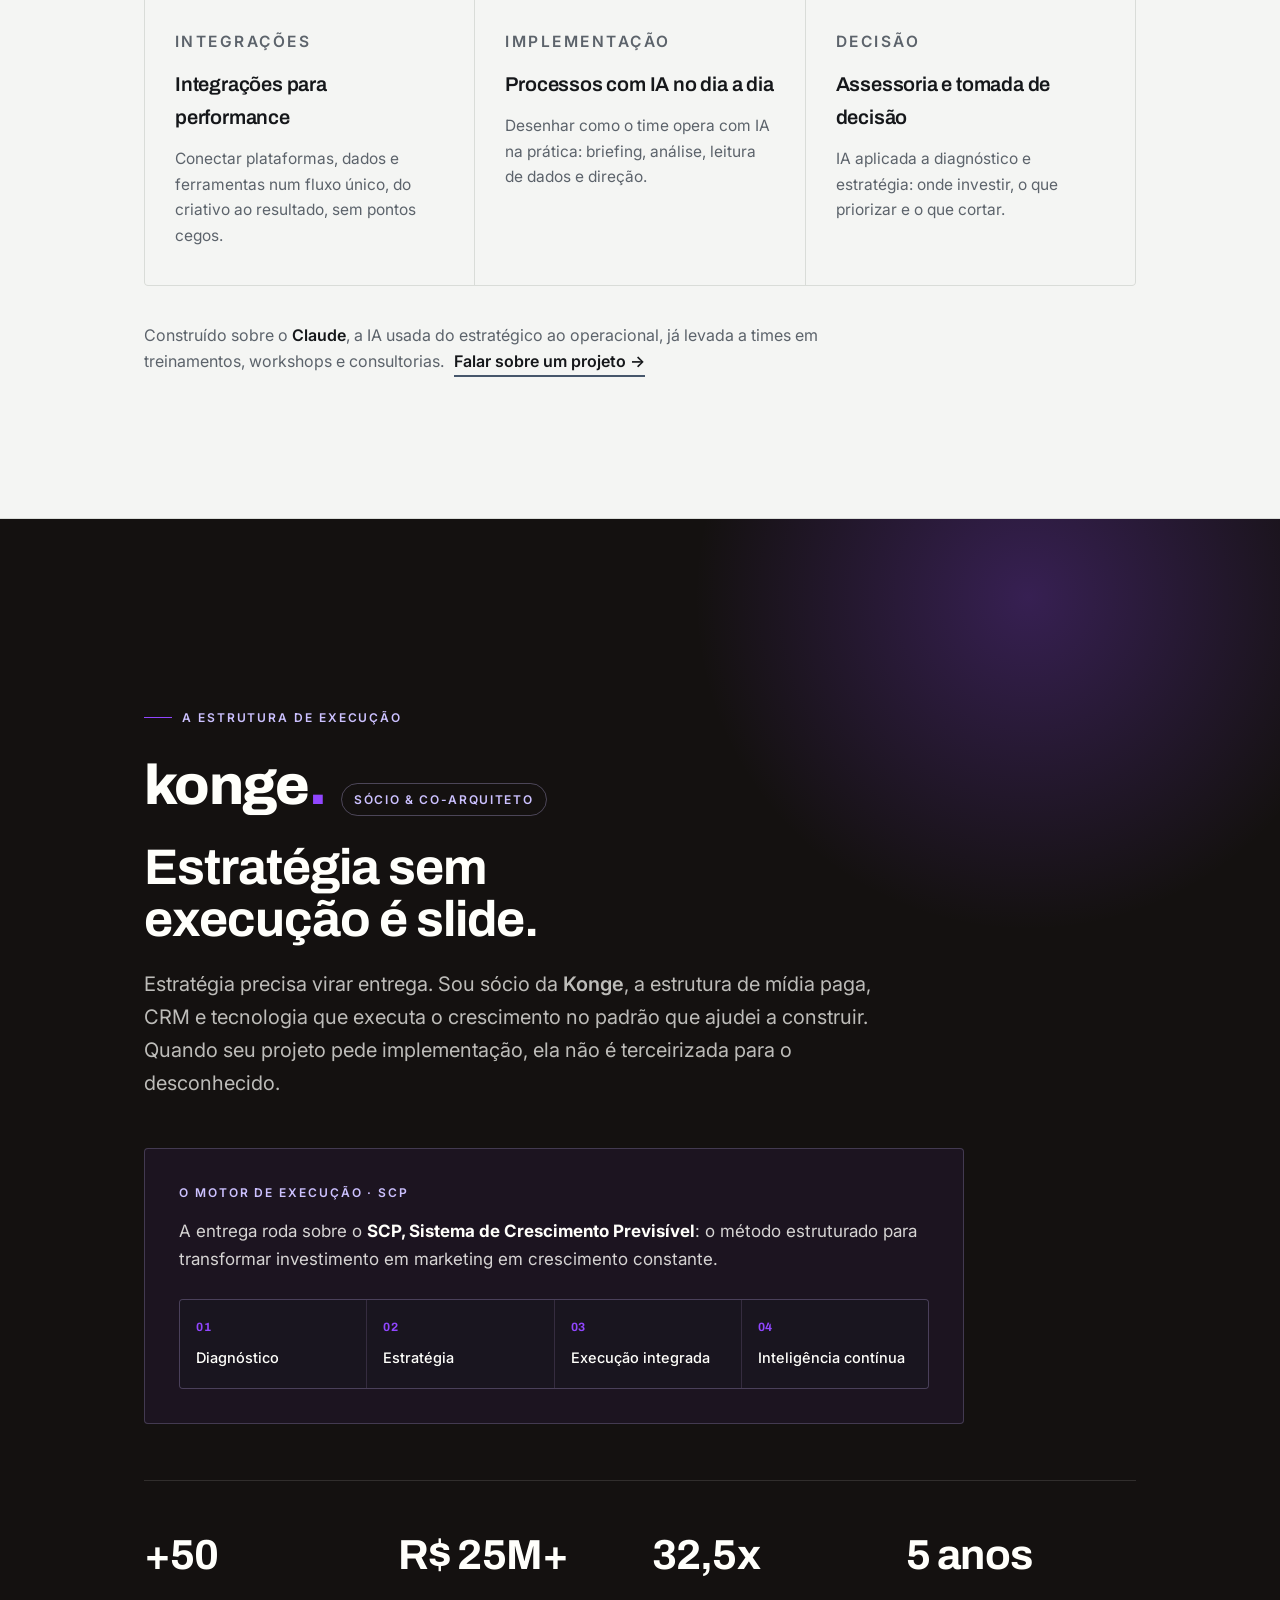
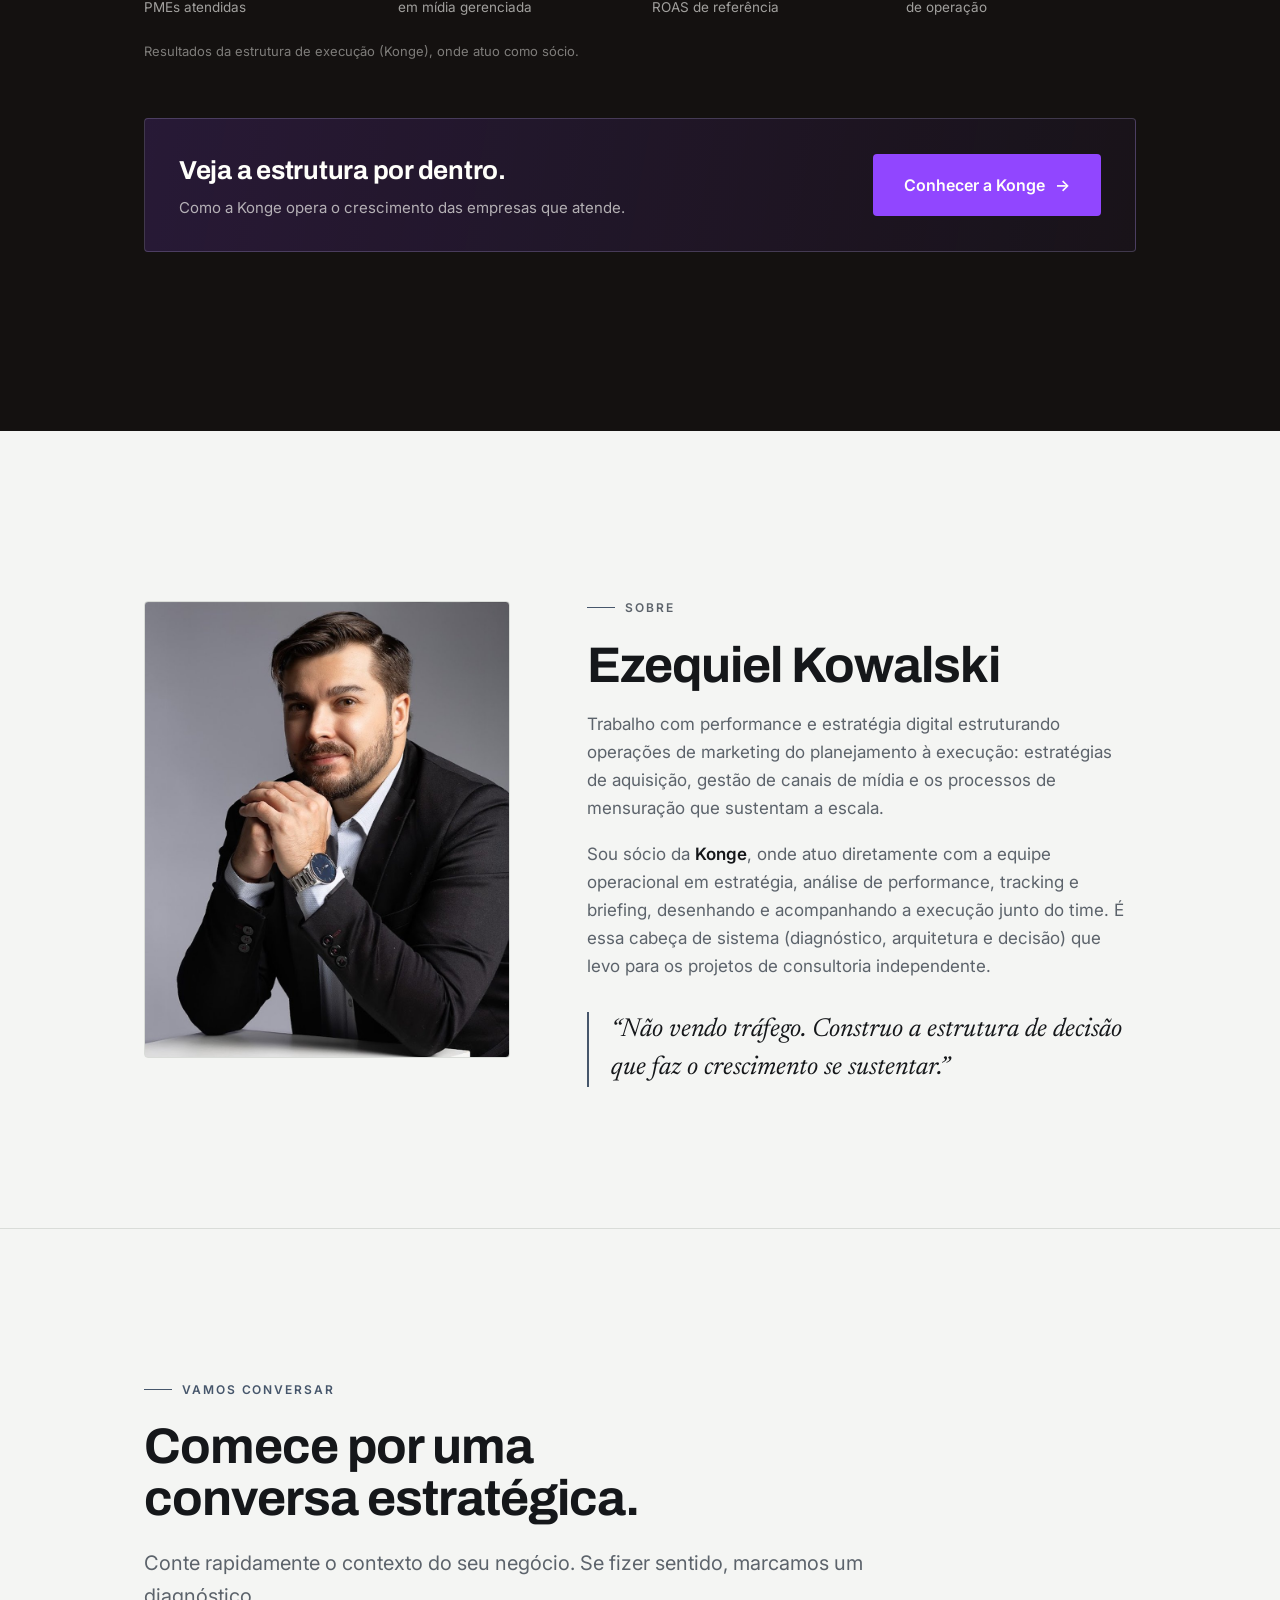
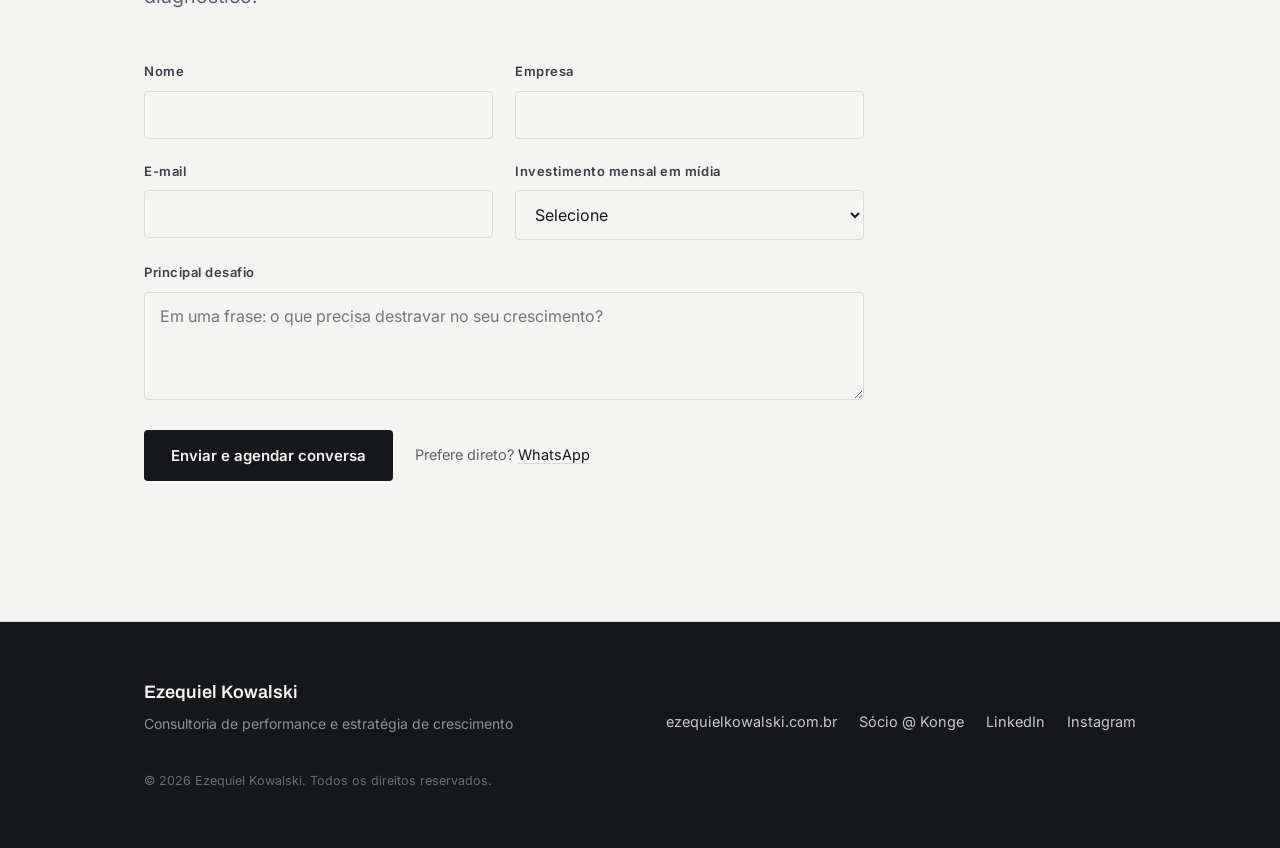
==== commit de37c7b6: "Refine meta descriptions and content for clarity" ====
--- a/index.html
+++ b/index.html
@@ -5,22 +5,57 @@
   <meta name="viewport" content="width=device-width, initial-scale=1.0" />
 
   <!-- ============================================================
-       META / SEO  —  edite título, descrição e domínio aqui
+       META / SEO  —  título, descrição e compartilhamento
+       Edite os textos aqui se quiser mudar como o site aparece no Google.
   ============================================================ -->
-  <title>Ezequiel Kowalski — Consultoria de performance e estratégia de crescimento</title>
-  <meta name="description" content="Estratégia de crescimento do diagnóstico à execução, sob um único critério. Consultoria independente em performance, aquisição e estruturação de operações de marketing." />
+  <title>Ezequiel Kowalski | Consultor de Performance e Crescimento</title>
+  <meta name="description" content="Ezequiel Kowalski, consultor de performance e estratégia de crescimento. Do diagnóstico à execução, com infraestrutura de IA aplicada à performance." />
+  <meta name="author" content="Ezequiel Kowalski" />
+  <meta name="robots" content="index, follow, max-image-preview:large" />
+  <meta name="theme-color" content="#15171A" />
   <link rel="canonical" href="https://ezequielkowalski.com.br/" />
 
-  <!-- Open Graph (compartilhamento em redes/WhatsApp) -->
+  <!-- Open Graph (Facebook, LinkedIn, WhatsApp) -->
   <meta property="og:type" content="website" />
-  <meta property="og:title" content="Ezequiel Kowalski — Estratégia de crescimento" />
-  <meta property="og:description" content="Do diagnóstico à execução, sob um único critério." />
+  <meta property="og:site_name" content="Ezequiel Kowalski" />
+  <meta property="og:title" content="Ezequiel Kowalski | Consultor de Performance e Crescimento" />
+  <meta property="og:description" content="Estratégia de crescimento do diagnóstico à execução, sob um único critério, com IA aplicada à performance." />
   <meta property="og:url" content="https://ezequielkowalski.com.br/" />
-  <meta property="og:image" content="https://ezequielkowalski.com.br/assets/og-image.png" />
+  <meta property="og:image" content="https://ezequielkowalski.com.br/og-image.png" />
+  <meta property="og:image:width" content="1200" />
+  <meta property="og:image:height" content="630" />
   <meta property="og:locale" content="pt_BR" />
+
+  <!-- Twitter / X -->
   <meta name="twitter:card" content="summary_large_image" />
+  <meta name="twitter:title" content="Ezequiel Kowalski | Consultor de Performance e Crescimento" />
+  <meta name="twitter:description" content="Estratégia de crescimento do diagnóstico à execução, com IA aplicada à performance." />
+  <meta name="twitter:image" content="https://ezequielkowalski.com.br/og-image.png" />
 
   <link rel="icon" type="image/svg+xml" href="favicon.svg" />
+
+  <!-- Dados estruturados: ajudam o Google a entender quem você é -->
+  <script type="application/ld+json">
+  {
+    "@context": "https://schema.org",
+    "@type": "Person",
+    "name": "Ezequiel Kowalski",
+    "url": "https://ezequielkowalski.com.br/",
+    "image": "https://ezequielkowalski.com.br/ezequiel.jpg",
+    "jobTitle": "Consultor de Performance e Estratégia de Crescimento",
+    "description": "Consultor de performance e estratégia digital. Do diagnóstico à execução, com infraestrutura de IA aplicada à performance.",
+    "knowsAbout": ["Marketing de Performance", "Estratégia de Crescimento", "Mídia Paga", "Tracking", "Aquisição", "IA aplicada ao marketing"],
+    "worksFor": {
+      "@type": "Organization",
+      "name": "Konge",
+      "url": "https://www.konge.com.br/"
+    },
+    "sameAs": [
+      "https://www.linkedin.com/in/ezequielkc/",
+      "https://www.instagram.com/ezequielkowalski/"
+    ]
+  }
+  </script>
 
   <!-- Fontes -->
   <link rel="preconnect" href="https://fonts.googleapis.com" />
@@ -78,14 +113,14 @@
         <p class="eyebrow reveal">Consultoria de performance e estratégia de crescimento</p>
 
         <h1 class="hero__title reveal">
-          Estratégia de crescimento —<br class="hero__br" />
+          Estratégia de crescimento:<br class="hero__br" />
           <span class="hero__title-accent">do diagnóstico à execução,</span><br class="hero__br" />
           sob um único critério.
         </h1>
 
         <p class="hero__lead reveal">
-          Eu desenho o sistema que transforma seu investimento em crescimento previsível.
-          E, como sócio da <strong>Konge</strong>, garanto que a execução siga o padrão que projetei —
+          Seu investimento vira crescimento previsível quando a estratégia tem um dono.
+          Como sócio da <strong>Konge</strong>, a execução segue o mesmo padrão do plano,
           sem terceirizar para o desconhecido.
         </p>
 
@@ -110,7 +145,7 @@
         <p class="eyebrow">O problema</p>
         <h2 class="section__title">Você não precisa de mais um fornecedor de tráfego.</h2>
         <p class="section__lead">
-          Quem está escalando não sofre por falta de execução — sofre por falta de decisão.
+          Quem está escalando não sofre por falta de execução. Sofre por falta de decisão.
           Mídia rodando sem direção vira custo. O que falta, quase sempre, é alguém que seja dono da estratégia.
         </p>
 
@@ -140,7 +175,7 @@
     <section class="section metodo" id="metodo">
       <div class="wrap">
         <p class="eyebrow">Como eu trabalho</p>
-        <h2 class="section__title">Eu começo pela decisão, não pela campanha.</h2>
+        <h2 class="section__title">A decisão vem antes da campanha.</h2>
         <p class="section__lead">
           Antes de qualquer tática, três movimentos. É aqui que mora o valor de um estrategista:
           decidir o que fazer, por quê, e o que deixar de fazer.
@@ -151,27 +186,27 @@
             <span class="step__num">01</span>
             <div class="step__body">
               <h3 class="step__title">Diagnóstico</h3>
-              <p>Entendo o negócio antes da conta de anúncios. Onde está a margem, onde está o gargalo, o que de fato gera receita — e o que só consome verba.</p>
+              <p>Entender o negócio antes da conta de anúncios. Onde está a margem, onde está o gargalo, o que de fato gera receita e o que só consome verba.</p>
             </div>
           </li>
           <li class="step">
             <span class="step__num">02</span>
             <div class="step__body">
               <h3 class="step__title">Arquitetura de crescimento</h3>
-              <p>Desenho o sistema: canais, prioridades, metas mensuráveis, o que entra e o que sai. Um plano que conecta investimento a objetivo de negócio.</p>
+              <p>Desenhar o sistema: canais, prioridades, metas mensuráveis, o que entra e o que sai. Um plano que conecta investimento a objetivo de negócio.</p>
             </div>
           </li>
           <li class="step">
             <span class="step__num">03</span>
             <div class="step__body">
               <h3 class="step__title">Decisão e direção</h3>
-              <p>Defino onde investir e por quê — e permaneço como dono do critério enquanto o plano roda. Estratégia que não vira slide e dorme na gaveta.</p>
+              <p>Definir onde investir e por quê, com um dono do critério enquanto o plano roda. Estratégia que não vira slide e dorme na gaveta.</p>
             </div>
           </li>
         </ol>
 
         <p class="metodo__bridge">
-          E a execução? <a href="#konge">Eu não terceirizo o que projeto.</a>
+          E a execução? <a href="#konge">O que é projetado não vira terceirização às cegas.</a>
         </p>
       </div>
     </section>
@@ -225,8 +260,8 @@
         <p class="eyebrow">IA aplicada à performance</p>
         <h2 class="section__title">IA como infraestrutura, não como atalho.</h2>
         <p class="section__lead">
-          Fora do hype de automação genérica e infoproduto. O que eu construo é a infraestrutura que
-          conecta dados, tracking e decisão — usando IA de fronteira para a operação de performance
+          Fora do hype de automação genérica e infoproduto. O trabalho é construir a infraestrutura que
+          conecta dados, tracking e decisão, usando IA de fronteira para a operação de performance
           decidir melhor e mais rápido.
         </p>
 
@@ -234,7 +269,7 @@
           <article class="card">
             <p class="card__kicker">Integrações</p>
             <h3 class="card__title">Integrações para performance</h3>
-            <p>Conectar plataformas, dados e ferramentas num fluxo único — do criativo ao resultado, sem pontos cegos.</p>
+            <p>Conectar plataformas, dados e ferramentas num fluxo único, do criativo ao resultado, sem pontos cegos.</p>
           </article>
           <article class="card">
             <p class="card__kicker">Implementação</p>
@@ -244,13 +279,13 @@
           <article class="card">
             <p class="card__kicker">Decisão</p>
             <h3 class="card__title">Assessoria e tomada de decisão</h3>
-            <p>IA aplicada a diagnóstico e estratégia — onde investir, o que priorizar e o que cortar.</p>
+            <p>IA aplicada a diagnóstico e estratégia: onde investir, o que priorizar e o que cortar.</p>
           </article>
         </div>
 
         <p class="ia__note">
-          Construído sobre o <strong>Claude</strong>, a IA que uso do estratégico ao operacional —
-          e que já levei a times em treinamentos, workshops e consultorias.
+          Construído sobre o <strong>Claude</strong>, a IA usada do estratégico ao operacional,
+          já levada a times em treinamentos, workshops e consultorias.
           <a href="#contato" class="ia__link">Falar sobre um projeto →</a>
         </p>
       </div>
@@ -273,7 +308,7 @@
 
         <h2 class="section__title section__title--light">Estratégia sem execução é slide.</h2>
         <p class="section__lead section__lead--light">
-          Por isso eu não dependo de terceiros para entregar o que projeto. Sou sócio da <strong>Konge</strong> —
+          Estratégia precisa virar entrega. Sou sócio da <strong>Konge</strong>,
           a estrutura de mídia paga, CRM e tecnologia que executa o crescimento no padrão que ajudei a construir.
           Quando seu projeto pede implementação, ela não é terceirizada para o desconhecido.
         </p>
@@ -281,8 +316,8 @@
         <div class="engine__scp">
           <p class="engine__scp-eyebrow">O motor de execução · SCP</p>
           <p class="engine__scp-text">
-            A entrega roda sobre o <strong>SCP — Sistema de Crescimento Previsível</strong>:
-            o método que estruturamos para transformar investimento em marketing em crescimento constante.
+            A entrega roda sobre o <strong>SCP, Sistema de Crescimento Previsível</strong>:
+            o método estruturado para transformar investimento em marketing em crescimento constante.
           </p>
           <ul class="scp-pillars" aria-label="Etapas do SCP">
             <li><span class="scp-pillars__n">01</span> Diagnóstico</li>
@@ -348,8 +383,8 @@
           </p>
           <p>
             Sou sócio da <strong>Konge</strong>, onde atuo diretamente com a equipe operacional em
-            estratégia, análise de performance, tracking e briefing — desenhando e acompanhando a
-            execução junto do time. É essa cabeça de sistema — diagnóstico, arquitetura e decisão —
+            estratégia, análise de performance, tracking e briefing, desenhando e acompanhando a
+            execução junto do time. É essa cabeça de sistema (diagnóstico, arquitetura e decisão)
             que levo para os projetos de consultoria independente.
           </p>
           <p class="sobre__quote">
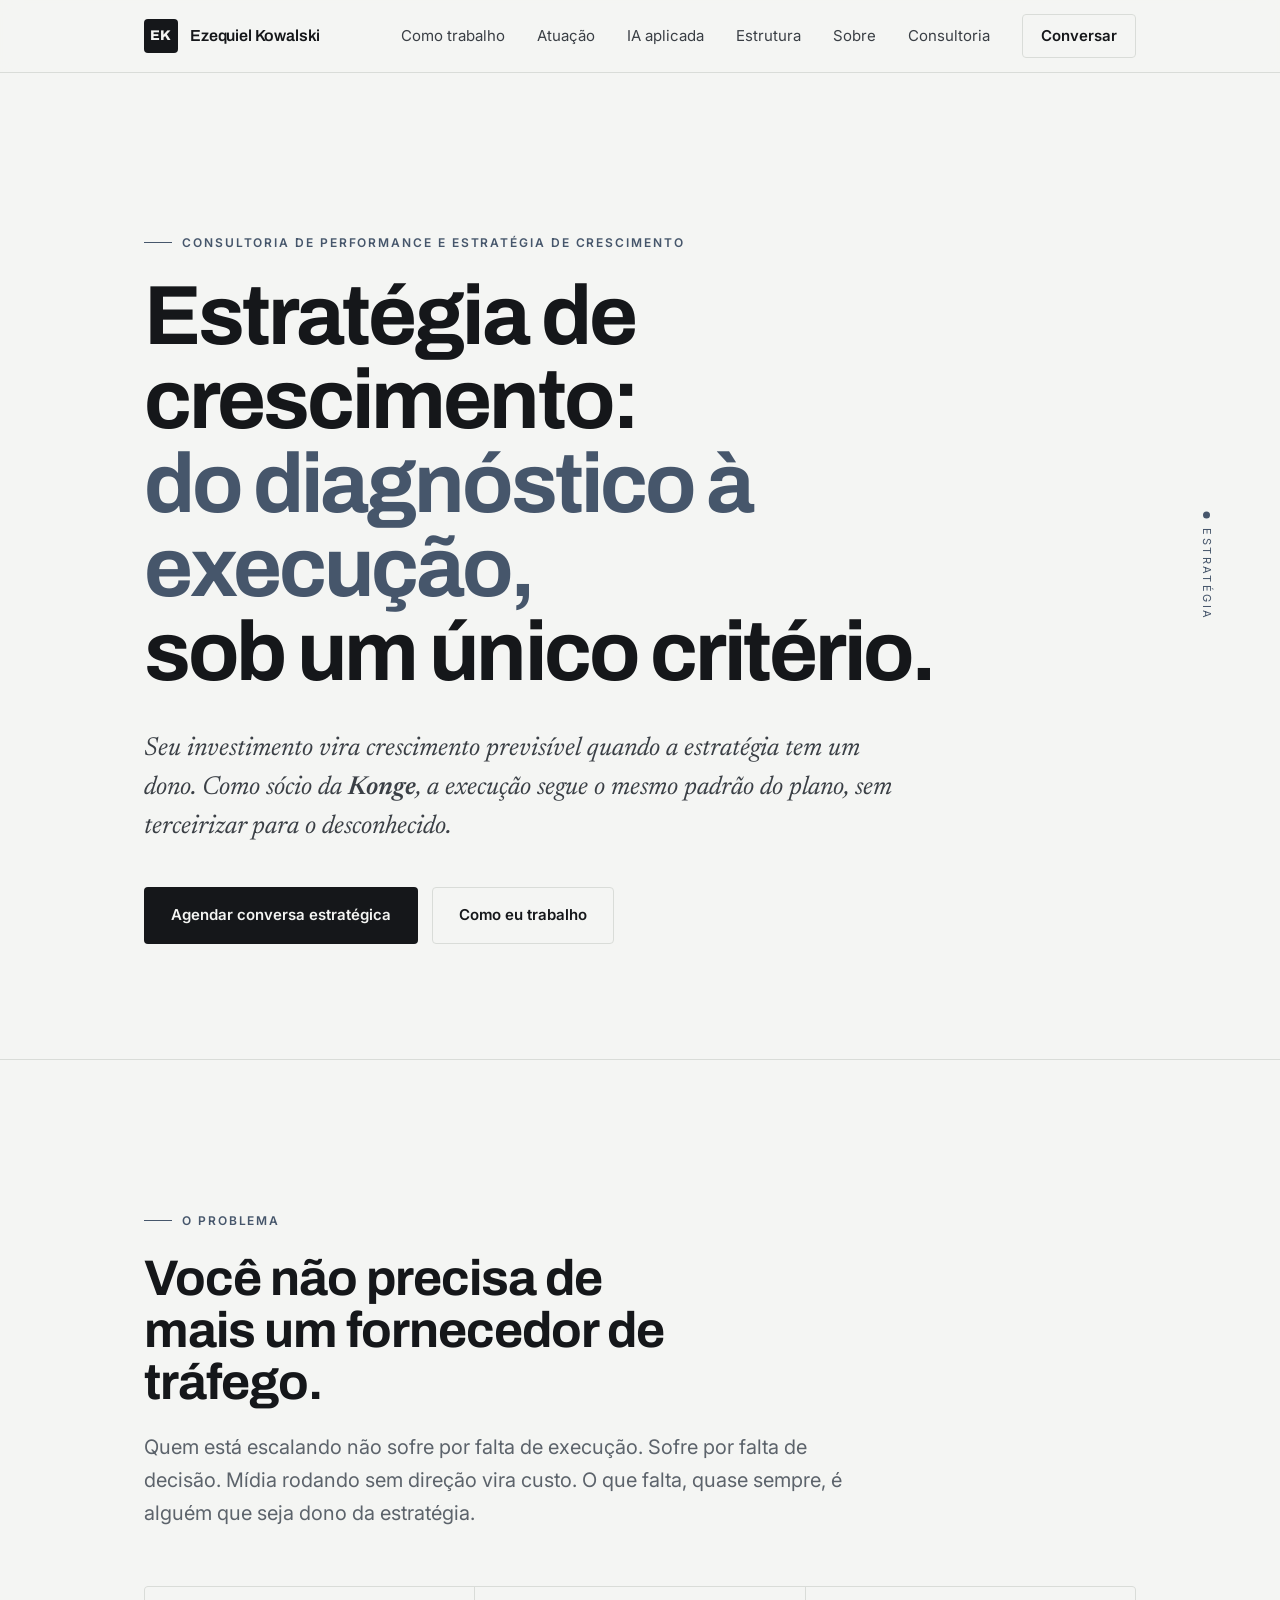
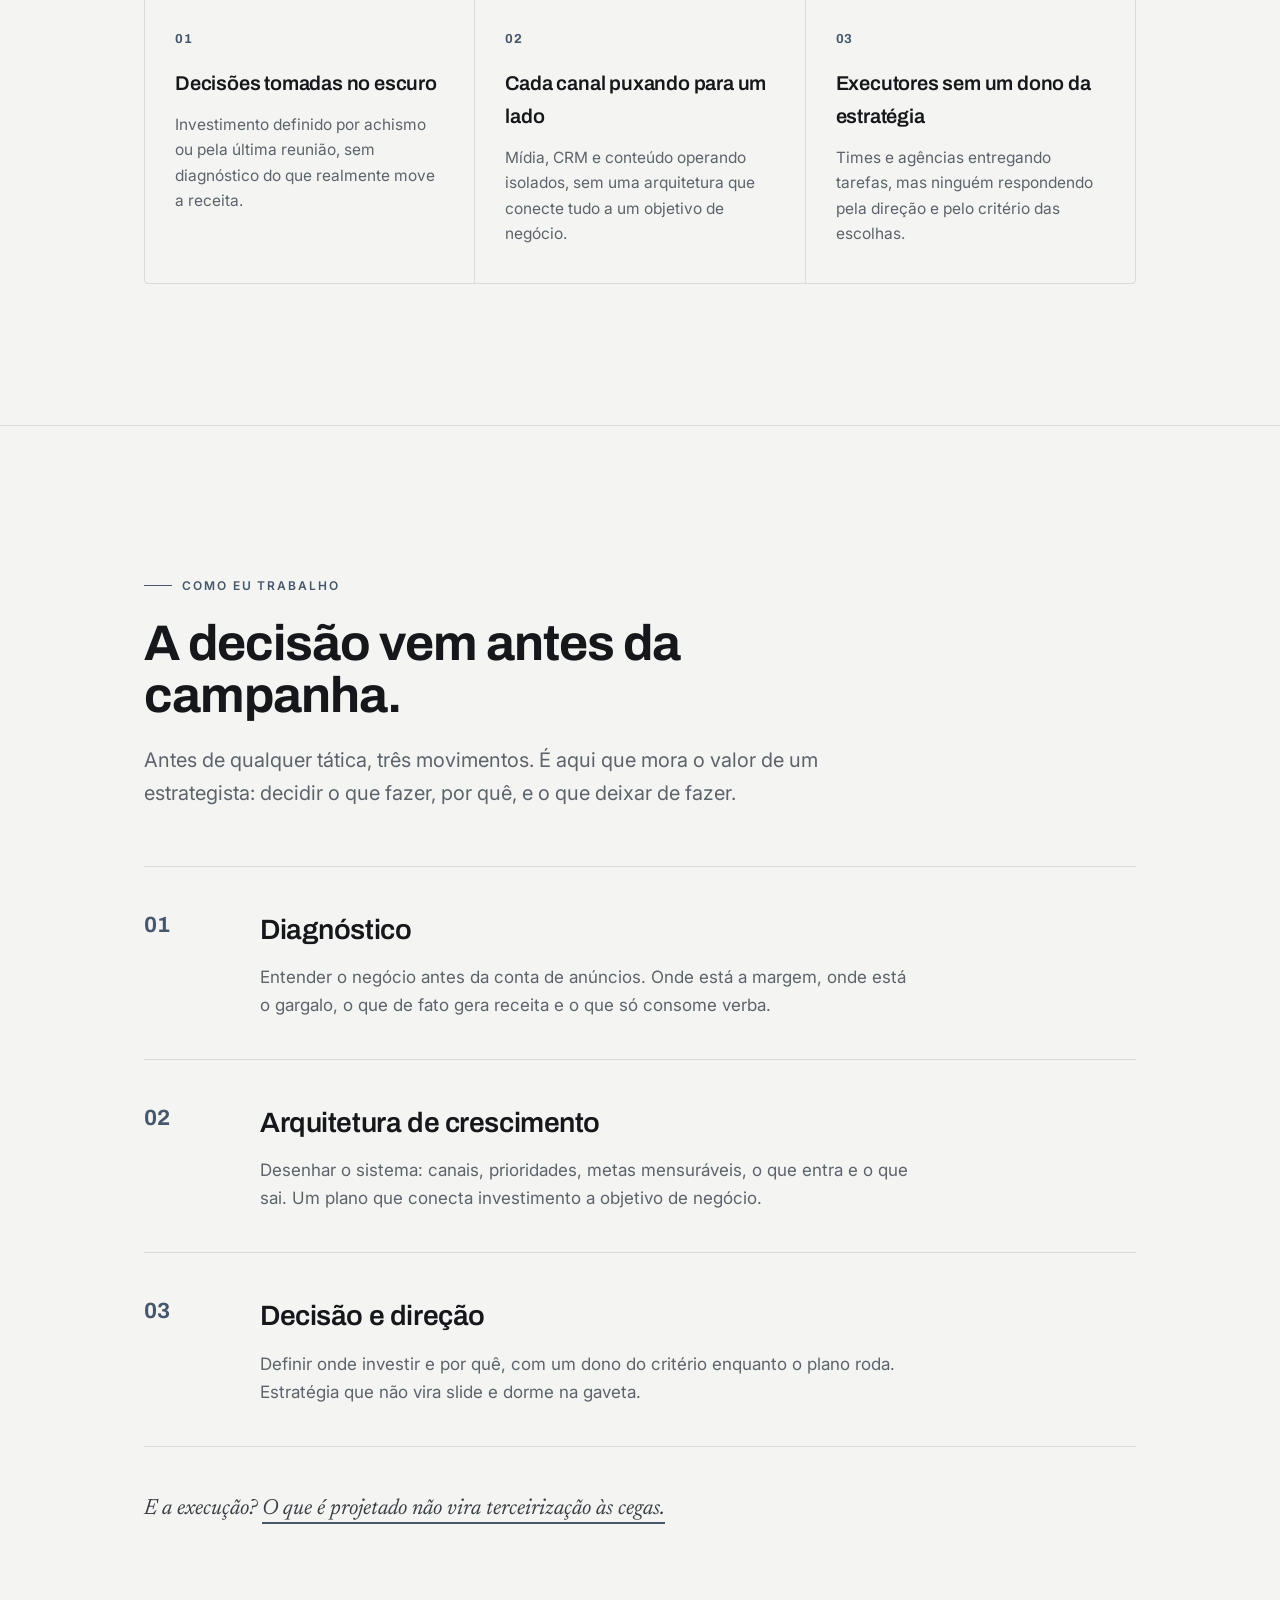
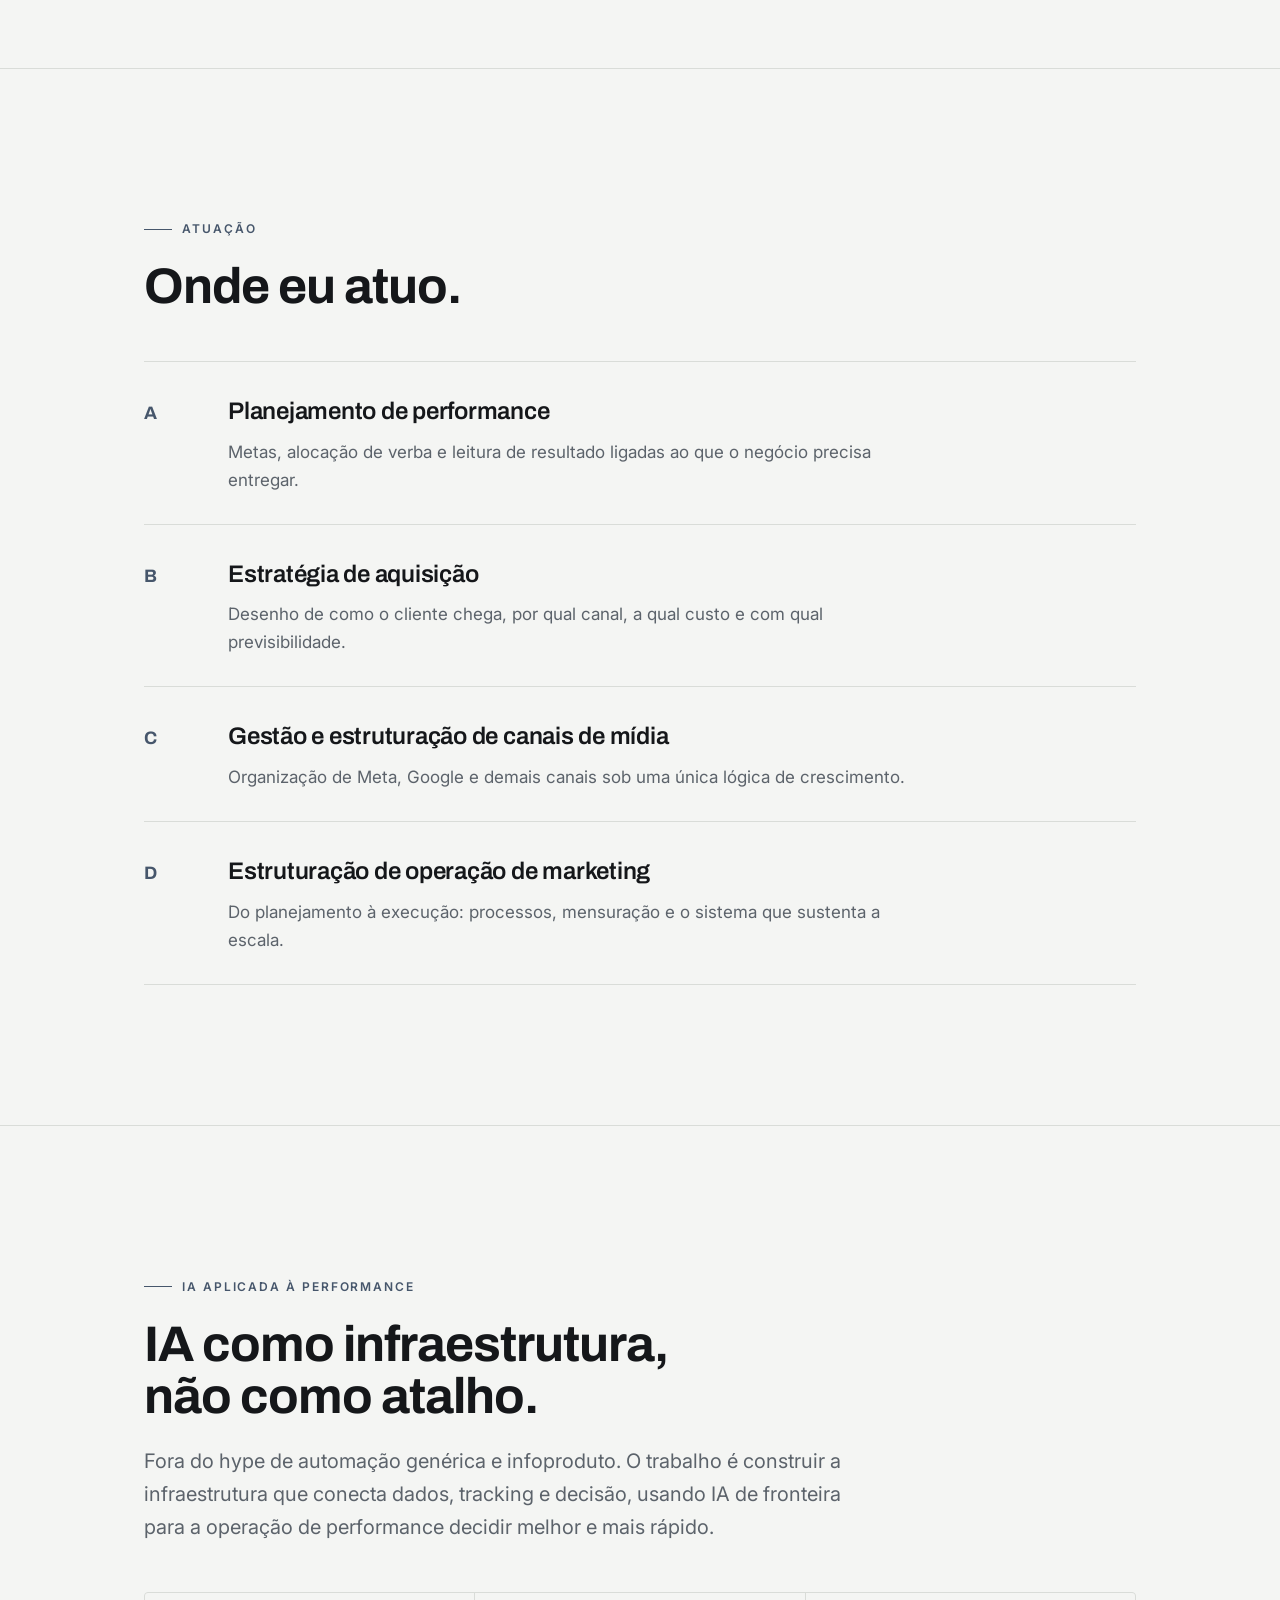
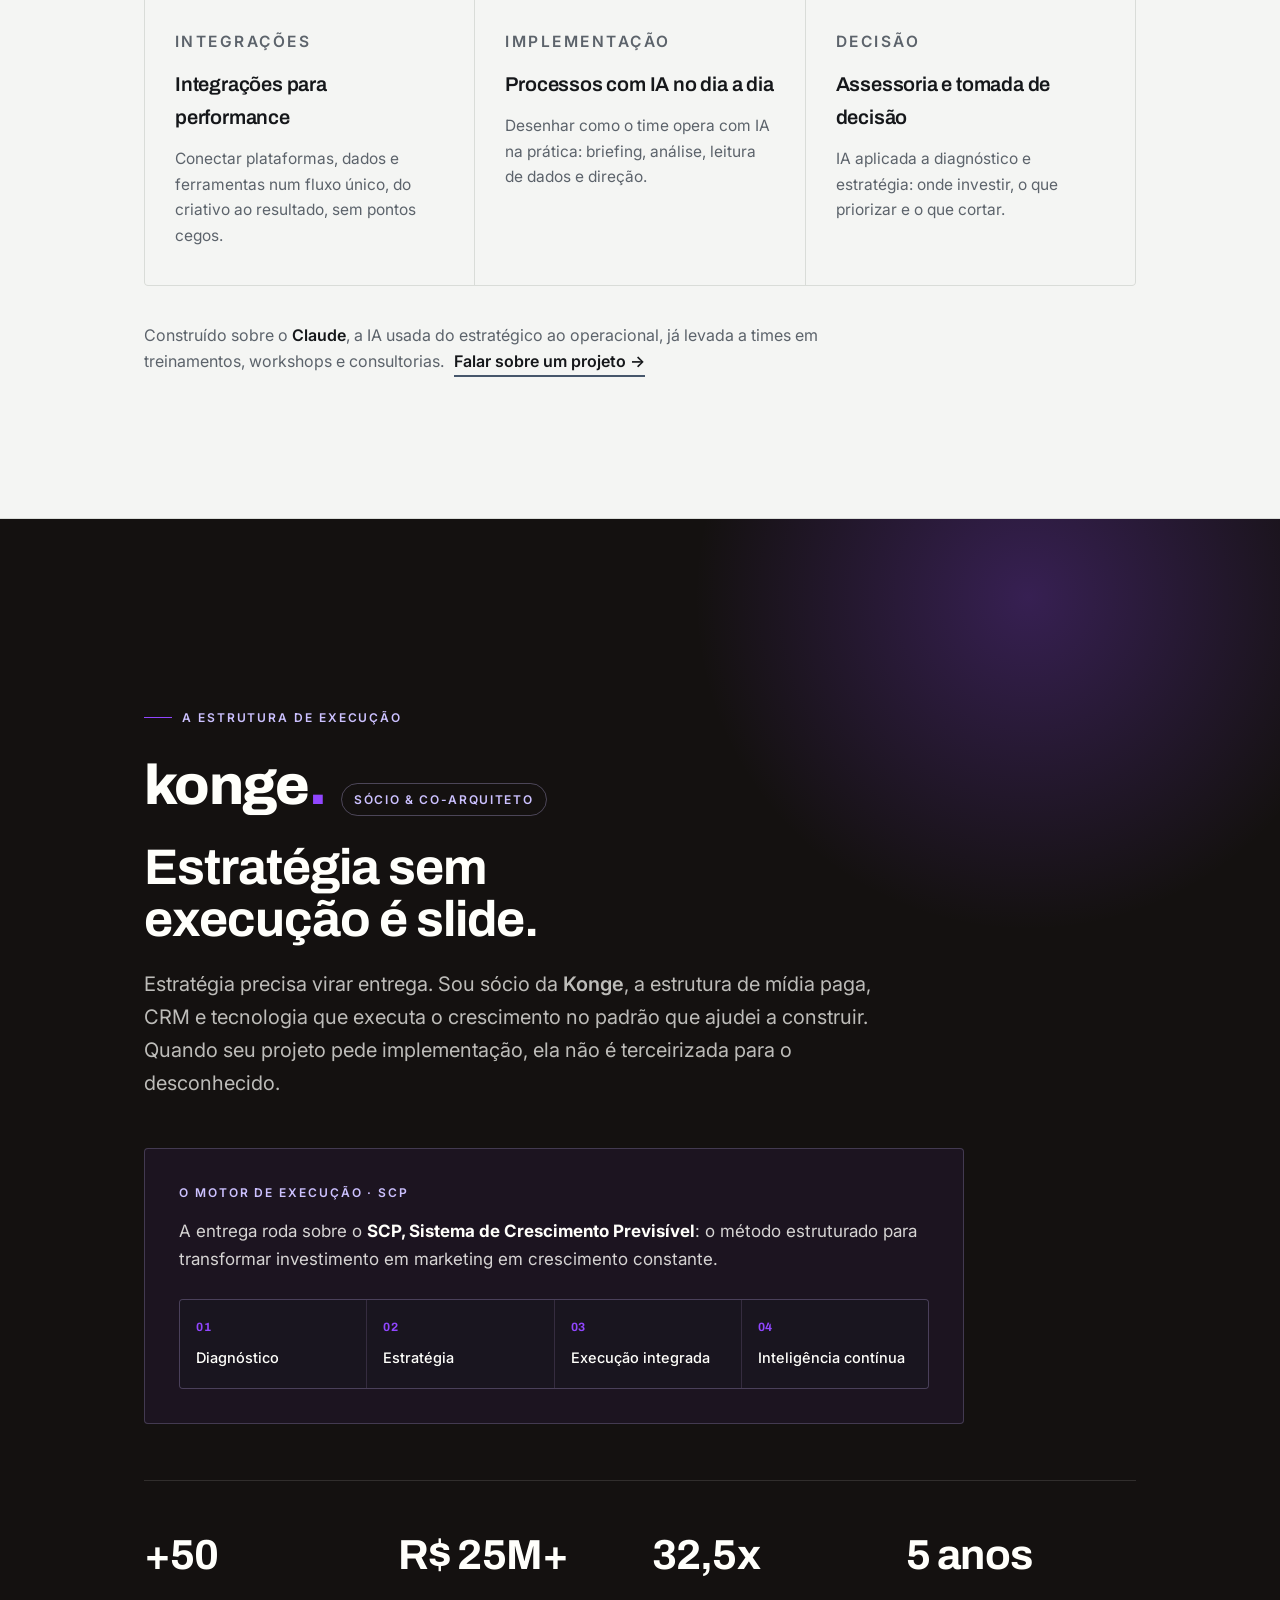
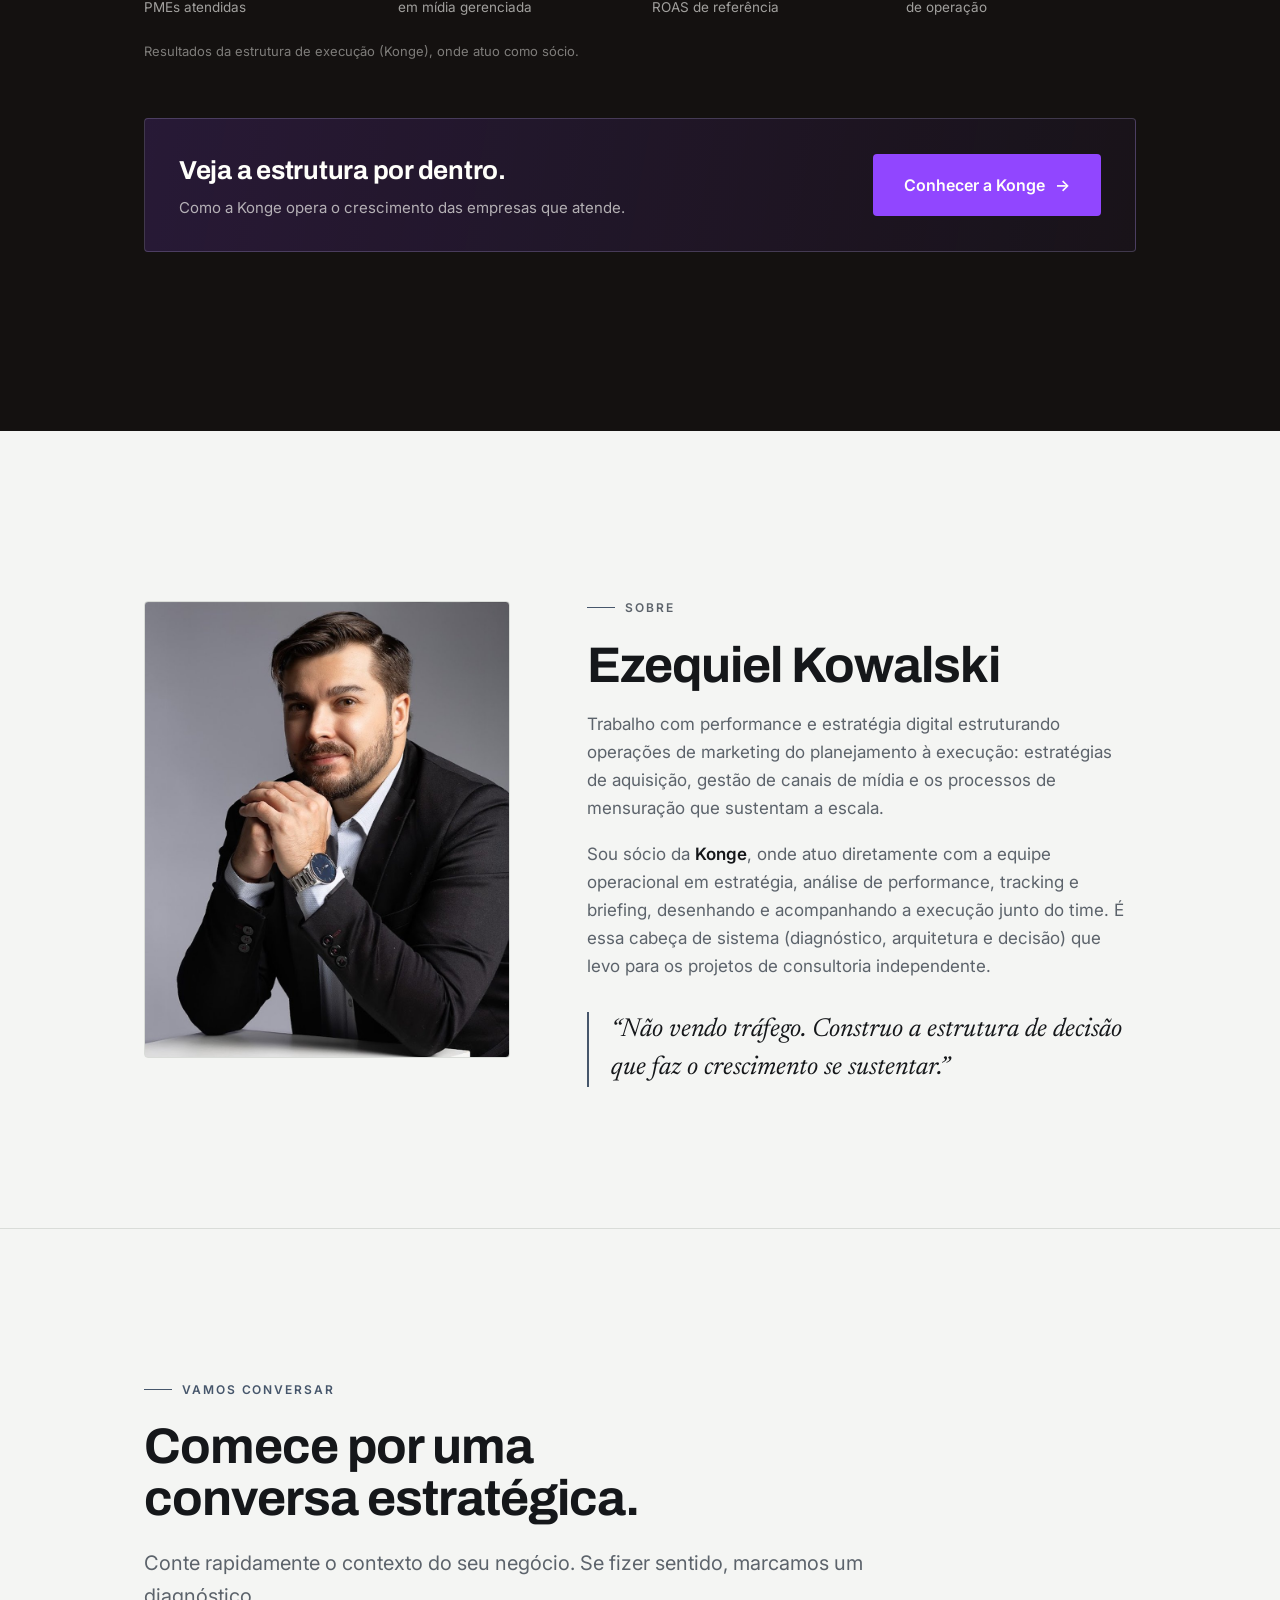
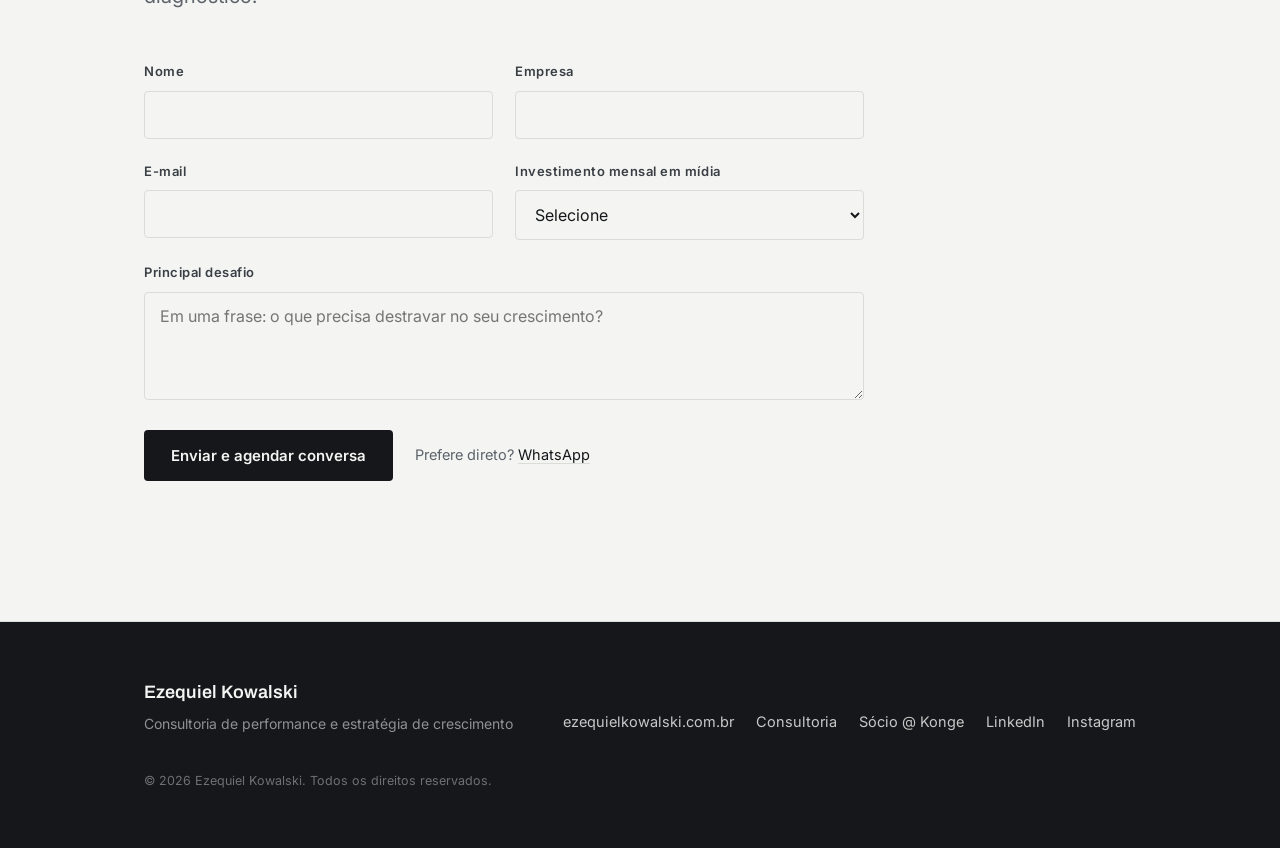
==== commit f8cc6b06: "Add 'Consultoria' link to navigation and footer" ====
--- a/index.html
+++ b/index.html
@@ -85,6 +85,7 @@
         <a href="#ia">IA aplicada</a>
         <a href="#konge">Estrutura</a>
         <a href="#sobre">Sobre</a>
+        <a href="consultoria.html">Consultoria</a>
         <a class="nav__cta" href="#contato">Conversar</a>
       </nav>
 
@@ -100,6 +101,7 @@
       <a href="#ia">IA aplicada</a>
       <a href="#konge">Estrutura</a>
       <a href="#sobre">Sobre</a>
+      <a href="consultoria.html">Consultoria</a>
       <a href="#contato">Conversar</a>
     </nav>
   </header>
@@ -470,6 +472,7 @@
       </div>
       <div class="footer__links">
         <a href="https://ezequielkowalski.com.br">ezequielkowalski.com.br</a>
+        <a href="consultoria.html">Consultoria</a>
         <a href="https://www.konge.com.br/" target="_blank" rel="noopener">Sócio @ Konge</a>
         <a href="https://www.linkedin.com/in/ezequielkc/" target="_blank" rel="noopener">LinkedIn</a>
         <a href="https://www.instagram.com/ezequielkowalski/" target="_blank" rel="noopener">Instagram</a>
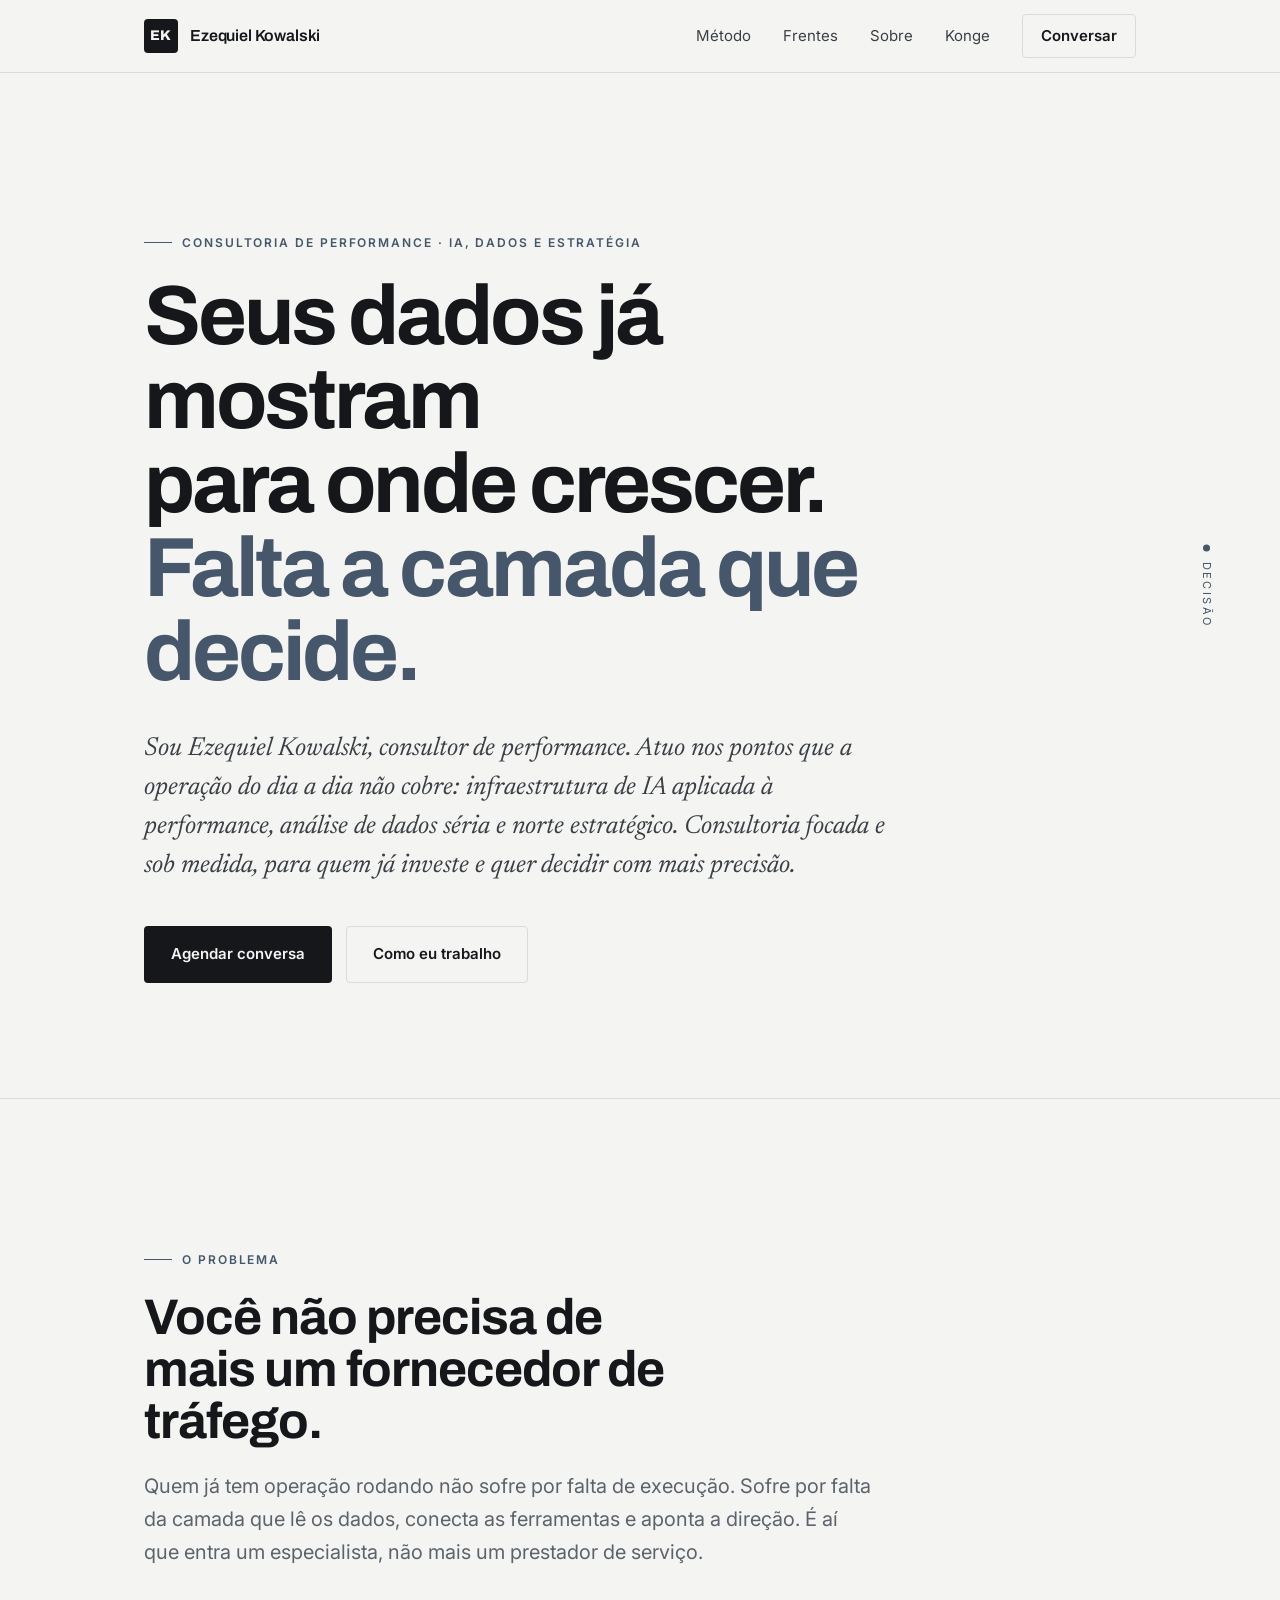
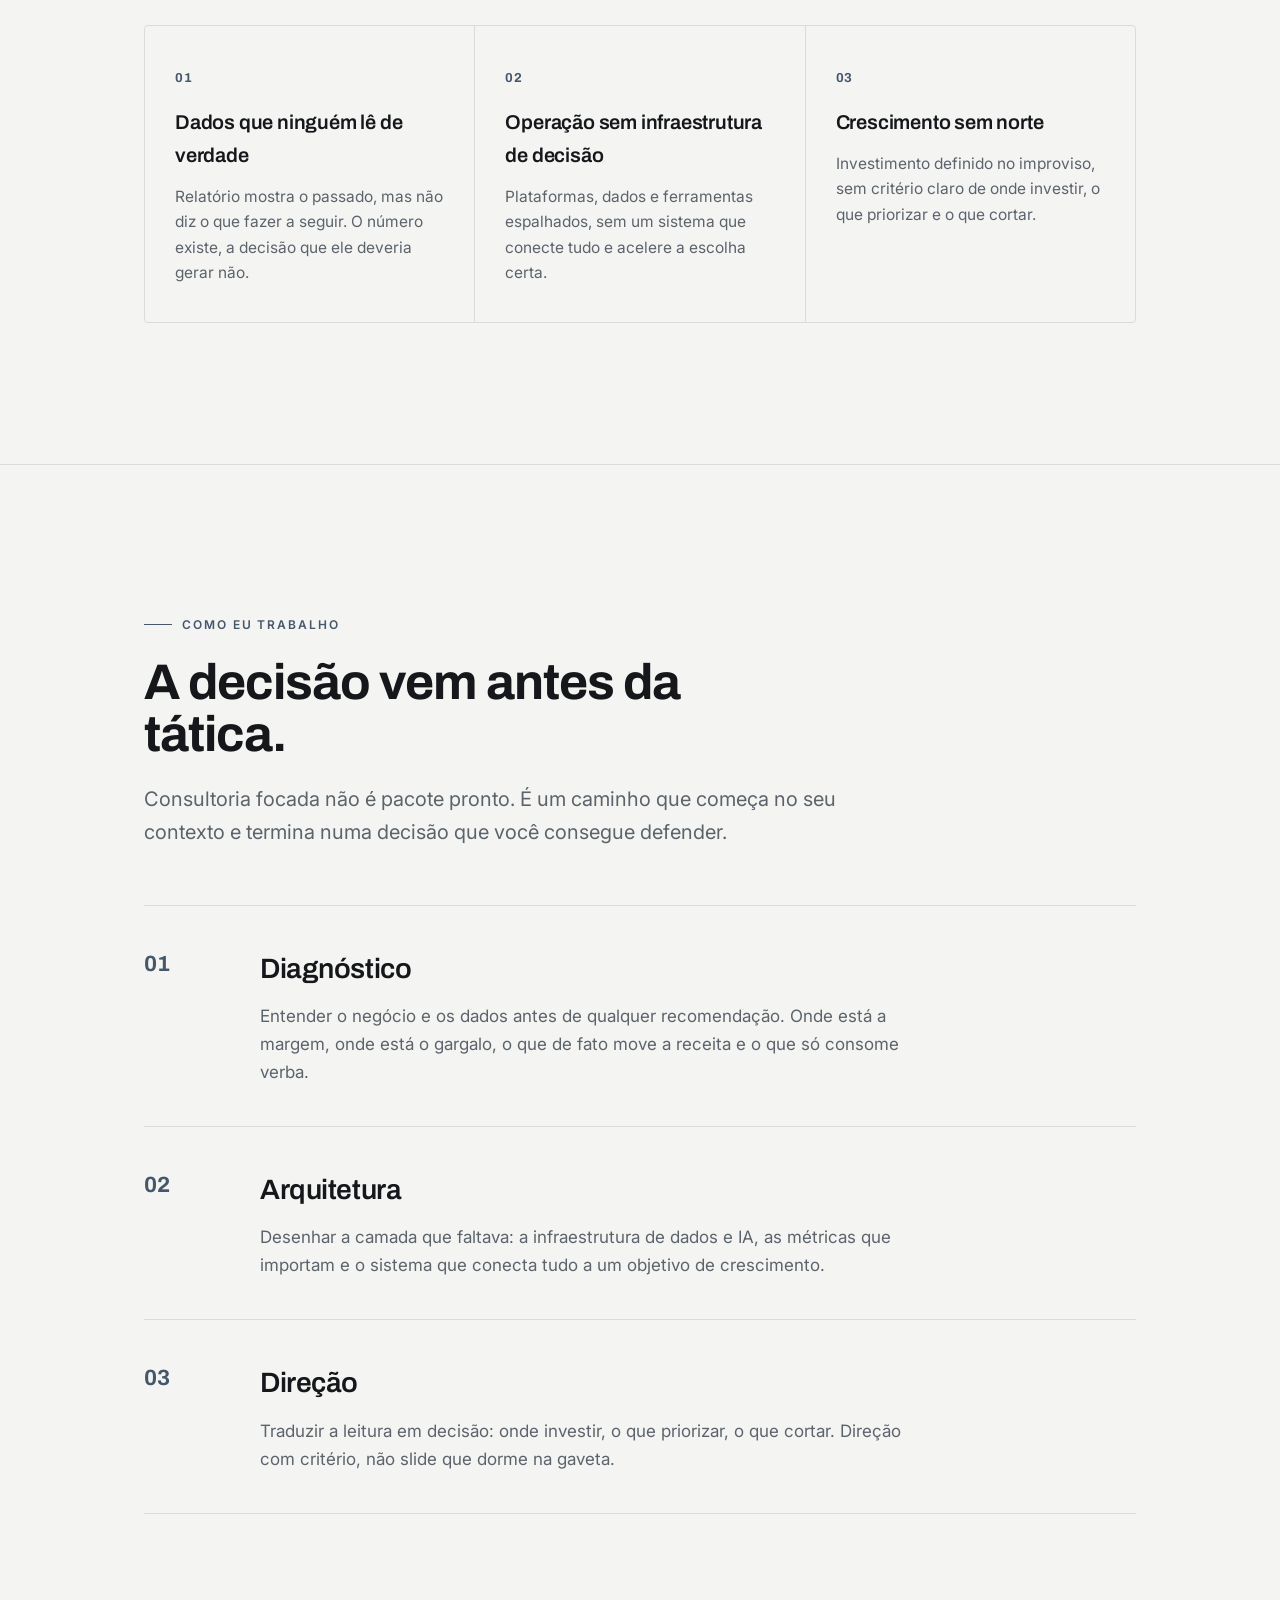
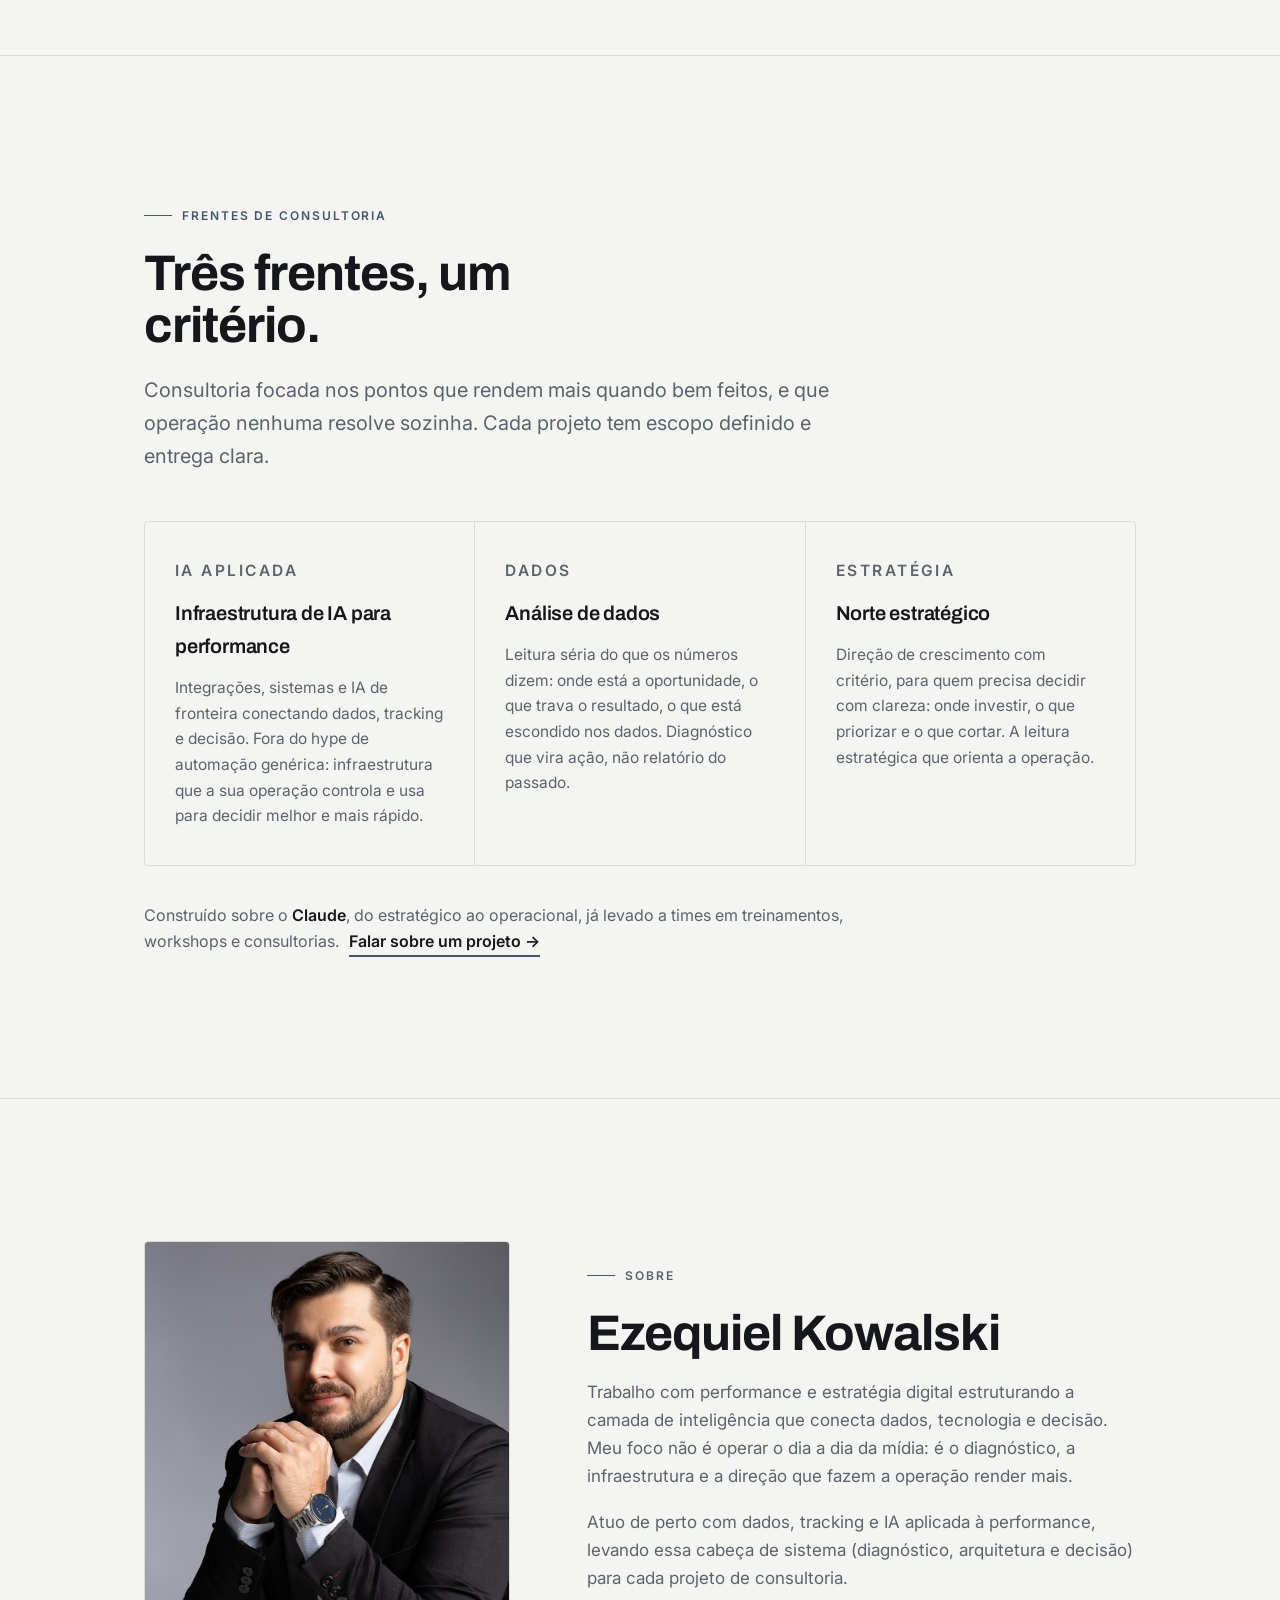
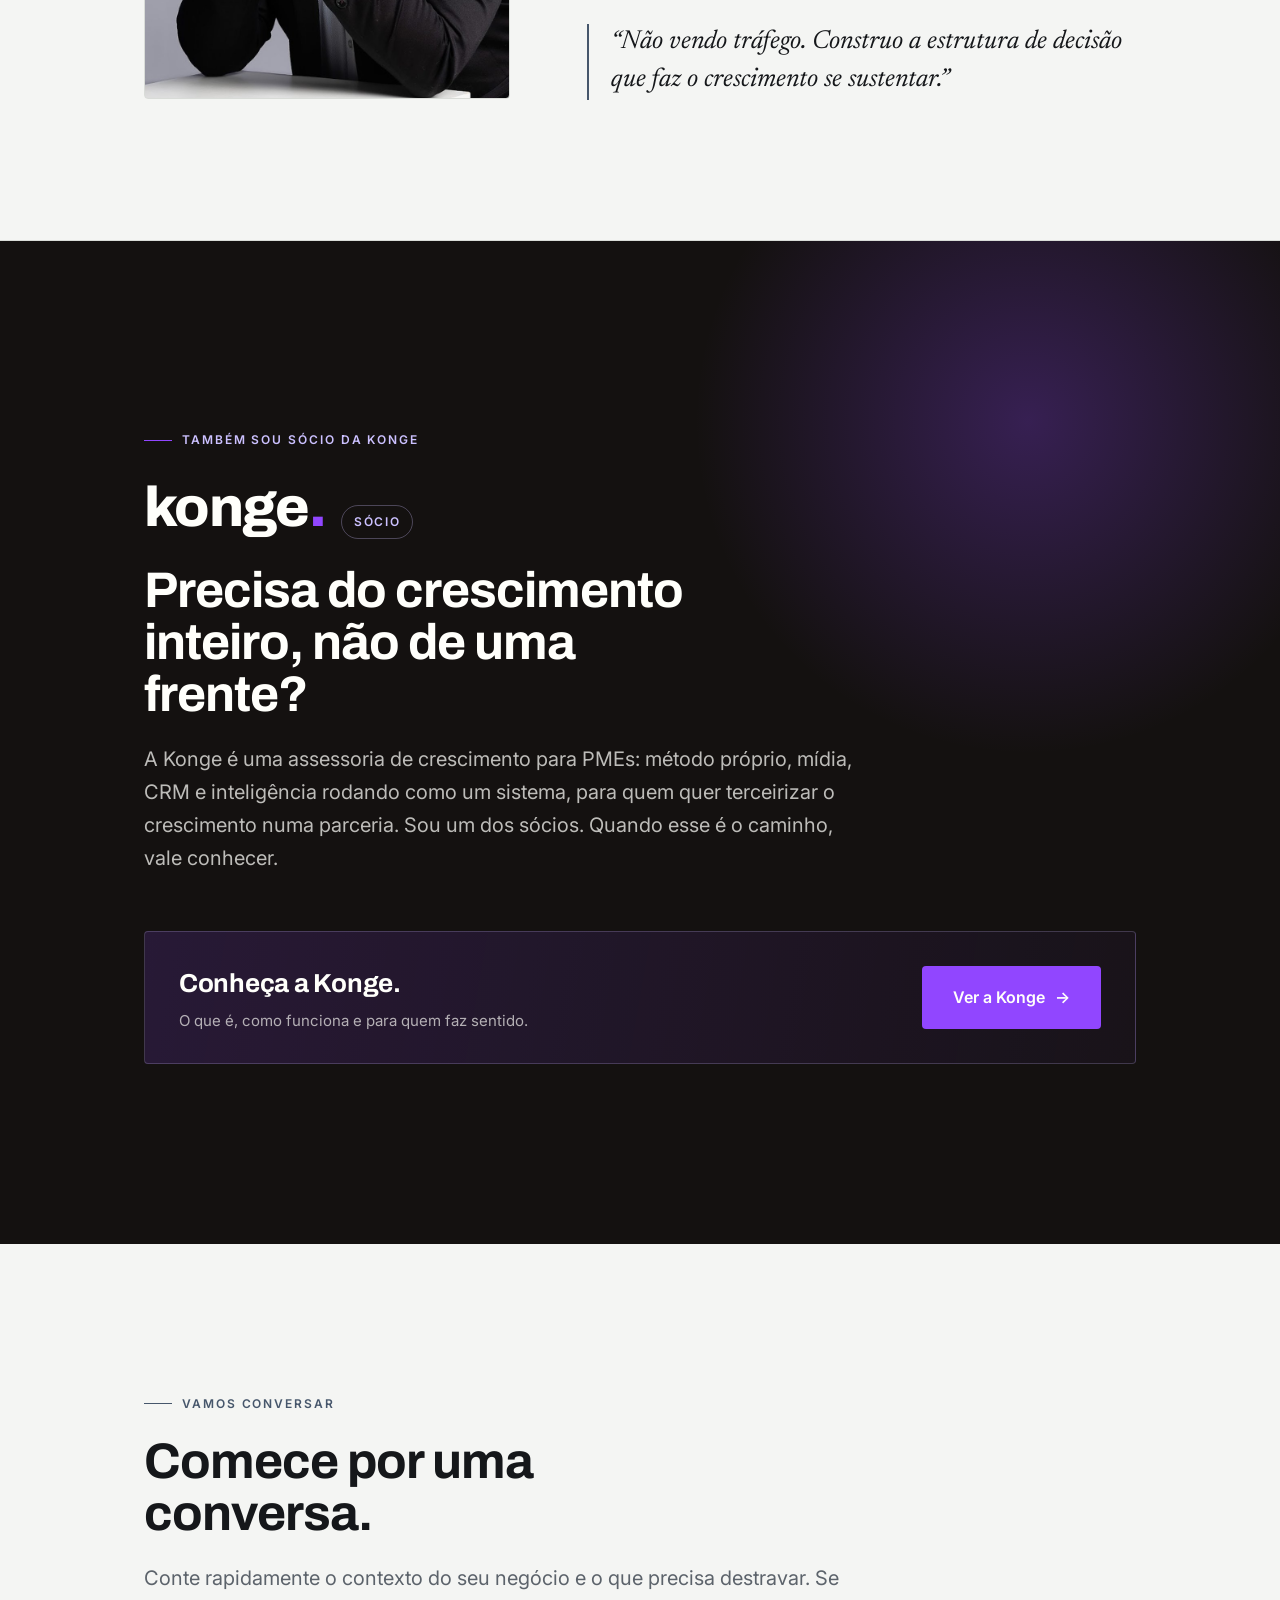
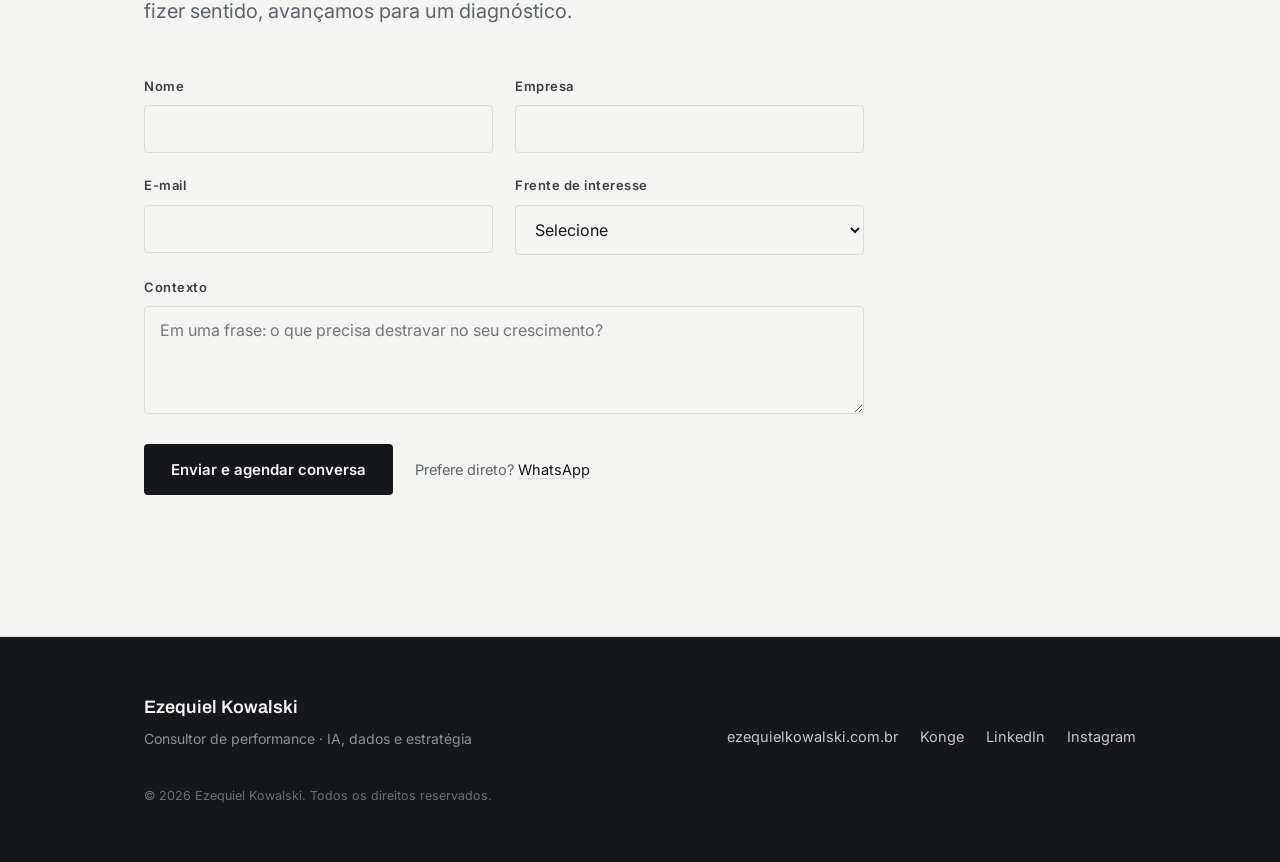
==== commit b6deabbe: "Add files via upload" ====
--- a/index.html
+++ b/index.html
@@ -5,21 +5,20 @@
   <meta name="viewport" content="width=device-width, initial-scale=1.0" />
 
   <!-- ============================================================
-       META / SEO  —  título, descrição e compartilhamento
-       Edite os textos aqui se quiser mudar como o site aparece no Google.
+       META / SEO
   ============================================================ -->
-  <title>Ezequiel Kowalski | Consultor de Performance e Crescimento</title>
-  <meta name="description" content="Ezequiel Kowalski, consultor de performance e estratégia de crescimento. Do diagnóstico à execução, com infraestrutura de IA aplicada à performance." />
+  <title>Ezequiel Kowalski | Consultor de Performance, IA e Dados</title>
+  <meta name="description" content="Ezequiel Kowalski, consultor de performance. Infraestrutura de IA aplicada à performance, análise de dados e norte estratégico. Consultoria focada, para quem já tem operação e quer decidir com mais precisão." />
   <meta name="author" content="Ezequiel Kowalski" />
   <meta name="robots" content="index, follow, max-image-preview:large" />
   <meta name="theme-color" content="#15171A" />
   <link rel="canonical" href="https://ezequielkowalski.com.br/" />
 
-  <!-- Open Graph (Facebook, LinkedIn, WhatsApp) -->
+  <!-- Open Graph -->
   <meta property="og:type" content="website" />
   <meta property="og:site_name" content="Ezequiel Kowalski" />
-  <meta property="og:title" content="Ezequiel Kowalski | Consultor de Performance e Crescimento" />
-  <meta property="og:description" content="Estratégia de crescimento do diagnóstico à execução, sob um único critério, com IA aplicada à performance." />
+  <meta property="og:title" content="Ezequiel Kowalski | Consultor de Performance, IA e Dados" />
+  <meta property="og:description" content="Infraestrutura de IA aplicada à performance, análise de dados e norte estratégico. Consultoria focada e sob medida." />
   <meta property="og:url" content="https://ezequielkowalski.com.br/" />
   <meta property="og:image" content="https://ezequielkowalski.com.br/og-image.png" />
   <meta property="og:image:width" content="1200" />
@@ -28,13 +27,13 @@
 
   <!-- Twitter / X -->
   <meta name="twitter:card" content="summary_large_image" />
-  <meta name="twitter:title" content="Ezequiel Kowalski | Consultor de Performance e Crescimento" />
-  <meta name="twitter:description" content="Estratégia de crescimento do diagnóstico à execução, com IA aplicada à performance." />
+  <meta name="twitter:title" content="Ezequiel Kowalski | Consultor de Performance, IA e Dados" />
+  <meta name="twitter:description" content="Infraestrutura de IA aplicada à performance, análise de dados e norte estratégico." />
   <meta name="twitter:image" content="https://ezequielkowalski.com.br/og-image.png" />
 
   <link rel="icon" type="image/svg+xml" href="favicon.svg" />
 
-  <!-- Dados estruturados: ajudam o Google a entender quem você é -->
+  <!-- Dados estruturados -->
   <script type="application/ld+json">
   {
     "@context": "https://schema.org",
@@ -42,14 +41,9 @@
     "name": "Ezequiel Kowalski",
     "url": "https://ezequielkowalski.com.br/",
     "image": "https://ezequielkowalski.com.br/ezequiel.jpg",
-    "jobTitle": "Consultor de Performance e Estratégia de Crescimento",
-    "description": "Consultor de performance e estratégia digital. Do diagnóstico à execução, com infraestrutura de IA aplicada à performance.",
-    "knowsAbout": ["Marketing de Performance", "Estratégia de Crescimento", "Mídia Paga", "Tracking", "Aquisição", "IA aplicada ao marketing"],
-    "worksFor": {
-      "@type": "Organization",
-      "name": "Konge",
-      "url": "https://www.konge.com.br/"
-    },
+    "jobTitle": "Consultor de Performance, IA e Dados",
+    "description": "Consultor de performance. Infraestrutura de IA aplicada à performance, análise de dados e norte estratégico.",
+    "knowsAbout": ["IA aplicada à performance", "Análise de dados", "Estratégia de crescimento", "Tracking", "Marketing de Performance"],
     "sameAs": [
       "https://www.linkedin.com/in/ezequielkc/",
       "https://www.instagram.com/ezequielkowalski/"
@@ -66,7 +60,6 @@
 </head>
 
 <body>
-  <!-- Pula para conteúdo (acessibilidade) -->
   <a class="skip-link" href="#hero">Pular para o conteúdo</a>
 
   <!-- ============================================================
@@ -80,12 +73,10 @@
       </a>
 
       <nav class="nav__links" aria-label="Navegação principal">
-        <a href="#metodo">Como trabalho</a>
-        <a href="#atuacao">Atuação</a>
-        <a href="#ia">IA aplicada</a>
-        <a href="#konge">Estrutura</a>
+        <a href="#metodo">Método</a>
+        <a href="#frentes">Frentes</a>
         <a href="#sobre">Sobre</a>
-        <a href="consultoria.html">Consultoria</a>
+        <a href="konge.html">Konge</a>
         <a class="nav__cta" href="#contato">Conversar</a>
       </nav>
 
@@ -94,48 +85,45 @@
       </button>
     </div>
 
-    <!-- Menu mobile -->
     <nav class="nav__mobile" id="menu-mobile" aria-label="Navegação mobile">
-      <a href="#metodo">Como trabalho</a>
-      <a href="#atuacao">Atuação</a>
-      <a href="#ia">IA aplicada</a>
-      <a href="#konge">Estrutura</a>
+      <a href="#metodo">Método</a>
+      <a href="#frentes">Frentes</a>
       <a href="#sobre">Sobre</a>
-      <a href="consultoria.html">Consultoria</a>
+      <a href="konge.html">Konge</a>
       <a href="#contato">Conversar</a>
     </nav>
   </header>
 
   <main>
     <!-- ============================================================
-         HERO  —  a tese do site
+         HERO  —  a tese, 100% sobre o Ezequiel
     ============================================================ -->
     <section class="hero" id="hero">
       <div class="wrap">
-        <p class="eyebrow reveal">Consultoria de performance e estratégia de crescimento</p>
+        <p class="eyebrow reveal">Consultoria de performance · IA, dados e estratégia</p>
 
         <h1 class="hero__title reveal">
-          Estratégia de crescimento:<br class="hero__br" />
-          <span class="hero__title-accent">do diagnóstico à execução,</span><br class="hero__br" />
-          sob um único critério.
+          Seus dados já mostram<br class="hero__br" />
+          para onde crescer.<br class="hero__br" />
+          <span class="hero__title-accent">Falta a camada que decide.</span>
         </h1>
 
         <p class="hero__lead reveal">
-          Seu investimento vira crescimento previsível quando a estratégia tem um dono.
-          Como sócio da <strong>Konge</strong>, a execução segue o mesmo padrão do plano,
-          sem terceirizar para o desconhecido.
+          Sou Ezequiel Kowalski, consultor de performance. Atuo nos pontos que a operação do
+          dia a dia não cobre: infraestrutura de IA aplicada à performance, análise de dados séria
+          e norte estratégico. Consultoria focada e sob medida, para quem já investe e quer decidir
+          com mais precisão.
         </p>
 
         <div class="hero__actions reveal">
-          <a class="btn btn--primary" href="#contato">Agendar conversa estratégica</a>
+          <a class="btn btn--primary" href="#contato">Agendar conversa</a>
           <a class="btn btn--ghost" href="#metodo">Como eu trabalho</a>
         </div>
       </div>
 
-      <!-- Eixo medido (elemento-assinatura): linha vertical que desce pela página -->
       <div class="axis-tag" aria-hidden="true">
         <span class="axis-tag__dot"></span>
-        <span class="axis-tag__label">estratégia</span>
+        <span class="axis-tag__label">decisão</span>
       </div>
     </section>
 
@@ -147,40 +135,41 @@
         <p class="eyebrow">O problema</p>
         <h2 class="section__title">Você não precisa de mais um fornecedor de tráfego.</h2>
         <p class="section__lead">
-          Quem está escalando não sofre por falta de execução. Sofre por falta de decisão.
-          Mídia rodando sem direção vira custo. O que falta, quase sempre, é alguém que seja dono da estratégia.
+          Quem já tem operação rodando não sofre por falta de execução. Sofre por falta da camada
+          que lê os dados, conecta as ferramentas e aponta a direção. É aí que entra um especialista,
+          não mais um prestador de serviço.
         </p>
 
         <div class="grid-3">
           <article class="card">
             <span class="card__num">01</span>
-            <h3 class="card__title">Decisões tomadas no escuro</h3>
-            <p>Investimento definido por achismo ou pela última reunião, sem diagnóstico do que realmente move a receita.</p>
+            <h3 class="card__title">Dados que ninguém lê de verdade</h3>
+            <p>Relatório mostra o passado, mas não diz o que fazer a seguir. O número existe, a decisão que ele deveria gerar não.</p>
           </article>
           <article class="card">
             <span class="card__num">02</span>
-            <h3 class="card__title">Cada canal puxando para um lado</h3>
-            <p>Mídia, CRM e conteúdo operando isolados, sem uma arquitetura que conecte tudo a um objetivo de negócio.</p>
+            <h3 class="card__title">Operação sem infraestrutura de decisão</h3>
+            <p>Plataformas, dados e ferramentas espalhados, sem um sistema que conecte tudo e acelere a escolha certa.</p>
           </article>
           <article class="card">
             <span class="card__num">03</span>
-            <h3 class="card__title">Executores sem um dono da estratégia</h3>
-            <p>Times e agências entregando tarefas, mas ninguém respondendo pela direção e pelo critério das escolhas.</p>
-          </article>
-        </div>
-      </div>
-    </section>
-
-    <!-- ============================================================
-         MÉTODO  —  a camada de decisão (núcleo de autoridade)
+            <h3 class="card__title">Crescimento sem norte</h3>
+            <p>Investimento definido no improviso, sem critério claro de onde investir, o que priorizar e o que cortar.</p>
+          </article>
+        </div>
+      </div>
+    </section>
+
+    <!-- ============================================================
+         MÉTODO  —  como eu trabalho
     ============================================================ -->
     <section class="section metodo" id="metodo">
       <div class="wrap">
         <p class="eyebrow">Como eu trabalho</p>
-        <h2 class="section__title">A decisão vem antes da campanha.</h2>
+        <h2 class="section__title">A decisão vem antes da tática.</h2>
         <p class="section__lead">
-          Antes de qualquer tática, três movimentos. É aqui que mora o valor de um estrategista:
-          decidir o que fazer, por quê, e o que deixar de fazer.
+          Consultoria focada não é pacote pronto. É um caminho que começa no seu contexto e
+          termina numa decisão que você consegue defender.
         </p>
 
         <ol class="steps">
@@ -188,188 +177,71 @@
             <span class="step__num">01</span>
             <div class="step__body">
               <h3 class="step__title">Diagnóstico</h3>
-              <p>Entender o negócio antes da conta de anúncios. Onde está a margem, onde está o gargalo, o que de fato gera receita e o que só consome verba.</p>
+              <p>Entender o negócio e os dados antes de qualquer recomendação. Onde está a margem, onde está o gargalo, o que de fato move a receita e o que só consome verba.</p>
             </div>
           </li>
           <li class="step">
             <span class="step__num">02</span>
             <div class="step__body">
-              <h3 class="step__title">Arquitetura de crescimento</h3>
-              <p>Desenhar o sistema: canais, prioridades, metas mensuráveis, o que entra e o que sai. Um plano que conecta investimento a objetivo de negócio.</p>
+              <h3 class="step__title">Arquitetura</h3>
+              <p>Desenhar a camada que faltava: a infraestrutura de dados e IA, as métricas que importam e o sistema que conecta tudo a um objetivo de crescimento.</p>
             </div>
           </li>
           <li class="step">
             <span class="step__num">03</span>
             <div class="step__body">
-              <h3 class="step__title">Decisão e direção</h3>
-              <p>Definir onde investir e por quê, com um dono do critério enquanto o plano roda. Estratégia que não vira slide e dorme na gaveta.</p>
+              <h3 class="step__title">Direção</h3>
+              <p>Traduzir a leitura em decisão: onde investir, o que priorizar, o que cortar. Direção com critério, não slide que dorme na gaveta.</p>
             </div>
           </li>
         </ol>
-
-        <p class="metodo__bridge">
-          E a execução? <a href="#konge">O que é projetado não vira terceirização às cegas.</a>
-        </p>
-      </div>
-    </section>
-
-    <!-- ============================================================
-         ATUAÇÃO  —  áreas de atuação
-    ============================================================ -->
-    <section class="section atuacao" id="atuacao">
-      <div class="wrap">
-        <p class="eyebrow">Atuação</p>
-        <h2 class="section__title">Onde eu atuo.</h2>
-
-        <ul class="atuacao__list">
-          <li>
-            <span class="atuacao__index">A</span>
-            <div>
-              <h3>Planejamento de performance</h3>
-              <p>Metas, alocação de verba e leitura de resultado ligadas ao que o negócio precisa entregar.</p>
-            </div>
-          </li>
-          <li>
-            <span class="atuacao__index">B</span>
-            <div>
-              <h3>Estratégia de aquisição</h3>
-              <p>Desenho de como o cliente chega, por qual canal, a qual custo e com qual previsibilidade.</p>
-            </div>
-          </li>
-          <li>
-            <span class="atuacao__index">C</span>
-            <div>
-              <h3>Gestão e estruturação de canais de mídia</h3>
-              <p>Organização de Meta, Google e demais canais sob uma única lógica de crescimento.</p>
-            </div>
-          </li>
-          <li>
-            <span class="atuacao__index">D</span>
-            <div>
-              <h3>Estruturação de operação de marketing</h3>
-              <p>Do planejamento à execução: processos, mensuração e o sistema que sustenta a escala.</p>
-            </div>
-          </li>
-        </ul>
-      </div>
-    </section>
-
-    <!-- ============================================================
-         IA APLICADA  —  infraestrutura para performance (eixo pessoal)
-    ============================================================ -->
-    <section class="section ia" id="ia">
-      <div class="wrap">
-        <p class="eyebrow">IA aplicada à performance</p>
-        <h2 class="section__title">IA como infraestrutura, não como atalho.</h2>
+      </div>
+    </section>
+
+    <!-- ============================================================
+         FRENTES  —  as três frentes de consultoria (sobre o Ezequiel)
+    ============================================================ -->
+    <section class="section ia" id="frentes">
+      <div class="wrap">
+        <p class="eyebrow">Frentes de consultoria</p>
+        <h2 class="section__title">Três frentes, um critério.</h2>
         <p class="section__lead">
-          Fora do hype de automação genérica e infoproduto. O trabalho é construir a infraestrutura que
-          conecta dados, tracking e decisão, usando IA de fronteira para a operação de performance
-          decidir melhor e mais rápido.
+          Consultoria focada nos pontos que rendem mais quando bem feitos, e que operação nenhuma
+          resolve sozinha. Cada projeto tem escopo definido e entrega clara.
         </p>
 
         <div class="grid-3 ia__grid">
           <article class="card">
-            <p class="card__kicker">Integrações</p>
-            <h3 class="card__title">Integrações para performance</h3>
-            <p>Conectar plataformas, dados e ferramentas num fluxo único, do criativo ao resultado, sem pontos cegos.</p>
-          </article>
-          <article class="card">
-            <p class="card__kicker">Implementação</p>
-            <h3 class="card__title">Processos com IA no dia a dia</h3>
-            <p>Desenhar como o time opera com IA na prática: briefing, análise, leitura de dados e direção.</p>
-          </article>
-          <article class="card">
-            <p class="card__kicker">Decisão</p>
-            <h3 class="card__title">Assessoria e tomada de decisão</h3>
-            <p>IA aplicada a diagnóstico e estratégia: onde investir, o que priorizar e o que cortar.</p>
+            <p class="card__kicker">IA aplicada</p>
+            <h3 class="card__title">Infraestrutura de IA para performance</h3>
+            <p>Integrações, sistemas e IA de fronteira conectando dados, tracking e decisão. Fora do hype de automação genérica: infraestrutura que a sua operação controla e usa para decidir melhor e mais rápido.</p>
+          </article>
+          <article class="card">
+            <p class="card__kicker">Dados</p>
+            <h3 class="card__title">Análise de dados</h3>
+            <p>Leitura séria do que os números dizem: onde está a oportunidade, o que trava o resultado, o que está escondido nos dados. Diagnóstico que vira ação, não relatório do passado.</p>
+          </article>
+          <article class="card">
+            <p class="card__kicker">Estratégia</p>
+            <h3 class="card__title">Norte estratégico</h3>
+            <p>Direção de crescimento com critério, para quem precisa decidir com clareza: onde investir, o que priorizar e o que cortar. A leitura estratégica que orienta a operação.</p>
           </article>
         </div>
 
         <p class="ia__note">
-          Construído sobre o <strong>Claude</strong>, a IA usada do estratégico ao operacional,
-          já levada a times em treinamentos, workshops e consultorias.
-          <a href="#contato" class="ia__link">Falar sobre um projeto →</a>
-        </p>
-      </div>
-    </section>
-
-    <!-- ============================================================
-         KONGE  —  o motor de execução (bloco escuro, roxo só aqui)
-         É o ponto de "handoff": estratégia (claro) -> execução (escuro)
-    ============================================================ -->
-    <section class="section engine" id="konge">
-      <div class="wrap">
-        <p class="eyebrow eyebrow--light">A estrutura de execução</p>
-
-        <!-- Wordmark da Konge. Se tiver o logo oficial, troque este bloco por:
-             <img src="konge-logo.svg" alt="Konge" class="engine__logo" /> -->
-        <div class="engine__brand">
-          <span class="engine__wordmark">konge<span class="engine__dot">.</span></span>
-          <span class="engine__brand-tag">sócio &amp; co-arquiteto</span>
-        </div>
-
-        <h2 class="section__title section__title--light">Estratégia sem execução é slide.</h2>
-        <p class="section__lead section__lead--light">
-          Estratégia precisa virar entrega. Sou sócio da <strong>Konge</strong>,
-          a estrutura de mídia paga, CRM e tecnologia que executa o crescimento no padrão que ajudei a construir.
-          Quando seu projeto pede implementação, ela não é terceirizada para o desconhecido.
-        </p>
-
-        <div class="engine__scp">
-          <p class="engine__scp-eyebrow">O motor de execução · SCP</p>
-          <p class="engine__scp-text">
-            A entrega roda sobre o <strong>SCP, Sistema de Crescimento Previsível</strong>:
-            o método estruturado para transformar investimento em marketing em crescimento constante.
-          </p>
-          <ul class="scp-pillars" aria-label="Etapas do SCP">
-            <li><span class="scp-pillars__n">01</span> Diagnóstico</li>
-            <li><span class="scp-pillars__n">02</span> Estratégia</li>
-            <li><span class="scp-pillars__n">03</span> Execução integrada</li>
-            <li><span class="scp-pillars__n">04</span> Inteligência contínua</li>
-          </ul>
-        </div>
-
-        <!-- Números atribuídos à ESTRUTURA (Konge), não como resultados pessoais -->
-        <div class="stats" aria-label="Resultados da estrutura Konge">
-          <div class="stat">
-            <span class="stat__value">+50</span>
-            <span class="stat__label">PMEs atendidas</span>
-          </div>
-          <div class="stat">
-            <span class="stat__value">R$ 25M+</span>
-            <span class="stat__label">em mídia gerenciada</span>
-          </div>
-          <div class="stat">
-            <span class="stat__value">32,5x</span>
-            <span class="stat__label">ROAS de referência</span>
-          </div>
-          <div class="stat">
-            <span class="stat__value">5 anos</span>
-            <span class="stat__label">de operação</span>
-          </div>
-        </div>
-        <p class="stats__note">Resultados da estrutura de execução (Konge), onde atuo como sócio.</p>
-
-        <div class="engine__cta">
-          <div class="engine__cta-text">
-            <p class="engine__cta-title">Veja a estrutura por dentro.</p>
-            <p class="engine__cta-sub">Como a Konge opera o crescimento das empresas que atende.</p>
-          </div>
-          <a class="btn btn--purple btn--lg" href="https://www.konge.com.br/" target="_blank" rel="noopener">
-            Conhecer a Konge
-            <span aria-hidden="true">→</span>
-          </a>
-        </div>
-      </div>
-    </section>
-
-    <!-- ============================================================
-         SOBRE  —  trajetória e credibilidade
+          Construído sobre o <strong>Claude</strong>, do estratégico ao operacional,
+          já levado a times em treinamentos, workshops e consultorias.
+          <a href="#contato" class="ia__link">Falar sobre um projeto&nbsp;→</a>
+        </p>
+      </div>
+    </section>
+
+    <!-- ============================================================
+         SOBRE  —  trajetória e credibilidade (sem Konge no texto)
     ============================================================ -->
     <section class="section sobre" id="sobre">
       <div class="wrap sobre__inner">
         <div class="sobre__media">
-          <!-- Foto ativa: arquivo ezequiel.jpg na raiz. Para trocar, suba outra com o mesmo nome. -->
           <div class="sobre__photo" role="img" aria-label="Foto de Ezequiel Kowalski">
             <span class="sobre__photo-fallback">EK</span>
           </div>
@@ -379,15 +251,13 @@
           <p class="eyebrow">Sobre</p>
           <h2 class="section__title">Ezequiel Kowalski</h2>
           <p>
-            Trabalho com performance e estratégia digital estruturando operações de marketing do
-            planejamento à execução: estratégias de aquisição, gestão de canais de mídia e os processos
-            de mensuração que sustentam a escala.
+            Trabalho com performance e estratégia digital estruturando a camada de inteligência que
+            conecta dados, tecnologia e decisão. Meu foco não é operar o dia a dia da mídia: é o
+            diagnóstico, a infraestrutura e a direção que fazem a operação render mais.
           </p>
           <p>
-            Sou sócio da <strong>Konge</strong>, onde atuo diretamente com a equipe operacional em
-            estratégia, análise de performance, tracking e briefing, desenhando e acompanhando a
-            execução junto do time. É essa cabeça de sistema (diagnóstico, arquitetura e decisão)
-            que levo para os projetos de consultoria independente.
+            Atuo de perto com dados, tracking e IA aplicada à performance, levando essa cabeça de
+            sistema (diagnóstico, arquitetura e decisão) para cada projeto de consultoria.
           </p>
           <p class="sobre__quote">
             “Não vendo tráfego. Construo a estrutura de decisão que faz o crescimento se sustentar.”
@@ -397,21 +267,52 @@
     </section>
 
     <!-- ============================================================
-         CONTATO  —  conversão (formulário qualificador)
+         KONGE  —  convite curto para a aba dedicada (bloco escuro, roxo)
+         Konge aparece SÓ aqui no site pessoal. Detalhe completo em konge.html
+    ============================================================ -->
+    <section class="section engine" id="konge">
+      <div class="wrap">
+        <p class="eyebrow eyebrow--light">Também sou sócio da Konge</p>
+
+        <div class="engine__brand">
+          <span class="engine__wordmark">konge<span class="engine__dot">.</span></span>
+          <span class="engine__brand-tag">sócio</span>
+        </div>
+
+        <h2 class="section__title section__title--light">Precisa do crescimento inteiro, não de uma frente?</h2>
+        <p class="section__lead section__lead--light">
+          A Konge é uma assessoria de crescimento para PMEs: método próprio, mídia, CRM e inteligência
+          rodando como um sistema, para quem quer terceirizar o crescimento numa parceria. Sou um dos
+          sócios. Quando esse é o caminho, vale conhecer.
+        </p>
+
+        <div class="engine__cta">
+          <div class="engine__cta-text">
+            <p class="engine__cta-title">Conheça a Konge.</p>
+            <p class="engine__cta-sub">O que é, como funciona e para quem faz sentido.</p>
+          </div>
+          <a class="btn btn--purple btn--lg" href="konge.html">
+            Ver a Konge
+            <span aria-hidden="true">→</span>
+          </a>
+        </div>
+      </div>
+    </section>
+
+    <!-- ============================================================
+         CONTATO  —  conversão
     ============================================================ -->
     <section class="section contato" id="contato">
       <div class="wrap">
         <p class="eyebrow">Vamos conversar</p>
-        <h2 class="section__title">Comece por uma conversa estratégica.</h2>
+        <h2 class="section__title">Comece por uma conversa.</h2>
         <p class="section__lead">
-          Conte rapidamente o contexto do seu negócio. Se fizer sentido, marcamos um diagnóstico.
-        </p>
-
-        <!-- IMPORTANTE: troque o action pelo seu endpoint Formspree (instruções no README) -->
+          Conte rapidamente o contexto do seu negócio e o que precisa destravar. Se fizer sentido,
+          avançamos para um diagnóstico.
+        </p>
+
         <form class="form" action="https://formspree.io/f/mwvjqpdy" method="POST" novalidate>
-          <!-- Anti-spam (honeypot): invisível para humanos. Se vier preenchido, é bot e o envio é descartado. -->
           <input type="text" name="_gotcha" class="hp" tabindex="-1" autocomplete="off" aria-hidden="true" />
-          <!-- Assunto do e-mail que você recebe -->
           <input type="hidden" name="_subject" value="Novo contato pelo site — ezequielkowalski.com.br" />
 
           <div class="form__row">
@@ -431,19 +332,19 @@
               <input type="email" name="email" required autocomplete="email" />
             </label>
             <label class="field">
-              <span class="field__label">Investimento mensal em mídia</span>
-              <select name="investimento">
+              <span class="field__label">Frente de interesse</span>
+              <select name="frente">
                 <option value="">Selecione</option>
-                <option>Ainda não invisto</option>
-                <option>Até R$ 10 mil</option>
-                <option>R$ 10 mil – R$ 50 mil</option>
-                <option>Acima de R$ 50 mil</option>
+                <option>Infraestrutura de IA para performance</option>
+                <option>Análise de dados</option>
+                <option>Norte estratégico</option>
+                <option>Ainda não sei / quero conversar</option>
               </select>
             </label>
           </div>
 
           <label class="field">
-            <span class="field__label">Principal desafio</span>
+            <span class="field__label">Contexto</span>
             <textarea name="desafio" rows="4" placeholder="Em uma frase: o que precisa destravar no seu crescimento?"></textarea>
           </label>
 
@@ -468,12 +369,11 @@
     <div class="wrap footer__inner">
       <div>
         <p class="footer__name">Ezequiel Kowalski</p>
-        <p class="footer__role">Consultoria de performance e estratégia de crescimento</p>
+        <p class="footer__role">Consultor de performance · IA, dados e estratégia</p>
       </div>
       <div class="footer__links">
         <a href="https://ezequielkowalski.com.br">ezequielkowalski.com.br</a>
-        <a href="consultoria.html">Consultoria</a>
-        <a href="https://www.konge.com.br/" target="_blank" rel="noopener">Sócio @ Konge</a>
+        <a href="konge.html">Konge</a>
         <a href="https://www.linkedin.com/in/ezequielkc/" target="_blank" rel="noopener">LinkedIn</a>
         <a href="https://www.instagram.com/ezequielkowalski/" target="_blank" rel="noopener">Instagram</a>
       </div>
